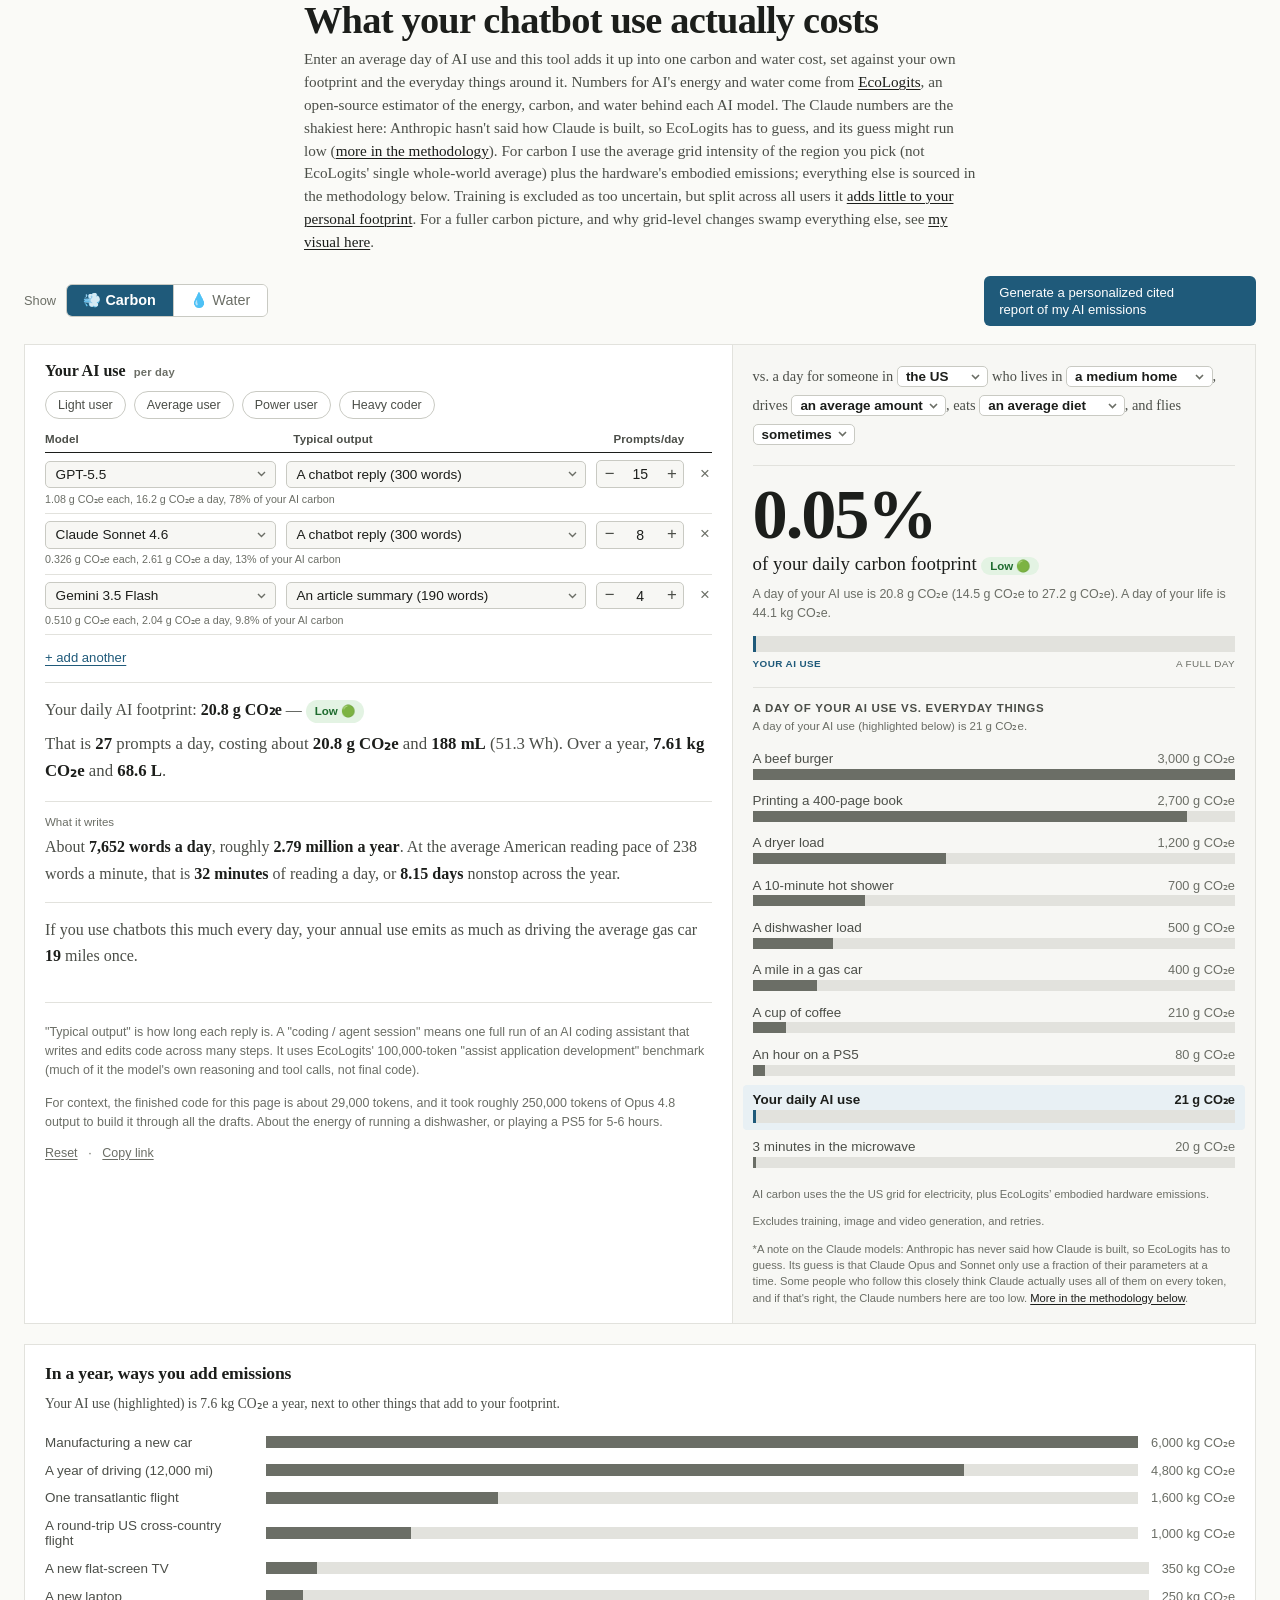
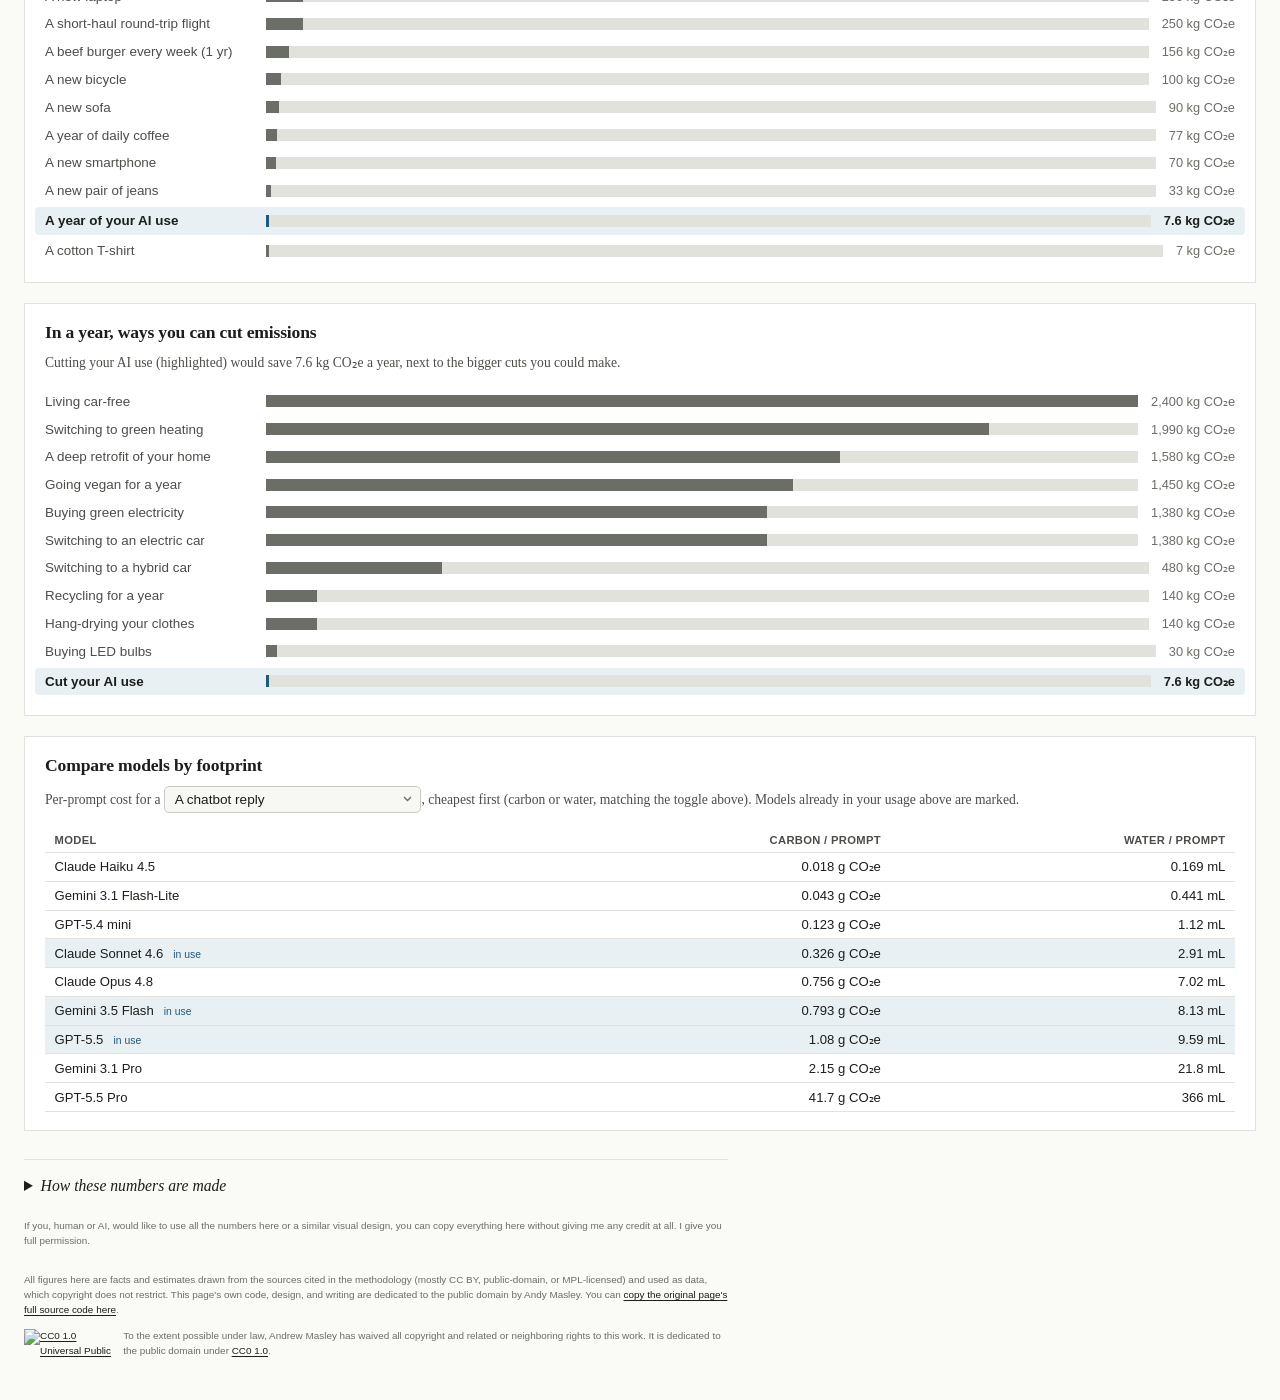
==== ai-prompt-footprint/index.html @ 1e494d21 "Add standalone AI prompt footprint calculator with 3 new features Adapted from Andy Masley's CC0 cal" ====
<!--
  AI prompt footprint calculator — standalone build

  Adapted from Andy Masley's CC0-licensed calculator
  (https://andymasley.com/visuals/ai-prompt-footprint/, source at
  https://andymasley.com/visuals/ai-prompt-footprint-source.txt) so it can run
  outside his site's Astro build. Original behavior (rows, daily/annual
  carbon & water, comparisons, cited report) is unchanged; this build adds:
    1. a model comparison table (compare all models by footprint)
    2. usage preset buttons (quick-fill common usage patterns)
    3. color-coded impact badges (green/yellow/orange/red)
  Methodology, citations, and the CC0 notice below are kept as in the original.
-->
<!doctype html>
<html lang="en">
<head>
<meta charset="utf-8">
<meta name="viewport" content="width=device-width, initial-scale=1">
<title>AI carbon &amp; water footprint calculator (ChatGPT, Claude, Gemini)</title>
<style>
  :root {
    --font-editorial: Georgia, 'Times New Roman', serif;
    --font-body: -apple-system, BlinkMacSystemFont, 'Segoe UI', Helvetica, Arial, sans-serif;
    --text: #1C1E1B;
    --text-secondary: #4b4e48;
    --dim: #6B6E66;
    --accent: #1f5a7a;
    --accent-hover: #164560;
    --accent-subtle: #e8f0f4;
    --border: #e2e2dd;
    --border-strong: #c9cac3;
    --bg-elevated: #ffffff;
    --bg-subtle: #f7f7f4;
    --max-width: 720px;
  }
  body { margin: 0; background: #fafaf7; font-family: var(--font-body); }
</style>
</head>
<body>
  <article class="aipf" id="aipf">
    <header class="aipf-header">
      <h1 class="aipf-title">What your chatbot use actually costs</h1>
      <p class="aipf-dek">
        Enter an average day of AI use and this tool adds it up into one carbon and water cost, set
        against your own footprint and the everyday things around it. Numbers for AI's energy and water come from
        <a href="https://huggingface.co/spaces/genai-impact/ecologits-calculator" target="_blank" rel="noopener">EcoLogits</a>,
        an open-source estimator of the energy, carbon, and water behind each AI model. The Claude
        numbers are the shakiest here: Anthropic hasn't said how Claude is built, so EcoLogits has
        to guess, and its guess might run low
        (<a href="#methodology" onclick="document.getElementById('methodology').open=true">more in the methodology</a>). For carbon I
        use the average grid intensity of the region you pick (not EcoLogits' single whole-world
        average) plus the hardware's embodied emissions; everything else is sourced in the methodology
        below. Training is excluded as too uncertain, but split across all users it
        <a href="https://blog.andymasley.com/p/training-ai-models-doesnt-emit-that" target="_blank" rel="noopener">adds little to your personal footprint</a>.
        For a fuller carbon picture, and why grid-level changes swamp everything else, see
        <a href="https://www.andymasley.com/visuals/carbon-footprint/" target="_blank" rel="noopener">my visual here</a>.
      </p>
    </header>

    <div class="aipf-toolbar-top">
      <div class="aipf-toggle" role="group" aria-label="Footprint type">
        <span class="aipf-toggle-label">Show</span>
        <div class="aipf-showing">
          <button type="button" class="aipf-metric is-active" data-metric="carbon">💨 Carbon</button>
          <button type="button" class="aipf-metric" data-metric="water">💧 Water</button>
        </div>
      </div>
      <button type="button" class="aipf-report-btn" id="aipf-report"
        title="Generate a report with citations of exactly how my AI use as entered here contributes to my carbon emissions.">
        Generate a personalized cited report of my AI emissions
      </button>
    </div>

    <!-- Tool: inputs on the left, the answer on the right -->
    <div class="aipf-tool">
      <div class="aipf-in" aria-label="Your daily AI usage">
        <div class="aipf-in-head"><span>Your AI use</span><span class="aipf-in-sub">per day</span></div>
        <div class="aipf-presets" id="aipf-presets" role="group" aria-label="Quick-fill usage presets"></div>
        <div class="aipf-rows-head" aria-hidden="true">
          <span>Model</span><span>Typical output</span><span>Prompts/day</span><span></span>
        </div>
        <div class="aipf-rows" id="aipf-rows"></div>
        <button type="button" class="aipf-addrow" id="aipf-addrow">+ add another</button>
        <p class="aipf-running" id="aipf-running" aria-live="polite"></p>
        <div class="aipf-writes">
          <p class="aipf-writes-h">What it writes</p>
          <p class="aipf-words" id="aipf-words" aria-live="polite"></p>
        </div>
        <p class="aipf-hint">"Typical output" is how long each reply is. A "coding / agent session" means one full run of an AI coding assistant that writes and edits code across many steps. It uses EcoLogits' 100,000-token "assist application development" benchmark (much of it the model's own reasoning and tool calls, not final code).</p>
        <p class="aipf-hint">For context, the finished code for this page is about 29,000 tokens, and it took roughly 250,000 tokens of Opus 4.8 output to build it through all the drafts. About the energy of running a dishwasher, or playing a PS5 for 5-6 hours.</p>
        <p class="aipf-tools">
          <button type="button" class="aipf-link" id="aipf-reset">Reset</button>
          <span class="aipf-tools-sep">·</span>
          <button type="button" class="aipf-link" id="aipf-share">Copy link</button>
        </p>
      </div>

      <div class="aipf-out" aria-label="How it compares">
        <div class="aipf-out-head">
          <p class="aipf-life">
            vs. a day for someone in
            <select id="aipf-loc" aria-label="Where you live"></select> who lives in
            <span class="aipf-nw"><select id="aipf-home" aria-label="Your home"></select>,</span> drives
            <span class="aipf-nw"><select id="aipf-drive" aria-label="How much you drive"></select>,</span> eats
            <span class="aipf-nw"><select id="aipf-diet" aria-label="Your diet"></select>,</span> and flies
            <select id="aipf-fly" aria-label="How much you fly"></select>
          </p>
        </div>
        <div class="aipf-verdict" id="aipf-headline" aria-live="polite"></div>
        <div class="aipf-mini">
          <p class="aipf-chart-title">A day of your AI use vs. everyday things</p>
          <p class="aipf-mini-h" id="aipf-daily-sub"></p>
          <div class="aipf-bars aipf-bars--compact" id="aipf-daily-bars" aria-live="polite"></div>
        </div>
        <p class="aipf-fine" id="aipf-grid-note"></p>
        <p class="aipf-fine">Excludes training, image and video generation, and retries.</p>
        <p class="aipf-fine">*A note on the Claude models: Anthropic has never said how Claude is built, so EcoLogits has to guess. Its guess is that Claude Opus and Sonnet only use a fraction of their parameters at a time. Some people who follow this closely think Claude actually uses all of them on every token, and if that's right, the Claude numbers here are too low. <a href="#methodology" onclick="document.getElementById('methodology').open=true">More in the methodology below</a>.</p>
      </div>
    </div>

    <!-- Below: a year, split into emissions added vs cuts you could make -->
    <div class="aipf-below" aria-label="In a year, ways you add">
      <h2 class="aipf-h2" id="aipf-add-title">In a year, ways you add emissions</h2>
      <p class="aipf-sub" id="aipf-add-sub"></p>
      <div class="aipf-bars" id="aipf-add-bars" aria-live="polite"></div>
    </div>
    <div class="aipf-below" aria-label="In a year, ways you can cut">
      <h2 class="aipf-h2" id="aipf-cut-title">In a year, ways you can cut emissions</h2>
      <p class="aipf-sub" id="aipf-cut-sub"></p>
      <div class="aipf-bars" id="aipf-cut-bars" aria-live="polite"></div>
    </div>

    <div class="aipf-below" aria-label="Compare models by footprint">
      <h2 class="aipf-h2">Compare models by footprint</h2>
      <p class="aipf-sub">
        Per-prompt cost for a <select id="aipf-cmp-size" aria-label="Output length to compare"></select>,
        cheapest first (carbon or water, matching the toggle above). Models already in your usage above are marked.
      </p>
      <div class="aipf-table-wrap">
        <table class="aipf-cmp-table" id="aipf-cmp-table">
          <thead><tr><th>Model</th><th class="n">Carbon / prompt</th><th class="n">Water / prompt</th></tr></thead>
          <tbody id="aipf-cmp-body"></tbody>
        </table>
      </div>
    </div>

    <details class="aipf-method" id="methodology">
      <summary>How these numbers are made</summary>
      <div class="aipf-method-body">
        <p>
          <strong>Per-model AI estimates.</strong> The energy, carbon, and water numbers for each
          prompt come from the open-source <a href="https://ecologits.ai/" target="_blank" rel="noopener">EcoLogits</a>
          library (v0.10), the same code that runs the
          <a href="https://huggingface.co/spaces/genai-impact/ecologits-calculator" target="_blank" rel="noopener">EcoLogits calculator</a>.
          The model list is current as of June 2026. EcoLogits estimates electricity from how big
          each model is (really, how many parameters it uses on each token) and how long the reply
          is, then adds the cost of manufacturing the hardware. The low and high ends are
          EcoLogits' own 95% confidence interval, which mostly comes down to nobody outside these
          companies knowing how big the closed models really are. One of its guesses matters a lot
          here: Anthropic has never said how Claude is built, and
          <a href="https://github.com/genai-impact/ecologits/blob/main/ecologits/data/models.json" target="_blank" rel="noopener">EcoLogits' model data</a>
          assumes Claude Opus and Sonnet are mixture-of-experts models, which would mean they only
          use a fraction of their parameters on any given token (it marks every Claude entry
          "model-arch-not-released"). People who track this disagree. Some think the clues we do
          have, like Claude's speed and pricing, point to dense models that use every parameter
          every time. Others think Claude is a very large mixture-of-experts. If the dense camp is
          right, the Claude numbers on this page are probably too low. The water numbers count
          consumption, not withdrawal: water that is actually gone, evaporated cooling the data
          center or generating its electricity, not water taken in and then returned. Every water
          figure on this page works this way, so the comparisons are apples to apples.
        </p>
        <p>
          <strong>Carbon basis.</strong>
          <a href="https://ecologits.ai/latest/" target="_blank" rel="noopener">EcoLogits</a> gives each
          prompt's electricity use and its embodied (hardware-manufacturing) emissions separately. We
          keep EcoLogits' embodied figure as-is and cost the electricity on the grid where you live,
          using carbon intensities from
          <a href="https://ember-energy.org/latest-insights/global-electricity-review-2024/" target="_blank" rel="noopener">Ember 2024</a>
          and <a href="https://ourworldindata.org/grapher/carbon-intensity-electricity" target="_blank" rel="noopener">Our World in Data</a>:
          roughly 380 (US), 215 (EU), 125 (UK), 580 (China), 700 (India), and 480 (world)
          g CO<sub>2</sub>e/kWh. Water is left on EcoLogits' global basis.
        </p>
        <p>
          <strong>Output, words, and code.</strong> Each row maps to an EcoLogits output-token count:
          tweet (50), short email (170), article summary (250), chatbot reply (400), 5-page report
          (5,000), long document (15,000), coding or agent session (100,000), and re-writing the
          Lord of the Rings trilogy (500,000) — both EcoLogits benchmark tasks; the trilogy itself
          runs about 480,000 words.
          The coding/agent session uses EcoLogits' 100,000-token "assist application development"
          benchmark, which represents one full run that writes and edits code across many steps.
          Cost scales with length, so long generations dominate. Counts are per day; annual figures
          multiply by 365. Words assume
          <a href="https://help.openai.com/en/articles/4936856-what-are-tokens-and-how-to-count-them" target="_blank" rel="noopener">OpenAI's ~0.75 words per token</a>,
          read at
          <a href="https://biblio.ugent.be/publication/8647789" target="_blank" rel="noopener">238 words a minute (Brysbaert 2019)</a>.
          A coding session is counted as lines of code (~10 tokens a line) rather than words to
          read. Only about 15% of its output tokens are treated as actual code; the rest is
          reasoning (which dominates for reasoning models), tool calls, file exploration, and
          explanation, so a 100,000-token session is on the order of 1,500 lines. This is a rough
          estimate with wide uncertainty.
        </p>
        <p>
          <strong>Your footprint.</strong> "Where you live" is a regional baseline for goods,
          services, and shared infrastructure (per-capita consumption from
          <a href="https://ourworldindata.org/co2-emissions" target="_blank" rel="noopener">Our World in Data</a>);
          home energy and driving are separate so they do not double-count.
          <strong>Home</strong> runs from a small apartment to a big house, about 1.5 to 7 t
          CO<sub>2</sub>e a year (<a href="https://www.eia.gov/consumption/residential/" target="_blank" rel="noopener">EIA RECS</a>;
          <a href="https://www.pnas.org/doi/10.1073/pnas.1922205117" target="_blank" rel="noopener">Goldstein et al. 2020</a>).
          <strong>Driving</strong> uses
          <a href="https://www.epa.gov/greenvehicles/greenhouse-gas-emissions-typical-passenger-vehicle" target="_blank" rel="noopener">EPA's ~400 g CO<sub>2</sub>/mile</a>
          across roughly 3,000 to 25,000 miles a year (<a href="https://www.fhwa.dot.gov/policyinformation/statistics/2023/vm1.cfm" target="_blank" rel="noopener">FHWA</a>).
          <strong>Diet</strong> uses food footprints from
          <a href="https://www.science.org/doi/10.1126/science.aaq0216" target="_blank" rel="noopener">Poore &amp; Nemecek (2018)</a>
          and <a href="https://www.nature.com/articles/s43016-023-00795-w" target="_blank" rel="noopener">Scarborough et al. (2023)</a>:
          about 1.05 t CO<sub>2</sub>e a year for a vegan diet up to 3.2 t for a heavy-meat one.
          <strong>Flying</strong> is anchored to a transatlantic round trip of about 1.6 t
          (<a href="https://iopscience.iop.org/article/10.1088/1748-9326/aa7541" target="_blank" rel="noopener">Wynes &amp; Nicholas 2017</a>);
          the rarely / sometimes / often options are roughly 0.5, 1.5, and 5 such trips a year.
          The <strong>water footprint</strong> uses <strong>blue water only</strong> — freshwater
          actually drawn from rivers, lakes, and aquifers. We deliberately leave out
          <em>green</em> water (rain that falls on farmland and would evaporate anyway, whether or
          not a crop is grown) and <em>grey</em> water (a notional pollution-dilution volume),
          because neither is a real draw on freshwater supplies. The AI figure is already blue
          (data-center cooling and power-plant water), so both sides match. The per-person blue
          footprint is from the
          <a href="https://tools.waterfootprint.org/national-explorer/" target="_blank" rel="noopener">Water Footprint Network (Mekonnen &amp; Hoekstra)</a>:
          about <a href="https://www.mdpi.com/2073-4441/12/11/3286" target="_blank" rel="noopener">450 m<sup>3</sup>/yr for the US</a>
          and <a href="https://www.pnas.org/doi/10.1073/pnas.1109936109" target="_blank" rel="noopener">153 m<sup>3</sup> globally</a>
          (the other regions are scaled by their irrigation intensity and are approximate). Removing
          green water changes the picture a lot: most of a food's water is rain, so a beef burger
          drops from ~1,700 L total to about <a href="https://theconversation.com/heres-how-much-water-it-takes-to-make-a-serving-of-beef-and-why-where-it-comes-from-is-so-important-208155" target="_blank" rel="noopener">6 L of freshwater</a>,
          while irrigated crops stay high.
        </p>
        <p>
          <strong>Lifestyle cuts (the yearly chart).</strong> The "saved" figures come from the
          <a href="https://www.founderspledge.com/research/climate-and-lifestyle-report" target="_blank" rel="noopener">Founders Pledge Climate &amp; Lifestyle report</a>,
          drawing on
          <a href="https://iopscience.iop.org/article/10.1088/1748-9326/aa7541" target="_blank" rel="noopener">Wynes &amp; Nicholas (2017)</a>
          (living car-free 2.4 t, avoiding a transatlantic flight 1.6 t, hang-drying, recycling, LED
          bulbs) and
          <a href="https://iopscience.iop.org/article/10.1088/1748-9326/ab8589" target="_blank" rel="noopener">Ivanova et al. (2020)</a>
          (green electricity, heat-pump heating, a home retrofit, electric and hybrid cars).
        </p>
        <p>
          <strong>Ways you add emissions (the yearly chart).</strong>
          Manufacturing a new car ≈ 6 t CO<sub>2</sub>e
          (<a href="https://howbadarebananas.com/" target="_blank" rel="noopener">Berners-Lee, How Bad Are Bananas?</a>);
          a <a href="https://www.epa.gov/sites/default/files/2018-02/documents/lca_tv.pdf" target="_blank" rel="noopener">new flat-screen TV ≈ 350 kg</a>;
          a <a href="https://devera.ai/benchmarks/carbon-footprint-of-a-laptop" target="_blank" rel="noopener">new laptop ≈ 250 kg</a>;
          a <a href="https://howbadarebananas.com/" target="_blank" rel="noopener">new bicycle ≈ 100 kg and a new sofa ≈ 90 kg</a>.
          Flights, per passenger
          (<a href="https://co2.myclimate.org/en/flight_calculators/new" target="_blank" rel="noopener">myclimate</a>,
          with a transatlantic round trip ≈ 1.6 t per
          <a href="https://iopscience.iop.org/article/10.1088/1748-9326/aa7541" target="_blank" rel="noopener">Wynes &amp; Nicholas</a>):
          a short-haul round trip ≈ 250 kg, a round-trip US
          cross-country flight ≈ 1 t, and a transatlantic round trip ≈ 1.6 t. A year of average US
          driving (~12,000 mi) ≈ 4.8 t at ~0.40 kg/mile
          (<a href="https://www.epa.gov/greenvehicles/greenhouse-gas-emissions-typical-passenger-vehicle" target="_blank" rel="noopener">EPA</a>).
          A beef burger every week for a year ≈ 156 kg
          (<a href="https://www.science.org/doi/10.1126/science.aaq0216" target="_blank" rel="noopener">Poore &amp; Nemecek</a>, ~3 kg each);
          a <a href="https://theconversation.com/coffee-heres-the-carbon-cost-of-your-daily-cup-and-how-to-make-it-climate-friendly-152629" target="_blank" rel="noopener">year of daily coffee ≈ 77 kg</a>;
          a <a href="https://howbadarebananas.com/" target="_blank" rel="noopener">cotton T-shirt ≈ 7 kg</a>;
          a new smartphone ≈ 70 kg (<a href="https://www.apple.com/environment/" target="_blank" rel="noopener">Apple</a>);
          and a pair of jeans ≈ 33 kg (<a href="https://www.levistrauss.com/wp-content/uploads/2015/03/Full-LCA-Results-Deck-FINAL.pdf" target="_blank" rel="noopener">Levi's</a>).
        </p>
        <p>
          <strong>Everyday things.</strong> A cup of coffee: ~0.21 kg CO<sub>2</sub>e and
          <a href="https://www.weforum.org/stories/2019/03/hidden-water-in-your-cup-of-coffee/" target="_blank" rel="noopener">140 L of water</a>.
          An hour on a <a href="https://www.playstation.com/en-us/legal/ecodesign/" target="_blank" rel="noopener">PS5 (~200 W)</a>;
          3 minutes in a <a href="https://www.siliconvalleypower.com/residents/save-energy/appliance-energy-use-chart" target="_blank" rel="noopener">1,200 W microwave</a>;
          a mile in a gas car (<a href="https://www.epa.gov/greenvehicles/greenhouse-gas-emissions-typical-passenger-vehicle" target="_blank" rel="noopener">EPA, ~0.40 kg</a>);
          a 10-minute hot shower (<a href="https://www.epa.gov/watersense/showerheads" target="_blank" rel="noopener">~21 gal, EPA WaterSense</a>, plus water heating);
          a <a href="https://www.energystar.gov/products/dishwashers" target="_blank" rel="noopener">dishwasher load (≤3.5 gal, ENERGY STAR)</a>;
          a <a href="https://www.energystar.gov/products/clothes_dryers" target="_blank" rel="noopener">dryer load (~3 kWh)</a>;
          <a href="https://onlinelibrary.wiley.com/doi/abs/10.1111/j.1530-9290.2011.00414.x" target="_blank" rel="noopener">printing a 400-page book (~2.7 kg, Wells 2012)</a>
          with <a href="https://waterfootprint.org/resources/Report46-WaterFootprintPaper.pdf" target="_blank" rel="noopener">paper's water footprint</a>;
          a beef burger (~3 kg, <a href="https://www.science.org/doi/10.1126/science.aaq0216" target="_blank" rel="noopener">Poore &amp; Nemecek</a>; ~1,700 L at
          <a href="https://watercalculator.org/footprint/the-hidden-water-in-everyday-products/" target="_blank" rel="noopener">15,400 L/kg beef</a>);
          a <a href="https://www.apple.com/environment/" target="_blank" rel="noopener">new smartphone (~70 kg, Apple)</a>
          needing <a href="https://www.compareandrecycle.co.uk/blog/world-water-week-how-much-water-does-your-smartphone-use" target="_blank" rel="noopener">~12,800 L</a>;
          a <a href="https://www.levistrauss.com/wp-content/uploads/2015/03/Full-LCA-Results-Deck-FINAL.pdf" target="_blank" rel="noopener">pair of jeans (~33 kg, Levi's)</a>
          at ~10,000 L (<a href="https://watercalculator.org/footprint/the-hidden-water-in-everyday-products/" target="_blank" rel="noopener">Water Footprint Network</a>).
        </p>
        <p>
          <strong>How the appliance figures are derived.</strong> The coffee, PS5, microwave, shower,
          dishwasher, and dryer carbon numbers are each that item's measured electricity (cited
          above) times the US grid (~0.38 kg CO<sub>2</sub>/kWh), so they fall on cleaner grids.
          Two depend heavily on assumptions: a cup of coffee is
          <a href="https://theconversation.com/coffee-heres-the-carbon-cost-of-your-daily-cup-and-how-to-make-it-climate-friendly-152629" target="_blank" rel="noopener">~0.05 kg black up to ~0.5 kg for a large latte</a>
          (we use ~0.2 kg), and a 10-minute hot shower is roughly 0.2 kg on a gas water heater up to
          1.5 kg on electric resistance (we use ~0.7 kg). Where a single authority does not exist,
          figures are rounded mid-range estimates from the sources cited, not false precision.
        </p>
        <p>
          <strong>Water comparisons (blue water).</strong> The water charts use the
          <strong>blue</strong> (freshwater) component only, so the comparison items are the
          irrigation- and process-water heavy ones, from the
          <a href="https://watercalculator.org/footprint/the-hidden-water-in-everyday-products/" target="_blank" rel="noopener">Water Footprint Network</a>
          and crop studies: a beef burger (~6 L, since beef is ~90% rainwater), a cup of coffee
          (~4 L), a slice of bread (~8 L), an egg (~15 L), a glass of milk (~22 L), a bowl of rice
          (~25 L), an avocado (~60 L), a handful of almonds (~120 L, as
          <a href="https://www.almonds.org/sites/default/files/2020-05/Water_footprint_plus_almonds.pdf" target="_blank" rel="noopener">each California almond takes ~12 L of irrigation</a>),
          a cotton T-shirt (~1,500 L of its 2,700 L total is blue), a pair of jeans (~5,000 L), and a
          <a href="https://www.compareandrecycle.co.uk/blog/world-water-week-how-much-water-does-your-smartphone-use" target="_blank" rel="noopener">new smartphone</a>
          (mostly ultrapure freshwater). The savings come from cutting irrigated products (a few
          fewer cotton clothes) and outdoor watering: a typical lawn drinks roughly 20,000 gal of
          freshwater a year, so letting it go unwatered or replacing it with native plants saves most
          of that (<a href="https://www.epa.gov/watersense/landscaping-tips" target="_blank" rel="noopener">EPA WaterSense</a>).
          Eating less meat barely moves the blue total, because almost all of meat's water is rain.
          Energy and manufactured goods have a blue-water cost too: thermoelectric power plants
          evaporate about
          <a href="https://www.nrel.gov/docs/fy11osti/50900.pdf" target="_blank" rel="noopener">0.47 gal of freshwater per kWh</a>
          (NREL, cooling/consumption only), so an hour of central air conditioning (~3 kWh) consumes
          roughly 1.4 gal and a day of the
          <a href="https://www.eia.gov/tools/faqs/faq.php?id=97" target="_blank" rel="noopener">average US home's electricity (~29 kWh)</a>
          about 14 gal — the very same power-plant cooling water that makes up much of AI's footprint.
          Printing a 300-page book uses on the order of ~5 gal of process freshwater
          (<a href="https://waterfootprint.org/resources/Report64-WaterFootprint-Paper.pdf" target="_blank" rel="noopener">paper's water footprint</a>
          is mostly rain on trees, with the blue mill water lower since most is returned to rivers).
        </p>
      </div>
    </details>

    <p class="aipf-permission">If you, human or AI, would like to use all the numbers here or a similar visual design, you can copy everything here without giving me any credit at all. I give you full permission.</p>

    <p class="aipf-permission">All figures here are facts and estimates drawn from the sources cited in the methodology (mostly CC BY, public-domain, or MPL-licensed) and used as data, which copyright does not restrict. This page's own code, design, and writing are dedicated to the public domain by Andy Masley. You can <a href="https://andymasley.com/visuals/ai-prompt-footprint-source.txt" target="_blank" rel="noopener">copy the original page's full source code here</a>.</p>

    <p class="aipf-cc0">
      <a rel="license" href="https://creativecommons.org/publicdomain/zero/1.0/" target="_blank" rel="noopener license">
        <img src="https://licensebuttons.net/p/zero/1.0/88x31.png" alt="CC0 1.0 Universal Public Domain Dedication" width="88" height="31" loading="lazy">
      </a>
      <span>To the extent possible under law, Andrew Masley has waived all copyright and related or neighboring rights to this work. It is dedicated to the public domain under <a href="https://creativecommons.org/publicdomain/zero/1.0/" target="_blank" rel="noopener license">CC0 1.0</a>.</span>
    </p>
  </article>
</body>
</html>

<script>
  (function () {
    'use strict';

    // ---- Data: per-prompt model impacts from EcoLogits v0.10 (mean + 95% range) ----
    const MODELS = [{"id":"gpt-5.5","name":"GPT-5.5","group":"OpenAI","sizes":{"tweet":{"wh":0.4064,"whmin":0.2917,"whmax":0.5212,"emb":0.0241,"embmin":0.0241,"embmax":0.0241,"ml":1.4658,"mlmin":1.0518,"mlmax":1.8797},"email":{"wh":1.1791,"whmin":0.7888,"whmax":1.5694,"emb":0.0395,"embmin":0.0395,"embmax":0.0395,"ml":4.2522,"mlmin":2.8447,"mlmax":5.6597},"summary":{"wh":1.6942,"whmin":1.1203,"whmax":2.2682,"emb":0.0498,"embmin":0.0498,"embmax":0.0498,"ml":6.1098,"mlmin":4.0399,"mlmax":8.1797},"chat":{"wh":2.6601,"whmin":1.7417,"whmax":3.5784,"emb":0.0692,"embmin":0.0692,"embmax":0.0692,"ml":9.5929,"mlmin":6.2811,"mlmax":12.9047},"report":{"wh":32.279,"whmin":20.7997,"whmax":43.7584,"emb":0.6622,"embmin":0.6622,"embmax":0.6622,"ml":116.4068,"mlmin":75.0091,"mlmax":157.8045},"long":{"wh":96.6681,"whmin":62.23,"whmax":131.1063,"emb":1.9514,"embmin":1.9514,"embmax":1.9514,"ml":348.611,"mlmin":224.4178,"mlmax":472.8041},"agent":{"wh":644.1723,"whmin":414.5847,"whmax":873.76,"emb":12.9507,"embmin":12.9507,"embmax":12.9507,"ml":2323.0577,"mlmin":1495.103,"mlmax":3151.012},"novel":{"wh":3219.5382,"whmin":2071.5998,"whmax":4367.4766,"emb":64.4772,"embmin":64.4772,"embmax":64.4772,"ml":11610.5134,"mlmin":7470.7415,"mlmax":15750.2854}}},{"id":"gpt-5.5-pro","name":"GPT-5.5 Pro","group":"OpenAI","sizes":{"tweet":{"wh":20.758,"whmin":15.2479,"whmax":26.2681,"emb":2.063,"embmin":2.063,"embmax":2.063,"ml":74.859,"mlmin":54.9881,"mlmax":94.7299},"email":{"wh":48.4781,"whmin":29.7437,"whmax":67.2124,"emb":2.4102,"embmin":2.4102,"embmax":2.4102,"ml":174.8249,"mlmin":107.2638,"mlmax":242.386},"summary":{"wh":66.9581,"whmin":39.4076,"whmax":94.5086,"emb":2.6417,"embmin":2.6417,"embmax":2.6417,"ml":241.4689,"mlmin":142.1143,"mlmax":340.8234},"chat":{"wh":101.6082,"whmin":57.5274,"whmax":145.689,"emb":3.0757,"embmin":3.0757,"embmax":3.0757,"ml":366.4263,"mlmin":207.459,"mlmax":525.3935},"report":{"wh":1164.2105,"whmin":613.2001,"whmax":1715.2209,"emb":16.3859,"embmin":16.3859,"embmax":16.3859,"ml":4198.4535,"mlmin":2211.363,"mlmax":6185.5441},"long":{"wh":3474.2155,"whmin":1821.1842,"whmax":5127.2468,"emb":45.3211,"embmin":45.3211,"embmax":45.3211,"ml":12528.9476,"mlmin":6567.676,"mlmax":18490.2193},"agent":{"wh":23130.7433,"whmin":12110.535,"whmax":34150.952,"emb":295.7463,"embmin":295.7463,"embmax":295.7463,"ml":83415.629,"mlmin":43673.818,"mlmax":123157.44},"novel":{"wh":115509.4586,"whmin":60408.4155,"whmax":170610.5016,"emb":1448.6776,"embmin":1448.6776,"embmax":1448.6776,"ml":416557.9101,"mlmin":217848.8553,"mlmax":615266.9648}}},{"id":"gpt-5.4-mini","name":"GPT-5.4 mini","group":"OpenAI","sizes":{"tweet":{"wh":0.041,"whmin":0.0108,"whmax":0.0711,"emb":0.0011,"embmin":0.0004,"embmax":0.0018,"ml":0.1477,"mlmin":0.039,"mlmax":0.2564},"email":{"wh":0.133,"whmin":0.0342,"whmax":0.2317,"emb":0.0024,"embmin":0.001,"embmax":0.0039,"ml":0.4795,"mlmin":0.1234,"mlmax":0.8356},"summary":{"wh":0.1943,"whmin":0.0498,"whmax":0.3388,"emb":0.0033,"embmin":0.0013,"embmax":0.0053,"ml":0.7008,"mlmin":0.1798,"mlmax":1.2217},"chat":{"wh":0.3093,"whmin":0.0791,"whmax":0.5395,"emb":0.005,"embmin":0.002,"embmax":0.008,"ml":1.1155,"mlmin":0.2854,"mlmax":1.9457},"report":{"wh":3.8366,"whmin":0.9771,"whmax":6.6961,"emb":0.0563,"embmin":0.0225,"embmax":0.0901,"ml":13.8358,"mlmin":3.5236,"mlmax":24.148},"long":{"wh":11.5045,"whmin":2.9291,"whmax":20.08,"emb":0.1678,"embmin":0.0671,"embmax":0.2684,"ml":41.4884,"mlmin":10.5631,"mlmax":72.4137},"agent":{"wh":76.688,"whmin":19.524,"whmax":133.8523,"emb":1.1167,"embmin":0.4467,"embmax":1.7867,"ml":276.558,"mlmin":70.4083,"mlmax":482.7073},"novel":{"wh":383.3997,"whmin":97.6029,"whmax":669.1964,"emb":5.5745,"embmin":2.2298,"embmax":8.9193,"ml":1382.6414,"mlmin":351.9819,"mlmax":2413.3008}}},{"id":"claude-opus-4-8","name":"Claude Opus 4.8","group":"Anthropic","sizes":{"tweet":{"wh":0.2673,"whmin":0.1938,"whmax":0.3408,"emb":0.013,"embmin":0.013,"embmax":0.013,"ml":0.9982,"mlmin":0.6301,"mlmax":1.3662},"email":{"wh":0.818,"whmin":0.5701,"whmax":1.0659,"emb":0.0238,"embmin":0.0238,"embmax":0.0238,"ml":3.0632,"mlmin":1.8537,"mlmax":4.2727},"summary":{"wh":1.1852,"whmin":0.821,"whmax":1.5493,"emb":0.0309,"embmin":0.0309,"embmax":0.0309,"ml":4.4398,"mlmin":2.6693,"mlmax":6.2103},"chat":{"wh":1.8735,"whmin":1.2914,"whmax":2.4557,"emb":0.0444,"embmin":0.0444,"embmax":0.0444,"ml":7.0211,"mlmin":4.1987,"mlmax":9.8434},"report":{"wh":22.9837,"whmin":15.7164,"whmax":30.2509,"emb":0.4575,"embmin":0.4575,"embmax":0.4575,"ml":86.179,"mlmin":51.0998,"mlmax":121.2581},"long":{"wh":68.8752,"whmin":47.0752,"whmax":90.6752,"emb":1.3555,"embmin":1.3555,"embmax":1.3555,"ml":258.2614,"mlmin":153.0588,"mlmax":363.464},"agent":{"wh":459.042,"whmin":313.7117,"whmax":604.3727,"emb":9.0083,"embmin":9.0083,"embmax":9.0083,"ml":1721.2837,"mlmin":1019.991,"mlmax":2422.5763},"novel":{"wh":2294.617,"whmin":1567.9779,"whmax":3021.256,"emb":44.9079,"embmin":44.9079,"embmax":44.9079,"ml":8604.2603,"mlmin":5098.0702,"mlmax":12110.4504}}},{"id":"claude-sonnet-4-6","name":"Claude Sonnet 4.6","group":"Anthropic","sizes":{"tweet":{"wh":0.1135,"whmin":0.0886,"whmax":0.1384,"emb":0.0072,"embmin":0.0072,"embmax":0.0072,"ml":0.4214,"mlmin":0.2881,"mlmax":0.5547},"email":{"wh":0.3424,"whmin":0.2588,"whmax":0.426,"emb":0.0148,"embmin":0.0148,"embmax":0.0148,"ml":1.2745,"mlmin":0.8414,"mlmax":1.7077},"summary":{"wh":0.495,"whmin":0.3722,"whmax":0.6178,"emb":0.0198,"embmin":0.0198,"embmax":0.0198,"ml":1.8433,"mlmin":1.2102,"mlmax":2.4764},"chat":{"wh":0.7811,"whmin":0.5849,"whmax":0.9773,"emb":0.0292,"embmin":0.0292,"embmax":0.0292,"ml":2.9097,"mlmin":1.9018,"mlmax":3.9176},"report":{"wh":9.5558,"whmin":7.1079,"whmax":12.0038,"emb":0.3186,"embmin":0.3186,"embmax":0.3186,"ml":35.6133,"mlmin":23.1103,"mlmax":48.1162},"long":{"wh":28.6313,"whmin":21.2882,"whmax":35.9744,"emb":0.9476,"embmin":0.9476,"embmax":0.9476,"ml":106.708,"mlmin":69.2157,"mlmax":144.2002},"agent":{"wh":190.8147,"whmin":141.8623,"whmax":239.7673,"emb":6.3037,"embmin":6.3037,"embmax":6.3037,"ml":711.1667,"mlmin":461.246,"mlmax":961.0873},"novel":{"wh":953.79,"whmin":709.0334,"whmax":1198.5467,"emb":31.4554,"embmin":31.4554,"embmax":31.4554,"ml":3554.8002,"mlmin":2305.3271,"mlmax":4804.2734}}},{"id":"claude-haiku-4-5-20251001","name":"Claude Haiku 4.5","group":"Anthropic","sizes":{"tweet":{"wh":0.0062,"whmin":0.0035,"whmax":0.0089,"emb":0.0003,"embmin":0.0002,"embmax":0.0004,"ml":0.0236,"mlmin":0.0114,"mlmax":0.0358},"email":{"wh":0.0194,"whmin":0.0107,"whmax":0.028,"emb":0.0007,"embmin":0.0005,"embmax":0.001,"ml":0.0735,"mlmin":0.0349,"mlmax":0.1121},"summary":{"wh":0.0281,"whmin":0.0156,"whmax":0.0407,"emb":0.001,"embmin":0.0007,"embmax":0.0014,"ml":0.1068,"mlmin":0.0506,"mlmax":0.163},"chat":{"wh":0.0446,"whmin":0.0246,"whmax":0.0645,"emb":0.0015,"embmin":0.001,"embmax":0.002,"ml":0.1693,"mlmin":0.0801,"mlmax":0.2585},"report":{"wh":0.5485,"whmin":0.3023,"whmax":0.7946,"emb":0.0173,"embmin":0.0116,"embmax":0.0231,"ml":2.084,"mlmin":0.9829,"mlmax":3.1851},"long":{"wh":1.6439,"whmin":0.9059,"whmax":2.3818,"emb":0.0517,"embmin":0.0344,"embmax":0.0689,"ml":6.2465,"mlmin":2.9455,"mlmax":9.5474},"agent":{"wh":10.9567,"whmin":6.038,"whmax":15.8757,"emb":0.344,"embmin":0.2293,"embmax":0.4587,"ml":41.634,"mlmin":19.6317,"mlmax":63.6363},"novel":{"wh":54.7726,"whmin":30.1826,"whmax":79.3626,"emb":1.717,"embmin":1.1447,"embmax":2.2894,"ml":208.1266,"mlmin":98.1348,"mlmax":318.1184}}},{"id":"gemini-3.1-pro-preview","name":"Gemini 3.1 Pro","group":"Google","sizes":{"tweet":{"wh":0.8453,"whmin":0.607,"whmax":1.0837,"emb":0.0521,"embmin":0.0521,"embmax":0.0521,"ml":3.4225,"mlmin":2.4575,"mlmax":4.3874},"email":{"wh":2.4033,"whmin":1.5929,"whmax":3.2136,"emb":0.0693,"embmin":0.0693,"embmax":0.0693,"ml":9.73,"mlmin":6.4492,"mlmax":13.0107},"summary":{"wh":3.4419,"whmin":2.2502,"whmax":4.6336,"emb":0.0807,"embmin":0.0807,"embmax":0.0807,"ml":13.9349,"mlmin":9.1103,"mlmax":18.7596},"chat":{"wh":5.3893,"whmin":3.4827,"whmax":7.296,"emb":0.1021,"embmin":0.1021,"embmax":0.1021,"ml":21.8193,"mlmin":14.0999,"mlmax":29.5387},"report":{"wh":65.1103,"whmin":41.2769,"whmax":88.9437,"emb":0.7585,"embmin":0.7585,"embmax":0.7585,"ml":263.6065,"mlmin":167.1144,"mlmax":360.0987},"long":{"wh":194.9386,"whmin":123.4384,"whmax":266.4387,"emb":2.1854,"embmin":2.1854,"embmax":2.1854,"ml":789.2309,"mlmin":499.7544,"mlmax":1078.7075},"agent":{"wh":1298.9363,"whmin":822.2687,"whmax":1775.604,"emb":14.4193,"embmin":14.4193,"embmax":14.4193,"ml":5258.8917,"mlmin":3329.048,"mlmax":7188.7353},"novel":{"wh":6491.6081,"whmin":4108.2694,"whmax":8874.9469,"emb":71.392,"embmin":71.392,"embmax":71.392,"ml":26282.014,"mlmin":16632.7959,"mlmax":35931.2321}}},{"id":"gemini-3.5-flash","name":"Gemini 3.5 Flash","group":"Google","sizes":{"tweet":{"wh":0.305,"whmin":0.2305,"whmax":0.3795,"emb":0.0162,"embmin":0.0162,"embmax":0.0162,"ml":1.2348,"mlmin":0.9333,"mlmax":1.5364},"email":{"wh":0.8888,"whmin":0.6355,"whmax":1.142,"emb":0.0209,"embmin":0.0209,"embmax":0.0209,"ml":3.5982,"mlmin":2.573,"mlmax":4.6234},"summary":{"wh":1.2779,"whmin":0.9055,"whmax":1.6503,"emb":0.0241,"embmin":0.0241,"embmax":0.0241,"ml":5.1738,"mlmin":3.6661,"mlmax":6.6815},"chat":{"wh":2.0076,"whmin":1.4118,"whmax":2.6035,"emb":0.0301,"embmin":0.0301,"embmax":0.0301,"ml":8.1281,"mlmin":5.7158,"mlmax":10.5404},"report":{"wh":24.3849,"whmin":16.937,"whmax":31.8328,"emb":0.2136,"embmin":0.2136,"embmax":0.2136,"ml":98.7251,"mlmin":68.5713,"mlmax":128.8789},"long":{"wh":73.0312,"whmin":50.6874,"whmax":95.375,"emb":0.6124,"embmin":0.6124,"embmax":0.6124,"ml":295.6751,"mlmin":205.2137,"mlmax":386.1366},"agent":{"wh":486.6687,"whmin":337.71,"whmax":635.6273,"emb":4.0353,"embmin":4.0353,"embmax":4.0353,"ml":1970.334,"mlmin":1367.258,"mlmax":2573.41},"novel":{"wh":2432.3763,"whmin":1687.583,"whmax":3177.1697,"emb":19.9542,"embmin":19.9542,"embmax":19.9542,"ml":9847.7523,"mlmin":6832.3716,"mlmax":12863.1329}}},{"id":"gemini-3.1-flash-lite","name":"Gemini 3.1 Flash-Lite","group":"Google","sizes":{"tweet":{"wh":0.0159,"whmin":0.0045,"whmax":0.0273,"emb":0.0008,"embmin":0.0003,"embmax":0.0012,"ml":0.0644,"mlmin":0.0182,"mlmax":0.1105},"email":{"wh":0.0478,"whmin":0.0128,"whmax":0.0827,"emb":0.0012,"embmin":0.0005,"embmax":0.0019,"ml":0.1933,"mlmin":0.0517,"mlmax":0.335},"summary":{"wh":0.069,"whmin":0.0183,"whmax":0.1197,"emb":0.0015,"embmin":0.0006,"embmax":0.0024,"ml":0.2793,"mlmin":0.074,"mlmax":0.4846},"chat":{"wh":0.1088,"whmin":0.0286,"whmax":0.189,"emb":0.002,"embmin":0.0008,"embmax":0.0032,"ml":0.4405,"mlmin":0.1159,"mlmax":0.7652},"report":{"wh":1.3299,"whmin":0.3458,"whmax":2.3141,"emb":0.0182,"embmin":0.0073,"embmax":0.0292,"ml":5.3844,"mlmin":1.3999,"mlmax":9.369},"long":{"wh":3.9846,"whmin":1.0352,"whmax":6.9339,"emb":0.0535,"embmin":0.0214,"embmax":0.0856,"ml":16.1321,"mlmin":4.1913,"mlmax":28.0729},"agent":{"wh":26.5553,"whmin":6.898,"whmax":46.2123,"emb":0.3547,"embmin":0.142,"embmax":0.5673,"ml":107.5117,"mlmin":27.9277,"mlmax":187.0957},"novel":{"wh":132.7348,"whmin":34.4741,"whmax":230.9956,"emb":1.7636,"embmin":0.7054,"embmax":2.8218,"ml":537.3921,"mlmin":139.5723,"mlmax":935.2119}}}];

    const SIZES = [
      { id: 'tweet',   label: 'A tweet',                 words: '40 words',      w: 38 },
      { id: 'email',   label: 'A short email',           words: '130 words',     w: 128 },
      { id: 'summary', label: 'An article summary',      words: '190 words',     w: 188 },
      { id: 'chat',    label: 'A chatbot reply',         words: '300 words',     w: 300 },
      { id: 'report',  label: 'A 5-page report',         words: '3,800 words',   w: 3750 },
      { id: 'long',    label: 'A long document',         words: '11,000 words',  w: 11250 },
      { id: 'agent',   label: 'A coding / agent session', words: '~100,000 tokens', w: 75000 }, // EcoLogits' 100k-token "assist application development" benchmark
      { id: 'novel',   label: 'Re-write the Lord of the Rings trilogy', words: '~480,000 words', w: 480000 },
    ];
    const SIZE_LABEL_OVERRIDES = { 'gpt-5.5-pro': { agent: 'A very long answer' } };
    function sizeLabel(modelId, s) {
      const o = SIZE_LABEL_OVERRIDES[modelId];
      return (o && o[s.id]) ? o[s.id] : s.label;
    }
    const WPM = 238;
    const TOKENS_PER_WORD = 0.75;
    const TOKENS_PER_LINE = 10;   // rough tokens per line of code
    const CODE_FRACTION = 0.15;   // only ~15% of an agent session's output is final code; the rest is reasoning, tool calls, file exploration, and explanation (wide uncertainty)

    const DEFAULT_ROWS = [
      ['gpt-5.5', 'chat', 15],
      ['claude-sonnet-4-6', 'chat', 8],
      ['gemini-3.5-flash', 'summary', 4],
    ];

    // Usage presets: one-click row sets for the "quick-fill" buttons.
    const PRESETS = [
      { label: 'Light user', rows: [['gpt-5.5', 'chat', 3]] },
      { label: 'Average user', rows: [['gpt-5.5', 'chat', 15], ['claude-sonnet-4-6', 'chat', 8], ['gemini-3.5-flash', 'summary', 4]] },
      { label: 'Power user', rows: [['gpt-5.5', 'chat', 40], ['claude-opus-4-8', 'report', 5], ['gemini-3.1-pro-preview', 'summary', 10]] },
      { label: 'Heavy coder', rows: [['claude-opus-4-8', 'agent', 6], ['gpt-5.5', 'chat', 10]] },
    ];

    // Impact-badge thresholds: % of your own daily footprint that your AI use adds.
    function impactBand(pct) {
      if (pct < 1) return { cls: 'low', emoji: '🟢', label: 'Low' };
      if (pct < 5) return { cls: 'moderate', emoji: '🟡', label: 'Moderate' };
      if (pct < 15) return { cls: 'high', emoji: '🟠', label: 'High' };
      return { cls: 'veryhigh', emoji: '🔴', label: 'Very high' };
    }

    const WORLD_GRID = 480; // global-average grid carbon intensity, g CO2e/kWh (Ember)
    // location = regional baseline for goods, services, shared infrastructure
    // (home energy and driving are separate knobs below, so they are excluded here)
    // w = BLUE water footprint per capita (freshwater from rivers/lakes/aquifers),
    // gal/yr; green rainwater excluded. The full blue footprint sits on "location";
    // home/diet water are folded in (set to 0) to avoid double-counting.
    const LOCATIONS = [
      { id: 'us',    label: 'the US',    c: 3000, w: 119000, grid: 380 },
      { id: 'eu',    label: 'the EU',    c: 1800, w: 66000,  grid: 215 },
      { id: 'uk',    label: 'the UK',    c: 1700, w: 45000,  grid: 125 },
      { id: 'cn',    label: 'China',     c: 2500, w: 79000,  grid: 580 },
      { id: 'in',    label: 'India',     c: 900,  w: 106000, grid: 700 },
      { id: 'world', label: 'the world', c: 1800, w: 40000,  grid: WORLD_GRID },
    ];
    const HOMES = [
      { id: 'apt', label: 'a small apartment', c: 1500, w: 0 },
      { id: 'med', label: 'a medium home',     c: 3500, w: 0 },
      { id: 'big', label: 'a big house',       c: 7000, w: 0 },
    ];
    const DRIVING = [
      { id: 'd0',   label: 'not at all',        c: 0,     w: 0 },
      { id: 'dlo',  label: 'a little',          c: 1200,  w: 0 },
      { id: 'davg', label: 'an average amount', c: 4800,  w: 0 },
      { id: 'dhi',  label: 'a lot',             c: 10000, w: 0 },
    ];
    // Diet water (w) set to 0: on a blue-water basis the personal footprint is
    // dominated by irrigated agriculture and counted in the regional figure above.
    const DIETS = [
      { id: 'heavy', label: 'a lot of meat',   c: 3200, w: 0 },
      { id: 'avg',   label: 'an average diet', c: 2500, w: 0 },
      { id: 'light', label: 'little meat',     c: 2000, w: 0 },
      { id: 'pesc',  label: 'a pescatarian diet', c: 1700, w: 0 },
      { id: 'veg',   label: 'a vegetarian diet',  c: 1500, w: 0 },
      { id: 'vegan', label: 'a vegan diet',    c: 1050, w: 0 },
    ];
    const FLYING = [
      { id: 'never', label: 'never',     c: 0,    w: 0 },
      { id: 'rare',  label: 'rarely',    c: 560,  w: 0 },
      { id: 'some',  label: 'sometimes', c: 2300, w: 0 },
      { id: 'often', label: 'often',     c: 8000, w: 0 },
    ];
    // Typical diet by region; the diet default follows the country you pick.
    const COUNTRY_DIET = { us: 'avg', eu: 'light', uk: 'avg', cn: 'light', in: 'light', world: 'light' };

    // Sources cited in the generated report (footnote order).
    const REPORT_REFS = [
      { url: 'https://ecologits.ai/', label: 'EcoLogits (v0.10) — per-prompt energy, carbon, and water for each model, behind the EcoLogits calculator.' },
      { url: 'https://ember-energy.org/latest-insights/global-electricity-review-2024/', label: 'Ember, Global Electricity Review 2024, with Our World in Data — grid carbon intensity by region, used to cost the electricity.' },
      { url: 'https://ourworldindata.org/co2-emissions', label: 'Our World in Data — consumption-based emissions, used for the regional baseline.' },
      { url: 'https://www.eia.gov/consumption/residential/', label: 'US EIA Residential Energy Consumption Survey, with Goldstein et al. 2020 (PNAS) — home energy.' },
      { url: 'https://www.epa.gov/greenvehicles/greenhouse-gas-emissions-typical-passenger-vehicle', label: 'US EPA (~400 g CO2 per vehicle-mile) and FHWA (annual mileage) — driving.' },
      { url: 'https://www.science.org/doi/10.1126/science.aaq0216', label: 'Poore & Nemecek 2018 (Science) and Scarborough et al. 2023 (Nature Food) — diet footprints.' },
      { url: 'https://iopscience.iop.org/article/10.1088/1748-9326/aa7541', label: 'Wynes & Nicholas 2017 — flights and lifestyle cuts.' },
      { url: 'https://iopscience.iop.org/article/10.1088/1748-9326/ab8589', label: 'Ivanova et al. 2020 — housing and transport mitigation options.' },
      { url: 'https://www.founderspledge.com/research/climate-and-lifestyle-report', label: 'Founders Pledge, Climate & Lifestyle report — the lifestyle-cut comparison.' },
      { url: 'https://www.waterfootprint.org/', label: 'Water Footprint Network (Mekonnen & Hoekstra) and the Water Footprint Calculator — water-consumption figures and the personal water footprint.' },
    ];

    // Daily reference points (all things that emit, so no add/save direction)
    const DAILY_ITEMS = [
      { label: 'A cup of coffee',          c: 0.21, w: 37 },
      { label: 'An hour on a PS5',         c: 0.08, w: 0.1 },
      { label: '3 minutes in the microwave', c: 0.02, w: 0.05 },
      { label: 'A mile in a gas car',      c: 0.40, w: 0.1 },
      { label: 'A 10-minute hot shower',   c: 0.7,  w: 21 },
      { label: 'A dishwasher load',        c: 0.5,  w: 3.5 },
      { label: 'A dryer load',             c: 1.2,  w: 0.1 },
      { label: 'Printing a 400-page book', c: 2.7,  w: 300 },
      { label: 'A beef burger',            c: 3.0,  w: 460 },
    ];
    // Annual reference points. dir: 'add' = emissions you cause, 'save' = a cut you make.
    // Lifestyle-cut figures from Founders Pledge / Wynes & Nicholas via AndyMasley.Substack.com.
    const ANNUAL_ITEMS = [
      { label: 'A cotton T-shirt',                c: 7,    w: 0,      dir: 'add' },
      { label: 'A new pair of jeans',             c: 33,   w: 2640,   dir: 'add' },
      { label: 'A new smartphone',                c: 70,   w: 3370,   dir: 'add' },
      { label: 'A year of daily coffee',          c: 77,   w: 0,      dir: 'add' },
      { label: 'A new sofa',                      c: 90,   w: 0,      dir: 'add' },
      { label: 'A new bicycle',                   c: 100,  w: 0,      dir: 'add' },
      { label: 'A beef burger every week (1 yr)', c: 156,  w: 0,      dir: 'add' },
      { label: 'A new laptop',                    c: 250,  w: 0,      dir: 'add' },
      { label: 'A short-haul round-trip flight',  c: 250,  w: 0,      dir: 'add' },
      { label: 'A new flat-screen TV',            c: 350,  w: 0,      dir: 'add' },
      { label: 'A round-trip US cross-country flight', c: 1000, w: 0, dir: 'add' },
      { label: 'One transatlantic flight',        c: 1600, w: 5,      dir: 'add' },
      { label: 'A year of driving (12,000 mi)',   c: 4800, w: 50,     dir: 'add' },
      { label: 'Manufacturing a new car',         c: 6000, w: 0,      dir: 'add' },
      { label: 'Buying LED bulbs',                c: 30,   w: 0,      dir: 'save' },
      { label: 'Recycling for a year',            c: 140,  w: 0,      dir: 'save' },
      { label: 'Hang-drying your clothes',        c: 140,  w: 0,      dir: 'save' },
      { label: 'Switching to a hybrid car',       c: 480,  w: 0,      dir: 'save' },
      { label: 'Buying green electricity',        c: 1380, w: 0,      dir: 'save' },
      { label: 'Switching to an electric car',    c: 1380, w: 0,      dir: 'save' },
      { label: 'Going vegan for a year',          c: 1450, w: 270000, dir: 'save' },
      { label: 'A deep retrofit of your home',    c: 1580, w: 0,      dir: 'save' },
      { label: 'Switching to green heating',      c: 1990, w: 0,      dir: 'save' },
      { label: 'Living car-free',                 c: 2400, w: 0,      dir: 'save' },
    ];

    // Blue-water comparisons (gal): freshwater actually withdrawn, green rain excluded.
    // Irrigated crops (almonds, cotton) and lawns dominate; rain-fed foods nearly vanish.
    const DAILY_WATER_ITEMS = [
      { label: 'A cup of coffee',        w: 1 },
      { label: 'A beef burger',          w: 1.6 },
      { label: 'A slice of bread',       w: 2 },
      { label: 'An egg',                 w: 4 },
      { label: 'A glass of milk',        w: 6 },
      { label: 'A bowl of rice',         w: 7 },
      { label: 'An hour of air conditioning', w: 1.4 },
      { label: 'Printing a book',        w: 5 },
      { label: 'A day of home electricity',   w: 14 },
      { label: 'An avocado',             w: 16 },
      { label: 'A handful of almonds',   w: 32 },
    ];
    const ANNUAL_WATER_ITEMS = [
      { label: 'A year of daily coffee',           w: 365,    dir: 'add' },
      { label: 'A cotton T-shirt',                 w: 396,    dir: 'add' },
      { label: 'A new pair of jeans',              w: 1321,   dir: 'add' },
      { label: 'A new smartphone',                 w: 3370,   dir: 'add' },
      { label: 'A year of daily almonds',          w: 11700,  dir: 'add' },
      { label: 'Buying five fewer cotton garments (1 yr)', w: 2000, dir: 'save' },
      { label: 'Replacing a lawn with native plants', w: 15000, dir: 'save' },
      { label: 'Letting your lawn go unwatered (1 yr)', w: 20000, dir: 'save' },
    ];

    const GAL_TO_L = 3.785411784;
    const DAYS = 365;

    let uidSeq = 1;
    const state = { rows: [], metric: 'carbon', loc: 'us', home: 'med', drive: 'davg', diet: 'avg', fly: 'some', cmpSize: 'chat' };

    let root = null;
    const getModel = (id) => MODELS.find((m) => m.id === id) || MODELS[0];
    const getLoc = () => LOCATIONS.find((x) => x.id === state.loc) || LOCATIONS[0];

    // ---- Formatting ----
    function fmtNum(n) {
      if (n >= 100) return Math.round(n).toLocaleString('en-US');
      if (n >= 10) return n.toFixed(1);
      if (n >= 1) return n.toFixed(2);
      if (n >= 0.01) return n.toFixed(3);
      return n > 0 ? n.toPrecision(2) : '0';
    }
    function fmtCarbon(g) {
      if (g >= 1e6) return fmtNum(g / 1e6) + ' t CO₂e';
      if (g >= 1000) return fmtNum(g / 1000) + ' kg CO₂e';
      return fmtNum(g) + ' g CO₂e';
    }
    function fmtWater(l) {
      if (l >= 1) return fmtNum(l) + ' L';
      return fmtNum(l * 1000) + ' mL';
    }
    const fmtMetric = (v) => (state.metric === 'carbon' ? fmtCarbon(v) : fmtWater(v));
    const metricWord = () => (state.metric === 'carbon' ? 'carbon' : 'water');
    // ~2 significant figures, rounded not padded, for chart labels.
    function sig(n) {
      if (!isFinite(n) || n === 0) return '0';
      const a = Math.abs(n);
      if (a >= 1000) return Math.round(n).toLocaleString('en-US');
      if (a >= 10) return String(Math.round(n));
      if (a >= 1) return String(Math.round(n * 10) / 10);
      if (a >= 0.1) return String(Math.round(n * 100) / 100);
      return String(Number(n.toPrecision(2)));
    }
    // One fixed unit per chart so bar values are directly comparable.
    function chartUnit(metric, scale) {
      if (metric === 'carbon') return scale === 'annual' ? 'kg' : 'g';
      return 'L';
    }
    function fmtUnit(v, unit) {
      if (unit === 'g') return sig(v) + ' g CO₂e';
      if (unit === 'kg') return sig(v / 1000) + ' kg CO₂e';
      if (unit === 't') return sig(v / 1e6) + ' t CO₂e';
      if (unit === 'mL') return sig(v * 1000) + ' mL';
      if (unit === 'L') return sig(v) + ' L';
      return sig(v);
    }
    function fmtEnergy(wh) { return wh >= 1000 ? fmtNum(wh / 1000) + ' kWh' : fmtNum(wh) + ' Wh'; }

    // ---- Math (base units: carbon grams, water liters) ----
    function perPromptTriple(model, size, metric) {
      const s = model.sizes[size];
      // Carbon = electricity on the selected region's grid + EcoLogits' (grid-independent) embodied hardware carbon.
      if (metric === 'carbon') {
        const grid = getLoc().grid; // g CO2e per kWh
        return [
          (s.wh / 1000) * grid + s.emb,
          (s.whmin / 1000) * grid + s.embmin,
          (s.whmax / 1000) * grid + s.embmax,
        ];
      }
      return [s.ml / 1000, s.mlmin / 1000, s.mlmax / 1000];
    }
    function totalPrompts() { let n = 0; for (const r of state.rows) n += r.count || 0; return n; }
    function aiDailyTriple(metric) {
      let a = 0, b = 0, c = 0;
      for (const r of state.rows) {
        if (!r.count) continue;
        const t = perPromptTriple(getModel(r.model), r.size, metric);
        a += r.count * t[0]; b += r.count * t[1]; c += r.count * t[2];
      }
      return [a, b, c];
    }
    const aiDaily = (metric) => aiDailyTriple(metric)[0];
    function aiDailyEnergy() { let t = 0; for (const r of state.rows) if (r.count) t += r.count * getModel(r.model).sizes[r.size].wh; return t; }
    function dailyFootprint(metric) {
      const loc = getLoc();
      const home = HOMES.find((x) => x.id === state.home) || HOMES[1];
      const drive = DRIVING.find((x) => x.id === state.drive) || DRIVING[2];
      const diet = DIETS.find((x) => x.id === state.diet);
      const fly = FLYING.find((x) => x.id === state.fly);
      if (metric === 'carbon') return ((loc.c + home.c + drive.c + diet.c + fly.c) * 1000) / DAYS;
      return ((loc.w + home.w + drive.w + diet.w + fly.w) * GAL_TO_L) / DAYS;
    }
    function itemBase(item, metric) { return metric === 'carbon' ? item.c * 1000 : item.w * GAL_TO_L; }

    function isCodeRow(row) {
      if (row.size !== 'agent') return false;
      const o = SIZE_LABEL_OVERRIDES[row.model];
      return !(o && o.agent);
    }
    function linesForSize(s) { return Math.round((s.w / TOKENS_PER_WORD) * CODE_FRACTION / TOKENS_PER_LINE); }
    function dailyWords() {
      let n = 0;
      for (const r of state.rows) if (r.count && !isCodeRow(r)) n += r.count * (SIZES.find((s) => s.id === r.size) || { w: 0 }).w;
      return n;
    }
    function dailyCodeLines() {
      let n = 0;
      for (const r of state.rows) if (r.count && isCodeRow(r)) { const s = SIZES.find((x) => x.id === r.size); if (s) n += r.count * linesForSize(s); }
      return n;
    }
    function fmtWords(n) { return n >= 1e6 ? fmtNum(n / 1e6) + ' million' : Math.round(n).toLocaleString('en-US'); }
    function fmtReadingTime(minutes) {
      if (minutes < 1) return 'under a minute';
      if (minutes < 90) { const m = Math.round(minutes); return m + ' minute' + (m === 1 ? '' : 's'); }
      const hours = minutes / 60;
      if (hours < 48) return fmtNum(hours) + ' hours';
      const days = hours / 24;
      if (days < 14) return fmtNum(days) + ' days';
      const weeks = days / 7;
      if (weeks < 9) return fmtNum(weeks) + ' weeks';
      const months = days / 30.44;
      if (months < 18) return fmtNum(months) + ' months';
      return fmtNum(days / 365) + ' years';
    }

    // ---- DOM helpers ----
    function el(tag, cls, html) { const e = document.createElement(tag); if (cls) e.className = cls; if (html != null) e.innerHTML = html; return e; }
    function option(value, text, selected) { const o = document.createElement('option'); o.value = value; o.textContent = text; if (selected) o.selected = true; return o; }

    // ---- URL state ----
    function buildShareURL() {
      const r = state.rows.map((row) => MODELS.findIndex((m) => m.id === row.model) + '-' + SIZES.findIndex((s) => s.id === row.size) + '-' + (row.count || 0)).join('.');
      const p = new URLSearchParams();
      p.set('k', state.metric); p.set('l', state.loc); p.set('h', state.home); p.set('v', state.drive); p.set('d', state.diet); p.set('f', state.fly); p.set('r', r);
      return location.origin + location.pathname + '#' + p.toString();
    }
    function readURL() {
      try {
        const h = (location.hash || '').replace(/^#/, '');
        if (!h) return;
        const p = new URLSearchParams(h);
        const k = p.get('k'); if (k === 'carbon' || k === 'water') state.metric = k;
        const l = p.get('l'); if (l && LOCATIONS.some((x) => x.id === l)) state.loc = l;
        const hh = p.get('h'); if (hh && HOMES.some((x) => x.id === hh)) state.home = hh;
        const vv = p.get('v'); if (vv && DRIVING.some((x) => x.id === vv)) state.drive = vv;
        const d = p.get('d'); if (d && DIETS.some((x) => x.id === d)) state.diet = d;
        const f = p.get('f'); if (f && FLYING.some((x) => x.id === f)) state.fly = f;
        const r = p.get('r');
        if (r) {
          const rows = [];
          for (const part of r.split('.')) {
            const a = part.split('-').map(Number);
            if (MODELS[a[0]] && SIZES[a[1]] && a[2] >= 0) rows.push({ uid: uidSeq++, model: MODELS[a[0]].id, size: SIZES[a[1]].id, count: Math.min(100000, a[2]) });
          }
          if (rows.length) state.rows = rows;
        }
      } catch (e) { /* ignore */ }
    }
    function setDefaultRows() { state.rows = DEFAULT_ROWS.map((r) => ({ uid: uidSeq++, model: r[0], size: r[1], count: r[2] })); }

    // ---- Usage rows ----
    function modelSelect(row) {
      const sel = el('select', 'aipf-rsel');
      sel.setAttribute('aria-label', 'Model');
      const groups = [];
      for (const m of MODELS) { let g = groups.find((x) => x.name === m.group); if (!g) { g = { name: m.group, items: [] }; groups.push(g); } g.items.push(m); }
      for (const g of groups) { const og = document.createElement('optgroup'); og.label = g.name; for (const m of g.items) og.appendChild(option(m.id, m.name, m.id === row.model)); sel.appendChild(og); }
      sel.addEventListener('change', () => { row.model = sel.value; renderRows(); updateOutputs(); });
      return sel;
    }
    function sizeSelect(row) {
      const sel = el('select', 'aipf-rsel');
      sel.setAttribute('aria-label', 'Typical output length');
      for (const s of SIZES) sel.appendChild(option(s.id, sizeLabel(row.model, s) + ' (' + s.words + ')', s.id === row.size));
      sel.addEventListener('change', () => { row.size = sel.value; updateOutputs(); });
      return sel;
    }
    function stepper(row) {
      const ctrl = el('div', 'aipf-stepper');
      const minus = el('button', 'aipf-step', '−'); minus.type = 'button'; minus.setAttribute('aria-label', 'Fewer');
      const input = document.createElement('input');
      input.type = 'text'; input.inputMode = 'numeric'; input.className = 'aipf-count'; input.value = String(row.count || 0); input.setAttribute('aria-label', 'Per day');
      const plus = el('button', 'aipf-step', '+'); plus.type = 'button'; plus.setAttribute('aria-label', 'More');
      minus.addEventListener('click', () => bump(row, input, -1));
      plus.addEventListener('click', () => bump(row, input, 1));
      input.addEventListener('input', () => { row.count = Math.max(0, Math.min(100000, parseInt(input.value.replace(/[^0-9]/g, ''), 10) || 0)); updateOutputs(); });
      input.addEventListener('blur', () => { input.value = String(row.count || 0); });
      ctrl.appendChild(minus); ctrl.appendChild(input); ctrl.appendChild(plus);
      return ctrl;
    }
    function bump(row, input, dir) {
      const cur = row.count || 0;
      let step = 1; if (cur >= 50) step = 10; else if (cur >= 20) step = 5;
      let next = cur + dir * step; if (dir < 0 && cur > 0 && cur <= step) next = 0;
      row.count = Math.max(0, Math.min(100000, next)); input.value = String(row.count); updateOutputs();
    }
    function renderRows() {
      const wrap = root.querySelector('#aipf-rows');
      wrap.innerHTML = '';
      for (const row of state.rows) {
        const wrapEl = el('div', 'aipf-rowwrap'); wrapEl.dataset.uid = String(row.uid);
        const r = el('div', 'aipf-row');
        r.appendChild(modelSelect(row));
        r.appendChild(sizeSelect(row));
        r.appendChild(stepper(row));
        const rm = el('button', 'aipf-rowdel', '×'); rm.type = 'button'; rm.setAttribute('aria-label', 'Remove this row');
        rm.addEventListener('click', () => { state.rows = state.rows.filter((x) => x.uid !== row.uid); renderRows(); updateOutputs(); });
        r.appendChild(rm);
        wrapEl.appendChild(r);
        wrapEl.appendChild(el('div', 'aipf-row-meta'));
        wrap.appendChild(wrapEl);
      }
      if (!state.rows.length) wrap.appendChild(el('p', 'aipf-empty', 'No usage yet. Add a kind of use to begin.'));
    }
    function updateRowMeta() {
      const total = aiDaily(state.metric);
      for (const row of state.rows) {
        const wrapEl = root.querySelector('.aipf-rowwrap[data-uid="' + row.uid + '"] .aipf-row-meta');
        if (!wrapEl) continue;
        const per = perPromptTriple(getModel(row.model), row.size, state.metric)[0];
        const contr = (row.count || 0) * per;
        const share = total > 0 ? (contr / total) * 100 : 0;
        const shareStr = share >= 10 ? Math.round(share) : share.toFixed(1);
        wrapEl.textContent = fmtMetric(per) + ' each, ' + fmtMetric(contr) + ' a day, ' + shareStr + '% of your AI ' + metricWord();
      }
    }
    function renderLifeSelects() {
      function fill(id, list, cur) { const sel = root.querySelector(id); sel.innerHTML = ''; for (const x of list) sel.appendChild(option(x.id, x.label, x.id === cur)); }
      fill('#aipf-loc', LOCATIONS, state.loc);
      fill('#aipf-home', HOMES, state.home);
      fill('#aipf-drive', DRIVING, state.drive);
      fill('#aipf-diet', DIETS, state.diet);
      fill('#aipf-fly', FLYING, state.fly);
    }

    // ---- Feature: usage presets ----
    function renderPresets() {
      const wrap = root.querySelector('#aipf-presets');
      wrap.innerHTML = '';
      for (const p of PRESETS) {
        const b = el('button', 'aipf-preset-btn', esc(p.label));
        b.type = 'button';
        b.addEventListener('click', () => {
          state.rows = p.rows.map((r) => ({ uid: uidSeq++, model: r[0], size: r[1], count: r[2] }));
          renderRows(); updateOutputs();
        });
        wrap.appendChild(b);
      }
    }

    // ---- Feature: model comparison table ----
    function renderCmpSizeSelect() {
      const sel = root.querySelector('#aipf-cmp-size');
      sel.innerHTML = '';
      for (const s of SIZES) sel.appendChild(option(s.id, s.label, s.id === state.cmpSize));
    }
    function renderModelTable() {
      const size = state.cmpSize;
      const usedIds = new Set(state.rows.filter((r) => r.count > 0).map((r) => r.model));
      const list = MODELS.map((m) => ({
        id: m.id,
        name: m.name,
        c: perPromptTriple(m, size, 'carbon')[0],
        w: perPromptTriple(m, size, 'water')[0],
      }));
      list.sort((a, b) => (state.metric === 'water' ? a.w - b.w : a.c - b.c));
      const body = root.querySelector('#aipf-cmp-body');
      body.innerHTML = '';
      for (const item of list) {
        const tr = document.createElement('tr');
        if (usedIds.has(item.id)) tr.className = 'aipf-cmp-row--used';
        const nameHtml = esc(item.name) + (usedIds.has(item.id) ? ' <span class="aipf-cmp-used-tag">in use</span>' : '');
        tr.innerHTML = '<td>' + nameHtml + '</td><td class="n">' + fmtCarbon(item.c) + '</td><td class="n">' + fmtWater(item.w) + '</td>';
        body.appendChild(tr);
      }
    }

    // ---- Outputs ----
    function renderRunning() {
      const box = root.querySelector('#aipf-running');
      const n = totalPrompts();
      const cD = aiDaily('carbon'), wD = aiDaily('water'), eD = aiDailyEnergy();
      if (n <= 0) { box.innerHTML = 'Nothing entered yet.'; return; }
      const activeDaily = state.metric === 'carbon' ? cD : wD;
      const day = dailyFootprint(state.metric);
      const pct = day > 0 ? (activeDaily / day) * 100 : 0;
      const band = impactBand(pct);
      box.innerHTML =
        '<span class="aipf-impact-line">Your daily AI footprint: <b>' + fmtMetric(activeDaily) + '</b> — ' +
        '<span class="aipf-badge aipf-badge--' + band.cls + '">' + band.label + ' ' + band.emoji + '</span></span>' +
        'That is <b>' + n.toLocaleString('en-US') + '</b> prompts a day, costing about <b>' + fmtCarbon(cD) +
        '</b> and <b>' + fmtWater(wD) + '</b> (' + fmtEnergy(eD) + '). Over a year, <b>' + fmtCarbon(cD * DAYS) +
        '</b> and <b>' + fmtWater(wD * DAYS) + '</b>.';
    }

    function renderHeadline() {
      const box = root.querySelector('#aipf-headline');
      const t = aiDailyTriple(state.metric);
      const ai = t[0], day = dailyFootprint(state.metric);
      const pct = day > 0 ? (ai / day) * 100 : 0;
      let pctStr;
      if (pct >= 1) pctStr = pct.toFixed(pct >= 10 ? 0 : 1) + '%';
      else if (pct >= 0.01) pctStr = pct.toFixed(2) + '%';
      else if (pct > 0) pctStr = 'under 0.01%';
      else pctStr = '0%';
      const band = impactBand(pct);
      box.innerHTML =
        '<div class="aipf-verdict-fig">' + pctStr + '</div>' +
        '<p class="aipf-verdict-say">of your daily ' + metricWord() + ' footprint ' +
        '<span class="aipf-badge aipf-badge--' + band.cls + '">' + band.label + ' ' + band.emoji + '</span></p>' +
        '<p class="aipf-verdict-detail">A day of your AI use is ' + fmtMetric(ai) + ' (' + fmtMetric(t[1]) + ' to ' + fmtMetric(t[2]) +
          '). A day of your life is ' + fmtMetric(day) + '.</p>' +
        '<div class="aipf-prop"><div class="aipf-prop-fill" style="width:' + Math.max(0.5, Math.min(100, pct)).toFixed(2) + '%"></div></div>' +
        '<div class="aipf-prop-cap"><span class="accent">your AI use</span><span>a full day</span></div>';
    }

    function renderGridNote() {
      const box = root.querySelector('#aipf-grid-note');
      box.style.display = '';
      if (state.metric === 'carbon') box.textContent = 'AI carbon uses the ' + getLoc().label + ' grid for electricity, plus EcoLogits’ embodied hardware emissions.';
      else box.textContent = 'Water is blue water only: freshwater drawn from rivers, lakes, and aquifers. Green rainwater (most of food’s footprint) is excluded.';
    }

    function renderWords() {
      const box = root.querySelector('#aipf-words');
      const wd = dailyWords(), cd = dailyCodeLines();
      if (wd <= 0 && cd <= 0) { box.innerHTML = 'Add some use to see how much your AI is writing.'; return; }
      let html = '';
      if (wd > 0) {
        const wy = wd * DAYS;
        html += 'About <b>' + fmtWords(wd) + ' words a day</b>, roughly <b>' + fmtWords(wy) + ' a year</b>. At the average American reading pace of ' + WPM +
          ' words a minute, that is <b>' + fmtReadingTime(wd / WPM) + '</b> of reading a day, or <b>' + fmtReadingTime(wy / WPM) + '</b> nonstop across the year.';
      } else {
        html += 'Almost all of your use is code, not prose to read.';
      }
      if (cd > 0) {
        const cy = cd * DAYS;
        html += '<span class="aipf-words-code">It also writes about <b>' + fmtWords(cd) + ' lines of code a day</b>, roughly <b>' + fmtWords(cy) + '</b> a year.</span>';
      }
      const miles = Math.round(aiDaily('carbon') * DAYS / 400); // EPA ~400 g CO2 per vehicle-mile
      html += '<span class="aipf-words-miles">If you use chatbots this much every day, your annual use emits as much as driving the average gas car <b>' + miles.toLocaleString('en-US') + '</b> mile' + (miles === 1 ? '' : 's') + ' once.</span>';
      box.innerHTML = html;
    }

    function esc(s) { return s.replace(/&/g, '&amp;').replace(/</g, '&lt;'); }
    function renderBars(targetId, focalLabel, focalVal, items, unit) {
      const rows = [{ label: focalLabel, v: focalVal, focal: true }];
      for (const it of items) {
        const v = itemBase(it, state.metric);
        if (v <= 0) continue; // skip items with no impact in this metric (keeps the water view clean)
        rows.push({ label: it.label, v: v, dir: it.dir });
      }
      rows.sort((a, b) => b.v - a.v);
      const max = Math.max.apply(null, rows.map((r) => r.v).concat([1e-9]));
      const box = root.querySelector(targetId);
      box.innerHTML = '';
      for (const r of rows) {
        const row = el('div', 'aipf-bar-row' + (r.focal ? ' is-focal' : ''));
        let labelHtml = esc(r.label);
        if (r.dir === 'save') labelHtml += ' <span class="aipf-tag aipf-tag--save">saved</span>';
        else if (r.dir === 'add') labelHtml += ' <span class="aipf-tag aipf-tag--add">added</span>';
        row.appendChild(el('div', 'aipf-bar-label', labelHtml));
        const track = el('div', 'aipf-bar-track');
        const fill = el('div', 'aipf-bar-fill'); fill.style.width = Math.max(0.4, (r.v / max) * 100).toFixed(2) + '%';
        track.appendChild(fill);
        row.appendChild(track);
        row.appendChild(el('div', 'aipf-bar-val', fmtUnit(r.v, unit)));
        box.appendChild(row);
      }
    }
    function renderDaily() {
      const ai = aiDaily(state.metric);
      const unit = chartUnit(state.metric, 'daily');
      root.querySelector('#aipf-daily-sub').innerHTML = 'A day of your AI use (highlighted below) is ' + fmtUnit(ai, unit) + '.';
      const items = state.metric === 'water' ? DAILY_WATER_ITEMS : DAILY_ITEMS;
      renderBars('#aipf-daily-bars', 'Your daily AI use', ai, items, unit);
    }
    function renderAnnualSplit() {
      const aiYr = aiDaily(state.metric) * DAYS;
      const strip = (it) => ({ label: it.label, c: it.c, w: it.w });
      const src = state.metric === 'water' ? ANNUAL_WATER_ITEMS : ANNUAL_ITEMS;
      const adds = src.filter((it) => it.dir === 'add').map(strip);
      const cuts = src.filter((it) => it.dir === 'save').map(strip);
      const noun = state.metric === 'water' ? 'water' : 'emissions';
      root.querySelector('#aipf-add-title').textContent = 'In a year, ways you add ' + noun;
      root.querySelector('#aipf-cut-title').textContent = 'In a year, ways you can cut ' + noun;
      const unit = chartUnit(state.metric, 'annual');
      root.querySelector('#aipf-add-sub').innerHTML = 'Your AI use (highlighted) is ' + fmtUnit(aiYr, unit) + ' a year, next to other things that add to your footprint.';
      renderBars('#aipf-add-bars', 'A year of your AI use', aiYr, adds, unit);
      root.querySelector('#aipf-cut-sub').innerHTML = 'Cutting your AI use (highlighted) would save ' + fmtUnit(aiYr, unit) + ' a year, next to the bigger cuts you could make.';
      renderBars('#aipf-cut-bars', 'Cut your AI use', aiYr, cuts, unit);
    }

    function updateOutputs() {
      renderRunning(); updateRowMeta(); renderHeadline(); renderGridNote(); renderWords(); renderDaily(); renderAnnualSplit(); renderModelTable();
    }
    // ---- Cited report ----
    function escXml(s) { return String(s).replace(/&/g, '&amp;').replace(/</g, '&lt;').replace(/>/g, '&gt;'); }
    function reportBarsSVG(rows, fmt) {
      fmt = fmt || fmtCarbon;
      rows = rows.slice().sort((a, b) => b.v - a.v);
      const W = 700, padL = 250, padR = 90, rowH = 26, top = 8;
      const max = Math.max.apply(null, rows.map((r) => r.v).concat([1e-9]));
      const barMax = W - padL - padR;
      const H = top * 2 + rows.length * rowH;
      let s = '<svg viewBox="0 0 ' + W + ' ' + H + '" width="100%" style="max-width:' + W + 'px" role="img">';
      rows.forEach((r, i) => {
        const y = top + i * rowH, cy = y + rowH / 2;
        const bw = Math.max(2, (r.v / max) * barMax);
        const col = r.focal ? '#1f5a7a' : '#bcbfb2';
        s += '<text x="' + (padL - 8) + '" y="' + (cy + 4) + '" text-anchor="end" font-size="12.5" fill="#1C1E1B">' + escXml(r.label) + '</text>';
        s += '<rect x="' + padL + '" y="' + (y + 5) + '" width="' + bw.toFixed(1) + '" height="' + (rowH - 12) + '" fill="' + col + '"/>';
        s += '<text x="' + (padL + bw + 6).toFixed(1) + '" y="' + (cy + 4) + '" font-size="11.5" fill="#555">' + escXml(fmt(r.v)) + '</text>';
      });
      return s + '</svg>';
    }
    function reportHTML() {
      let rowsHtml = '', aiDay = 0, aiMin = 0, aiMax = 0, eD = 0, wDay = 0, wMin = 0, wMax = 0;
      for (const r of state.rows) {
        if (!r.count) continue;
        const md = getModel(r.model);
        const ct = perPromptTriple(md, r.size, 'carbon');
        const wt = perPromptTriple(md, r.size, 'water');
        const per = ct[0], d = r.count * per;
        aiDay += d; aiMin += r.count * ct[1]; aiMax += r.count * ct[2]; eD += r.count * md.sizes[r.size].wh;
        wDay += r.count * wt[0]; wMin += r.count * wt[1]; wMax += r.count * wt[2];
        rowsHtml += '<tr><td>' + escXml(md.name) + '</td><td>' + escXml(sizeLabel(r.model, SIZES.find((x) => x.id === r.size))) + '</td><td class="n">' + r.count + '</td><td class="n">' + fmtCarbon(d) + '</td><td class="n">' + fmtWater(r.count * wt[0]) + '</td></tr>';
      }
      const aiYr = aiDay * DAYS, wYr = wDay * DAYS;
      const day = dailyFootprint('carbon');
      const pct = day > 0 ? (aiDay / day) * 100 : 0;
      const pctStr = pct >= 1 ? pct.toFixed(pct >= 10 ? 0 : 1) + '%' : pct >= 0.01 ? pct.toFixed(2) + '%' : pct > 0 ? 'under 0.01%' : '0%';
      const dayW = dailyFootprint('water');
      const pctW = dayW > 0 ? (wDay / dayW) * 100 : 0;
      const pctWStr = pctW >= 1 ? pctW.toFixed(pctW >= 10 ? 0 : 1) + '%' : pctW >= 0.01 ? pctW.toFixed(2) + '%' : pctW > 0 ? 'under 0.01%' : '0%';
      const loc = getLoc(), home = HOMES.find((x) => x.id === state.home), drive = DRIVING.find((x) => x.id === state.drive), diet = DIETS.find((x) => x.id === state.diet), fly = FLYING.find((x) => x.id === state.fly);
      const fp = [['Where I live (' + loc.label + ')', loc.c], ['Home (' + home.label + ')', home.c], ['Driving (' + drive.label + ')', drive.c], ['Diet (' + diet.label + ')', diet.c], ['Flying (' + fly.label + ')', fly.c]];
      let fpHtml = '';
      for (const f of fp) fpHtml += '<tr><td>' + escXml(f[0]) + '</td><td class="n">' + fmtCarbon(f[1] * 1000) + ' / yr</td></tr>';
      const dailyRows = [{ label: 'My daily AI use', v: aiDay, focal: true }].concat(DAILY_ITEMS.map((it) => ({ label: it.label, v: it.c * 1000 })));
      const addRows = [{ label: 'A year of my AI use', v: aiYr, focal: true }].concat(ANNUAL_ITEMS.filter((it) => it.dir === 'add').map((it) => ({ label: it.label, v: it.c * 1000 })));
      const cutRows = [{ label: 'Cut my AI use', v: aiYr, focal: true }].concat(ANNUAL_ITEMS.filter((it) => it.dir === 'save').map((it) => ({ label: it.label, v: it.c * 1000 })));
      const dailyWaterRows = [{ label: 'My daily AI use', v: wDay, focal: true }].concat(DAILY_WATER_ITEMS.map((it) => ({ label: it.label, v: it.w * GAL_TO_L })));
      const addWaterRows = [{ label: 'A year of my AI use', v: wYr, focal: true }].concat(ANNUAL_WATER_ITEMS.filter((it) => it.dir === 'add').map((it) => ({ label: it.label, v: it.w * GAL_TO_L })));
      const cutWaterRows = [{ label: 'Cut my AI use', v: wYr, focal: true }].concat(ANNUAL_WATER_ITEMS.filter((it) => it.dir === 'save').map((it) => ({ label: it.label, v: it.w * GAL_TO_L })));
      let refsHtml = '';
      REPORT_REFS.forEach((r, i) => { refsHtml += '<li id="ref' + (i + 1) + '">[' + (i + 1) + '] ' + escXml(r.label) + ' <a href="' + r.url + '">' + escXml(r.url) + '</a></li>'; });
      const fn = (n) => '<sup><a href="#ref' + n + '">[' + n + ']</a></sup>';
      const date = new Date().toLocaleDateString('en-US', { year: 'numeric', month: 'long', day: 'numeric' });
      return '<!doctype html><html lang="en"><head><meta charset="utf-8"><meta name="viewport" content="width=device-width, initial-scale=1">' +
        '<title>How my AI use contributes to my carbon emissions and water use</title><style>' +
        'body{font-family:Georgia,"Times New Roman",serif;color:#1C1E1B;max-width:760px;margin:2.5rem auto;padding:0 1.25rem;line-height:1.55;}' +
        'h1{font-size:1.65rem;line-height:1.2;margin:0 0 .25rem;}.date{color:#6B6E66;font-size:.85rem;margin:0 0 1.5rem;}' +
        'h2{font-size:1.15rem;margin:2rem 0 .6rem;border-bottom:1px solid #ddd;padding-bottom:.25rem;}p{margin:.6rem 0;}' +
        'table{border-collapse:collapse;width:100%;font-size:.85rem;margin:.5rem 0;}th,td{text-align:left;padding:.35rem .5rem;border-bottom:1px solid #eee;}' +
        'th{color:#6B6E66;font-weight:600;font-size:.72rem;text-transform:uppercase;letter-spacing:.03em;}td.n,th.n{text-align:right;font-variant-numeric:tabular-nums;}' +
        '.big{font-size:2.1rem;font-weight:700;}a{color:#1f5a7a;}sup a{text-decoration:none;}ol.refs{font-size:.8rem;color:#444;padding-left:1.2rem;}ol.refs li{margin:.35rem 0;word-break:break-word;}' +
        '.muted{color:#6B6E66;font-size:.85rem;}@media print{a{color:#000;}body{margin:0;}}</style></head><body>' +
        '<h1>How my AI use contributes to my carbon emissions and water use</h1>' +
        '<p class="date">Generated ' + date + ', based on exactly the inputs below.</p>' +
        '<h2>1. What I entered</h2>' +
        '<table><thead><tr><th>Model</th><th>Typical output</th><th class="n">Prompts/day</th><th class="n">CO₂e/day</th><th class="n">Water/day</th></tr></thead><tbody>' +
        (rowsHtml || '<tr><td colspan="5">No usage entered.</td></tr>') + '</tbody></table>' +
        '<p class="muted">Per-prompt figures come from the EcoLogits model' + fn(1) + '; the electricity is costed on the ' + escXml(loc.label) + ' grid' + fn(2) + ', and EcoLogits’ embodied hardware emissions are kept.</p>' +
        '<h2>2. My AI carbon</h2>' +
        '<p>Across these prompts, my AI use comes to about <strong>' + fmtCarbon(aiDay) + ' per day</strong> (range ' + fmtCarbon(aiMin) + ' to ' + fmtCarbon(aiMax) + '), or <strong>' + fmtCarbon(aiYr) + ' per year</strong>, drawing about ' + fmtEnergy(eD) + ' of electricity a day.' + fn(1) + fn(2) + ' The range is EcoLogits’ 95% interval, mostly uncertainty in the parameter counts of closed models.' + fn(1) + '</p>' +
        '<h2>3. How that compares with the rest of my life</h2>' +
        '<p><span class="big">' + pctStr + '</span><br>of an average day of my own carbon footprint (' + fmtCarbon(day) + ' / day), built from:</p>' +
        '<table><tbody>' + fpHtml + '</tbody></table>' +
        '<p class="muted">Regional baseline' + fn(3) + '; home energy' + fn(4) + '; driving' + fn(5) + '; diet' + fn(6) + '; flying' + fn(7) + '.</p>' +
        '<h2>4. My daily AI use, next to everyday things</h2>' + reportBarsSVG(dailyRows) +
        '<p class="muted">Everyday comparisons from diet' + fn(6) + ', driving' + fn(5) + ', and product life-cycle studies listed on the source page.</p>' +
        '<h2>5. In a year, ways I add emissions</h2>' + reportBarsSVG(addRows) +
        '<h2>6. In a year, ways I could cut emissions</h2>' + reportBarsSVG(cutRows) +
        '<p class="muted">Lifestyle-cut figures from the Founders Pledge comparison' + fn(9) + ', drawing on Wynes &amp; Nicholas' + fn(7) + ' and Ivanova et al.' + fn(8) + '</p>' +
        '<h2>7. My AI water</h2>' +
        '<p>The same prompts consume about <strong>' + fmtWater(wDay) + ' of water a day</strong> (range ' + fmtWater(wMin) + ' to ' + fmtWater(wMax) + '), or <strong>' + fmtWater(wYr) + ' a year</strong> — <span class="big">' + pctWStr + '</span> of my daily blue-water footprint (' + fmtWater(dayW) + '). All water figures here are blue water (freshwater drawn from rivers, lakes, and aquifers); green rainwater and grey pollution-dilution water are excluded, so the AI and lifestyle figures match.' + fn(1) + fn(10) + '</p>' +
        '<h2>8. My daily AI water, next to everyday things</h2>' + reportBarsSVG(dailyWaterRows, fmtWater) +
        '<h2>9. In a year, water I add</h2>' + reportBarsSVG(addWaterRows, fmtWater) +
        '<h2>10. In a year, water I could cut</h2>' + reportBarsSVG(cutWaterRows, fmtWater) +
        '<p class="muted">Water comparisons from EcoLogits' + fn(1) + ' and the Water Footprint Network' + fn(10) + '.</p>' +
        '<h2>References</h2><ol class="refs">' + refsHtml + '</ol>' +
        '</body></html>';
    }
    function generateReport() {
      try {
        const blob = new Blob([reportHTML()], { type: 'text/html' });
        window.open(URL.createObjectURL(blob), '_blank');
      } catch (e) { /* ignore */ }
    }

    function renderMetricToggle() {
      root.querySelectorAll('.aipf-metric').forEach((b) => { const on = b.dataset.metric === state.metric; b.classList.toggle('is-active', on); b.setAttribute('aria-pressed', on ? 'true' : 'false'); });
    }
    function bindEvents() {
      root.querySelector('#aipf-addrow').addEventListener('click', () => { state.rows.push({ uid: uidSeq++, model: 'gpt-5.5', size: 'chat', count: 1 }); renderRows(); updateOutputs(); });
      root.querySelector('#aipf-reset').addEventListener('click', () => { setDefaultRows(); renderRows(); updateOutputs(); });
      root.querySelector('#aipf-share').addEventListener('click', (e) => {
        const btn = e.currentTarget;
        const done = () => { btn.textContent = 'Link copied'; setTimeout(() => { btn.textContent = 'Copy a link to this estimate'; }, 1800); };
        try { if (navigator.clipboard && navigator.clipboard.writeText) navigator.clipboard.writeText(buildShareURL()).then(done, done); else done(); } catch (err) { done(); }
      });
      const rb = root.querySelector('#aipf-report'); if (rb) rb.addEventListener('click', generateReport);
      const eb = root.querySelector('#aipf-embed-copy');
      if (eb) eb.addEventListener('click', () => {
        const code = root.querySelector('#aipf-embed-code');
        const done = () => { eb.textContent = 'Embed code copied'; setTimeout(() => { eb.textContent = 'Copy the embed code'; }, 1800); };
        try { if (code && navigator.clipboard && navigator.clipboard.writeText) navigator.clipboard.writeText(code.textContent).then(done, done); else done(); } catch (err) { done(); }
      });
      root.querySelector('#aipf-loc').addEventListener('change', (e) => {
        state.loc = e.target.value;
        const d = COUNTRY_DIET[state.loc];
        if (d) { state.diet = d; const ds = root.querySelector('#aipf-diet'); if (ds) ds.value = d; }
        updateOutputs();
      });
      root.querySelector('#aipf-home').addEventListener('change', (e) => { state.home = e.target.value; updateOutputs(); });
      root.querySelector('#aipf-drive').addEventListener('change', (e) => { state.drive = e.target.value; updateOutputs(); });
      root.querySelector('#aipf-diet').addEventListener('change', (e) => { state.diet = e.target.value; updateOutputs(); });
      root.querySelector('#aipf-fly').addEventListener('change', (e) => { state.fly = e.target.value; updateOutputs(); });
      root.querySelectorAll('.aipf-metric').forEach((b) => { b.addEventListener('click', () => { state.metric = b.dataset.metric; renderMetricToggle(); updateOutputs(); }); });
      root.querySelector('#aipf-cmp-size').addEventListener('change', (e) => { state.cmpSize = e.target.value; renderModelTable(); });
    }
    function init() {
      root = document.getElementById('aipf');
      if (!root || root.dataset.ready === '1') return;
      root.dataset.ready = '1';
      setDefaultRows(); readURL();
      renderRows(); renderLifeSelects(); renderMetricToggle(); renderPresets(); renderCmpSizeSelect(); bindEvents(); updateOutputs();
    }
    document.addEventListener('astro:page-load', init);
    if (document.readyState !== 'loading') init();
    else document.addEventListener('DOMContentLoaded', init);
  })();
</script>

<style>
  .aipf {
    width: calc(100vw - 48px);
    position: relative; left: 50%; transform: translateX(-50%);
    max-width: 1240px;
    font-family: var(--font-editorial);
    color: var(--text);
    padding: 0 0 2.5rem;
  }
  .aipf a { color: var(--text); text-decoration: underline; text-decoration-thickness: 1px; text-underline-offset: 2px; }
  .aipf a:hover { color: var(--accent); }
  .aipf b { font-weight: 600; color: var(--text); }

  /* ---- Header ---- */
  /* Align the title + intro with the site nav rule above (the 640px content column),
     even though the calculator itself breaks out to full width. */
  .aipf-header { max-width: calc(var(--max-width) - 48px); margin: 0 auto 1.4rem; }
  .aipf-title {
    font-family: var(--font-editorial); font-weight: 600;
    font-size: clamp(1.7rem, 1.2rem + 1.6vw, 2.4rem); line-height: 1.05;
    letter-spacing: -0.02em; margin: 0;
  }
  .aipf-dek { font-size: 0.95rem; line-height: 1.5; color: var(--text-secondary); margin: 0.5rem 0 0; }

  /* ---- Tool: two panes in one frame ---- */
  .aipf-tool { display: grid; grid-template-columns: 1.35fr 1fr; border: 1px solid var(--border); background: var(--bg-elevated); }
  .aipf-below { background: var(--bg-elevated); border: 1px solid var(--border); padding: 1.1rem 1.25rem; }
  .aipf-in { padding: 1.1rem 1.25rem; min-width: 0; }
  .aipf-out { padding: 1.1rem 1.25rem; border-left: 1px solid var(--border); min-width: 0; background: var(--bg-subtle); }

  .aipf-in-head { display: flex; align-items: baseline; gap: 0.5rem; margin-bottom: 0.7rem; font-weight: 600; font-size: 1rem; }
  .aipf-in-sub { font-family: var(--font-body); font-size: 0.7rem; color: var(--dim); letter-spacing: 0.02em; }
  .aipf-hint { font-family: var(--font-body); font-size: 0.78rem; line-height: 1.5; color: var(--dim); margin: 0 0 0.9rem; }
  .aipf-writes + .aipf-hint { margin-top: 2rem; padding-top: 1.3rem; border-top: 1px solid var(--border); }

  .aipf-rows-head {
    display: grid; grid-template-columns: 1fr 1.3fr auto 1.1rem; gap: 0.6rem;
    font-family: var(--font-body); font-size: 0.72rem; font-weight: 600; letter-spacing: 0.01em;
    color: var(--text-secondary); padding-bottom: 0.45rem; border-bottom: 1px solid var(--text);
  }
  .aipf-rows-head span:nth-child(3) { text-align: center; }
  .aipf-rowwrap { padding: 0.45rem 0; border-bottom: 1px solid var(--border); }
  .aipf-row { display: grid; grid-template-columns: 1fr 1.3fr auto 1.1rem; gap: 0.6rem; align-items: center; }
  .aipf-row-meta { font-family: var(--font-body); font-size: 0.67rem; color: var(--dim); margin-top: 0.3rem; font-variant-numeric: tabular-nums; }
  .aipf-empty { color: var(--dim); padding: 0.8rem 0; font-size: 0.9rem; }
  .aipf-rowdel { width: 1.1rem; height: 1.3rem; border: none; background: none; color: var(--dim); font-size: 1.05rem; line-height: 1; cursor: pointer; transition: color 0.12s; }
  .aipf-rowdel:hover { color: var(--accent); }

  /* Selects look like real fields */
  .aipf select {
    font-family: var(--font-body); font-size: 0.85rem; color: var(--text);
    background-color: var(--bg-subtle); border: 1px solid var(--border-strong);
    border-radius: 5px; padding: 0.32rem 1.55rem 0.32rem 0.6rem; cursor: pointer; appearance: none; max-width: 100%;
    background-image: url("data:image/svg+xml,%3Csvg xmlns='http://www.w3.org/2000/svg' width='9' height='6' viewBox='0 0 9 6'%3E%3Cpath d='M1 1l3.5 3.5L8 1' stroke='%236B6E66' stroke-width='1.4' fill='none'/%3E%3C/svg%3E");
    background-repeat: no-repeat; background-position: right 0.55rem center; transition: border-color 0.12s, background-color 0.12s;
  }
  .aipf-row .aipf-rsel { width: 100%; }
  .aipf select:hover { border-color: var(--accent); }
  .aipf select:focus-visible { outline: 2px solid var(--accent); outline-offset: 1px; }

  .aipf-stepper { display: inline-flex; align-items: center; gap: 0.2rem; border: 1px solid var(--border-strong); border-radius: 5px; background: var(--bg-subtle); padding: 0 0.1rem; }
  .aipf-step { width: 1.3rem; height: 1.6rem; border: none; background: none; color: var(--text-secondary); font-size: 1.05rem; line-height: 1; cursor: pointer; font-family: var(--font-body); transition: color 0.12s; }
  .aipf-step:hover { color: var(--accent); }
  .aipf-count {
    width: 4.5ch; border: none; background: transparent;
    color: var(--text); text-align: center; font-family: var(--font-body); font-size: 0.88rem;
    font-variant-numeric: tabular-nums; padding: 0.1rem 0;
  }
  .aipf-count:focus-visible { outline: none; }

  .aipf-addrow {
    margin: 0.9rem 0 0; background: none; border: none; padding: 0; color: var(--accent);
    font-family: var(--font-body); font-size: 0.82rem; cursor: pointer;
    text-decoration: underline; text-underline-offset: 3px;
  }
  .aipf-addrow:hover { color: var(--accent-hover); }

  .aipf-running { margin: 1rem 0 0; padding-top: 0.9rem; border-top: 1px solid var(--border); font-size: 1.05rem; line-height: 1.6; color: var(--text-secondary); }
  .aipf-tools { margin: 0.6rem 0 0; font-family: var(--font-body); font-size: 0.78rem; color: var(--dim); }
  .aipf-link { background: none; border: none; padding: 0; font: inherit; color: var(--dim); cursor: pointer; text-decoration: underline; text-underline-offset: 2px; }
  .aipf-link:hover { color: var(--accent); }
  .aipf-tools-sep { margin: 0 0.45rem; }

  /* ---- Output pane ---- */
  .aipf-out-head { display: flex; align-items: baseline; justify-content: space-between; gap: 0.75rem; flex-wrap: wrap; margin-bottom: 1.1rem; padding-bottom: 1rem; border-bottom: 1px solid var(--border); }
  .aipf-life { font-size: 0.9rem; line-height: 2; color: var(--text-secondary); margin: 0; flex: 1 1 16rem; }
  .aipf-nw { white-space: nowrap; }
  .aipf-life select {
    font-family: var(--font-body); font-size: 0.84rem; font-weight: 600; color: var(--text);
    background-color: var(--bg-elevated); border: 1px solid var(--border-strong); border-radius: 5px;
    padding: 0.14rem 1.35rem 0.14rem 0.5rem;
    background-image: url("data:image/svg+xml,%3Csvg xmlns='http://www.w3.org/2000/svg' width='9' height='6' viewBox='0 0 9 6'%3E%3Cpath d='M1 1l3.5 3.5L8 1' stroke='%236B6E66' stroke-width='1.6' fill='none'/%3E%3C/svg%3E");
    background-position: right 0.45rem center;
  }
  .aipf-life select:hover { border-color: var(--accent); color: var(--accent); }
  .aipf-life select:focus-visible { outline: 2px solid var(--accent); outline-offset: 1px; }

  /* Top toolbar: metric toggle on the left, report button on the right */
  .aipf-toolbar-top { display: flex; align-items: center; justify-content: space-between; gap: 0.75rem 1rem; flex-wrap: wrap; margin-bottom: 1.1rem; }
  .aipf-report-btn {
    background: var(--accent); color: var(--bg-elevated); border: none; border-radius: 6px;
    padding: 0.5rem 0.95rem; font-family: var(--font-body); font-size: 0.82rem; cursor: pointer;
    transition: background-color 0.12s; max-width: 17rem; text-align: left;
    text-wrap: balance; line-height: 1.3;
  }
  .aipf-report-btn:hover { background: var(--accent-hover); }

  /* Carbon / water as a prominent segmented toggle above the tool */
  .aipf-toggle { display: flex; align-items: center; gap: 0.6rem; margin-bottom: 0; }
  .aipf-toggle-label { font-family: var(--font-body); font-size: 0.8rem; color: var(--dim); }
  .aipf-showing { display: inline-flex; border: 1px solid var(--border-strong); border-radius: 6px; overflow: hidden; font-family: var(--font-body); }
  .aipf-metric { background: var(--bg-elevated); border: none; padding: 0.44rem 1.05rem; font: inherit; font-size: 0.9rem; color: var(--dim); cursor: pointer; transition: background-color 0.12s, color 0.12s; }
  .aipf-metric + .aipf-metric { border-left: 1px solid var(--border-strong); }
  .aipf-metric.is-active { background: var(--accent); color: var(--bg-elevated); font-weight: 600; }
  .aipf-metric:hover:not(.is-active) { color: var(--text); background: var(--bg-subtle); }

  .aipf-verdict { margin: 0; }
  .aipf-verdict-fig {
    font-family: var(--font-editorial); font-weight: 600;
    font-size: clamp(2.9rem, 2rem + 3.4vw, 4.4rem); line-height: 0.9; letter-spacing: -0.03em;
    color: var(--text); font-variant-numeric: tabular-nums;
  }
  .aipf-verdict-say { font-size: 1.18rem; line-height: 1.25; color: var(--text); margin: 0.35rem 0 0; }
  .aipf-verdict-detail { font-family: var(--font-body); font-size: 0.78rem; line-height: 1.5; color: var(--dim); margin: 0.6rem 0 0; font-variant-numeric: tabular-nums; }
  .aipf-words-miles { display: block; margin-top: 0.9rem; padding-top: 0.9rem; border-top: 1px solid var(--border); }
  .aipf-prop { height: 16px; background: var(--border); margin-top: 0.85rem; overflow: hidden; }
  .aipf-prop-fill { height: 100%; background: var(--accent); min-width: 3px; }
  .aipf-prop-cap { display: flex; justify-content: space-between; font-family: var(--font-body); font-size: 0.62rem; letter-spacing: 0.04em; text-transform: uppercase; color: var(--dim); margin-top: 0.35rem; }
  .aipf-prop-cap .accent { color: var(--accent); font-weight: 600; }

  .aipf-onepct { font-size: 0.88rem; line-height: 1.5; color: var(--text-secondary); margin: 0.85rem 0 0; }
  .aipf-fine { font-family: var(--font-body); font-size: 0.7rem; line-height: 1.45; color: var(--dim); margin: 0.7rem 0 0; }

  .aipf-mini { margin-top: 1.1rem; padding-top: 0.9rem; border-top: 1px solid var(--border); }
  .aipf-chart-title { font-family: var(--font-body); font-size: 0.72rem; font-weight: 600; text-transform: uppercase; letter-spacing: 0.06em; color: var(--text-secondary); margin: 0 0 0.3rem; }
  .aipf-mini-h { font-family: var(--font-body); font-size: 0.72rem; color: var(--dim); margin: 0 0 0.7rem; }

  /* ---- 'What it writes' under the totals ---- */
  .aipf-writes { margin-top: 1rem; padding-top: 0.9rem; border-top: 1px solid var(--border); }
  .aipf-writes-h { font-family: var(--font-body); font-size: 0.72rem; color: var(--dim); margin: 0 0 0.4rem; }

  /* ---- Below: a year against bigger choices (full width) ---- */
  .aipf-below { margin-top: 1.25rem; }
  .aipf-h2 { font-family: var(--font-editorial); font-weight: 600; font-size: 1.1rem; letter-spacing: -0.01em; margin: 0 0 0.6rem; }
  .aipf-sub { font-size: 0.85rem; line-height: 1.5; color: var(--text-secondary); margin: 0 0 0.9rem; }
  .aipf-sub strong, .aipf-running b { color: var(--text); }
  .aipf-words { font-size: 1rem; line-height: 1.65; color: var(--text-secondary); margin: 0; }
  .aipf-words-code { display: block; margin-top: 0.7rem; }

  /* ---- Bars: squared, ink, on a baseline. Inline by default (annual). ---- */
  .aipf-bar-row { display: grid; grid-template-columns: 13rem 1fr auto; align-items: center; gap: 0.8rem; padding: 0.4rem 0; }
  .aipf-bar-label { font-family: var(--font-body); font-size: 0.84rem; color: var(--text-secondary); }
  .aipf-bar-row.is-focal .aipf-bar-label { color: var(--text); font-weight: 600; }
  .aipf-bar-row.is-focal { background: var(--accent-subtle); margin: 0.15rem -0.6rem; padding: 0.4rem 0.6rem; border-radius: 4px; }
  .aipf-bar-track { height: 12px; background: var(--border); }
  .aipf-bar-fill { height: 100%; background: var(--dim); }
  .aipf-bar-row.is-focal .aipf-bar-fill { background: var(--accent); min-width: 3px; }
  .aipf-bar-val { font-family: var(--font-body); font-size: 0.8rem; color: var(--dim); font-variant-numeric: tabular-nums; white-space: nowrap; }
  .aipf-bar-row.is-focal .aipf-bar-val { color: var(--text); font-weight: 600; }
  .aipf-tag { font-family: var(--font-body); font-size: 0.62rem; font-weight: 600; text-transform: uppercase; letter-spacing: 0.04em; white-space: nowrap; }
  .aipf-tag--save { color: var(--accent); }
  .aipf-tag--add { color: #b05a37; }
  [data-theme="dark"] .aipf-tag--add { color: #d98a63; }

  /* Compact bars (daily mini): name + value on top, bar beneath */
  .aipf-bars--compact .aipf-bar-row { grid-template-columns: 1fr auto; grid-template-areas: "label value" "bar bar"; gap: 0.18rem 0.5rem; padding: 0.42rem 0; }
  .aipf-bars--compact .aipf-bar-label { grid-area: label; font-size: 0.84rem; }
  .aipf-bars--compact .aipf-bar-val { grid-area: value; }
  .aipf-bars--compact .aipf-bar-track { grid-area: bar; height: 11px; }
  .aipf-bars--compact .aipf-bar-row.is-focal { padding: 0.45rem 0.6rem; }
  .aipf-bars--compact .aipf-bar-row.is-focal .aipf-bar-track { height: 13px; }

  /* ---- Methodology ---- */
  .aipf-method { margin-top: 1.75rem; border-top: 1px solid var(--border); padding-top: 1.1rem; max-width: 44rem; }
  .aipf-method summary { cursor: pointer; font-family: var(--font-editorial); font-style: italic; font-size: 0.98rem; color: var(--text); }
  .aipf-method summary:hover { color: var(--accent); }
  .aipf-method-body { margin-top: 1rem; }
  .aipf-method-body p { font-family: var(--font-body); font-size: 0.82rem; line-height: 1.65; color: var(--text-secondary); margin: 0 0 0.8rem; }
  .aipf-method-caveat { font-family: var(--font-editorial) !important; font-size: 0.95rem !important; font-style: italic; color: var(--text-secondary) !important; }
  .aipf-method-body code { font-size: 0.78rem; background: var(--bg-subtle); border: 1px solid var(--border); border-radius: 3px; padding: 0.05rem 0.3rem; }
  .aipf-embed-pre { background: var(--bg-subtle); border: 1px solid var(--border); border-radius: 5px; padding: 0.8rem 0.95rem; overflow-x: auto; margin: 0 0 0.8rem; }
  .aipf-embed-pre code { font-size: 0.74rem; line-height: 1.55; background: none; border: none; border-radius: 0; padding: 0; color: var(--text-secondary); white-space: pre; }
  .aipf-buildnote { font-family: var(--font-editorial); font-style: italic; font-size: 0.92rem; line-height: 1.6; color: var(--text-secondary); margin: 2rem 0 0; max-width: 44rem; }
  .aipf-permission { font-family: var(--font-body); font-size: 0.62rem; line-height: 1.5; color: var(--dim); margin: 1.5rem 0 0; max-width: 44rem; }
  .aipf-cc0 { display: flex; align-items: center; gap: 0.7rem; margin: 0.7rem 0 0; max-width: 44rem; font-family: var(--font-body); font-size: 0.62rem; line-height: 1.5; color: var(--dim); }
  .aipf-cc0 img { display: block; flex-shrink: 0; }

  /* ---- Feature: usage presets ---- */
  .aipf-presets { display: flex; flex-wrap: wrap; gap: 0.5rem; margin: 0 0 0.9rem; }
  .aipf-preset-btn {
    font-family: var(--font-body); font-size: 0.78rem; padding: 0.35rem 0.75rem;
    border: 1px solid var(--border-strong); border-radius: 999px; background: var(--bg-elevated);
    color: var(--text-secondary); cursor: pointer; transition: border-color 0.12s, color 0.12s;
  }
  .aipf-preset-btn:hover { border-color: var(--accent); color: var(--accent); }

  /* ---- Feature: impact badges ---- */
  .aipf-badge {
    display: inline-block; font-family: var(--font-body); font-size: 0.72rem; font-weight: 700;
    padding: 0.12rem 0.55rem; border-radius: 999px; vertical-align: middle; white-space: nowrap;
  }
  .aipf-badge--low { background: #e3f3e3; color: #1e6b2e; }
  .aipf-badge--moderate { background: #fdf1d0; color: #8a6100; }
  .aipf-badge--high { background: #fce3d0; color: #9a4a12; }
  .aipf-badge--veryhigh { background: #fbdada; color: #a3241f; }
  .aipf-impact-line { display: block; font-size: 1rem; margin-bottom: 0.5rem; }

  /* ---- Feature: model comparison table ---- */
  .aipf-table-wrap { overflow-x: auto; }
  .aipf-cmp-table { width: 100%; border-collapse: collapse; font-family: var(--font-body); font-size: 0.82rem; }
  .aipf-cmp-table th, .aipf-cmp-table td { text-align: left; padding: 0.4rem 0.6rem; border-bottom: 1px solid var(--border); }
  .aipf-cmp-table th.n, .aipf-cmp-table td.n { text-align: right; font-variant-numeric: tabular-nums; }
  .aipf-cmp-table th { font-size: 0.7rem; text-transform: uppercase; letter-spacing: 0.03em; color: var(--text-secondary); }
  .aipf-cmp-row--used { background: var(--accent-subtle); }
  .aipf-cmp-used-tag { font-size: 0.65rem; color: var(--accent); margin-left: 0.4rem; }
  #aipf-cmp-size { font-family: var(--font-body); }

  /* ---- Responsive ---- */
  @media (max-width: 820px) {
    .aipf { width: calc(100vw - 32px); }
    .aipf-tool { grid-template-columns: 1fr; }
    .aipf-out { border-left: none; border-top: 1px solid var(--border); }
    .aipf-below { grid-template-columns: 1fr; gap: 1.5rem; }
  }
  @media (max-width: 640px) {
    /* All bars stack so long labels and values fit; assign the grid areas the
       stacked template needs (the base bars did not have them set). */
    .aipf-bar-row { grid-template-columns: 1fr auto; grid-template-areas: "label value" "bar bar"; gap: 0.15rem 0.5rem; }
    .aipf-bar-label { grid-area: label; }
    .aipf-bar-val { grid-area: value; align-self: center; }
    .aipf-bar-track { grid-area: bar; }
  }
  @media (max-width: 560px) {
    .aipf { width: calc(100vw - 24px); }
    /* Usage rows: full-width model and output selects, with the counter and the
       remove button on their own line, so nothing is squeezed or truncated. */
    .aipf-rows-head { display: none; }
    .aipf-row { grid-template-columns: 1fr auto; grid-template-areas: "model model" "size size" "stepper del"; gap: 0.5rem 0.6rem; align-items: center; }
    .aipf-row .aipf-rsel:first-child { grid-area: model; }
    .aipf-row .aipf-rsel:nth-child(2) { grid-area: size; }
    .aipf-row .aipf-stepper { grid-area: stepper; justify-self: start; }
    .aipf-row .aipf-rowdel { grid-area: del; justify-self: end; }
    /* Bigger touch targets */
    .aipf-step { width: 2rem; height: 2rem; font-size: 1.15rem; }
    .aipf-count { width: 3ch; height: 2rem; font-size: 0.95rem; }
    .aipf-rowdel { width: 2rem; height: 2rem; font-size: 1.3rem; }
    /* Report button: full width and easy to tap */
    .aipf-report-btn { max-width: none; width: 100%; text-align: center; }
    .aipf-cc0 { align-items: flex-start; }
  }
  @media (prefers-reduced-motion: reduce) { .aipf-prop-fill, .aipf select, .aipf-step, .aipf-metric, .aipf-link { transition: none; } }
</style>
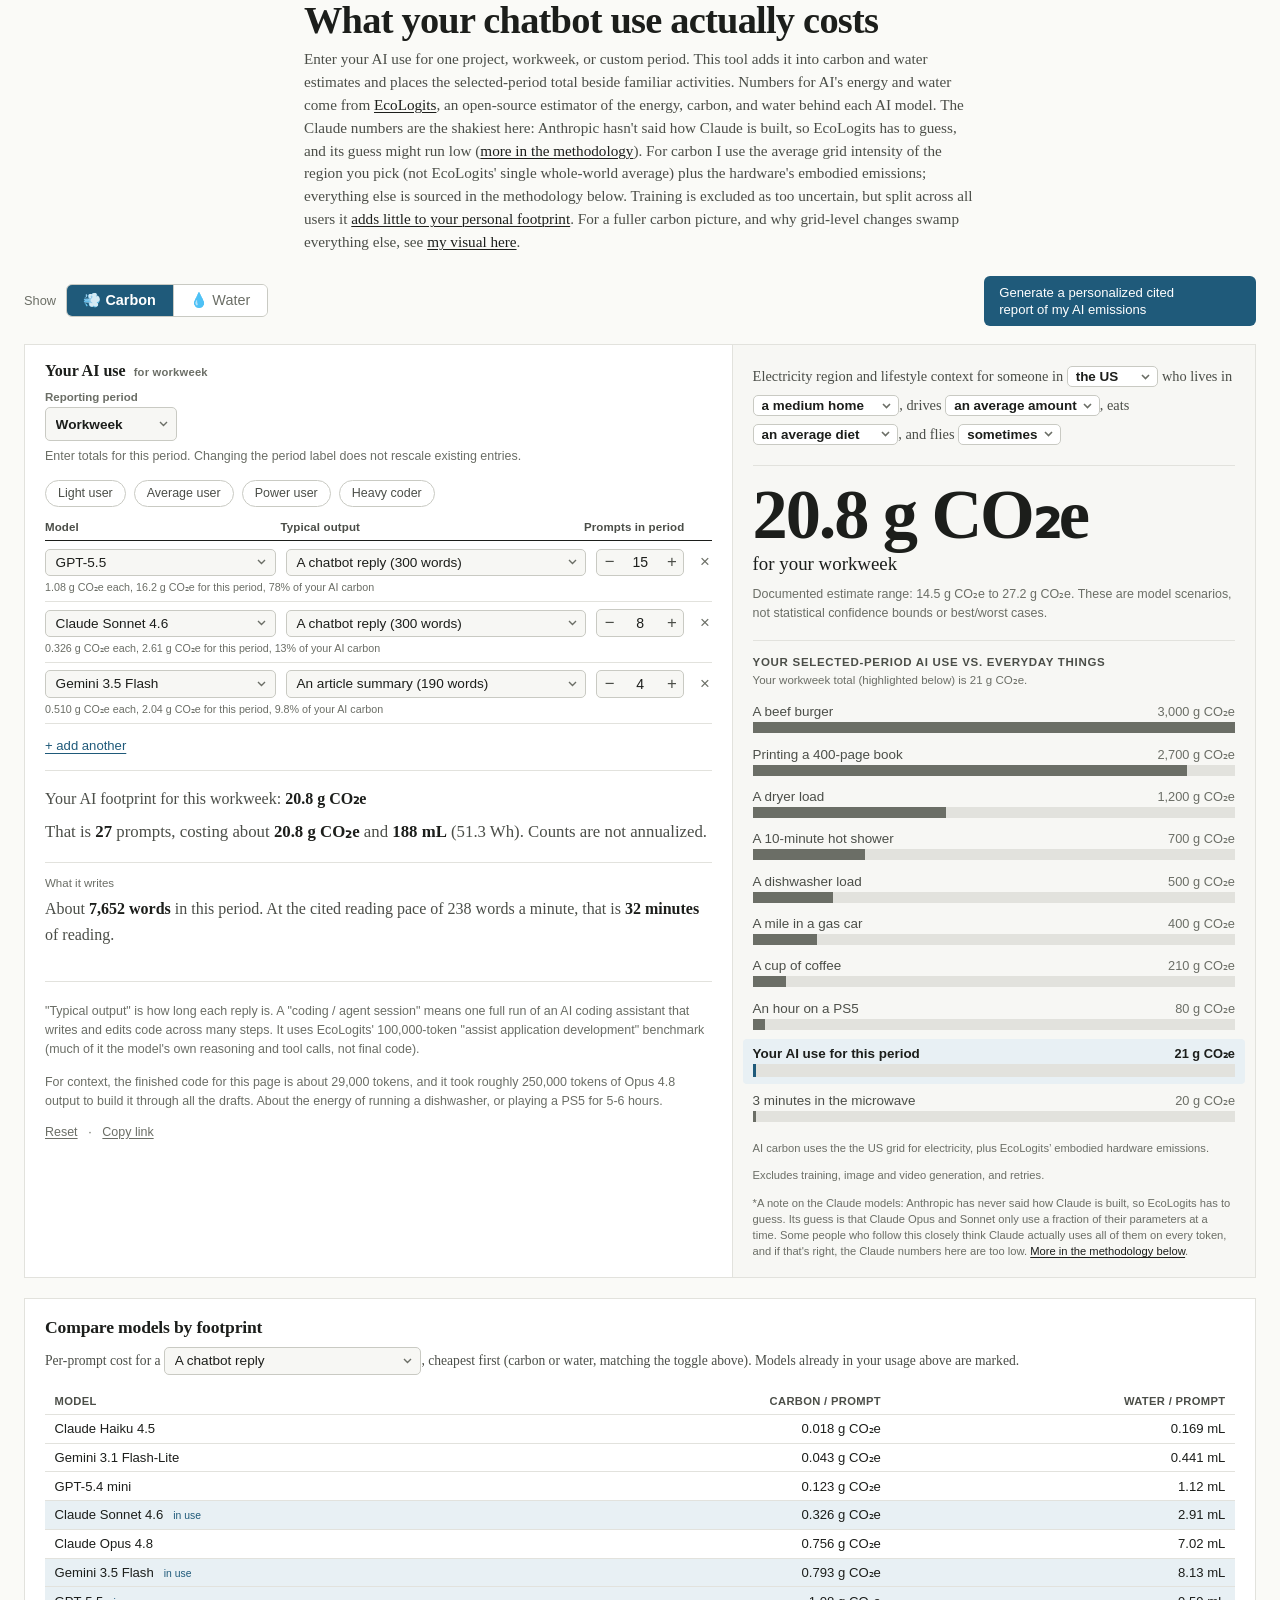
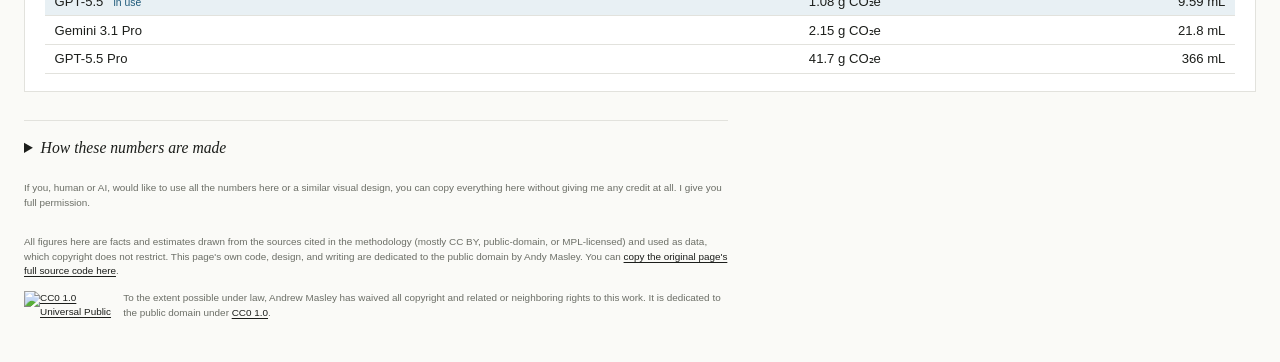
==== commit bb13a32c: "Build modular calculator baseline and period tests" ====
--- a/ai-prompt-footprint/index.html
+++ b/ai-prompt-footprint/index.html
@@ -17,32 +17,16 @@
 <meta charset="utf-8">
 <meta name="viewport" content="width=device-width, initial-scale=1">
 <title>AI carbon &amp; water footprint calculator (ChatGPT, Claude, Gemini)</title>
-<style>
-  :root {
-    --font-editorial: Georgia, 'Times New Roman', serif;
-    --font-body: -apple-system, BlinkMacSystemFont, 'Segoe UI', Helvetica, Arial, sans-serif;
-    --text: #1C1E1B;
-    --text-secondary: #4b4e48;
-    --dim: #6B6E66;
-    --accent: #1f5a7a;
-    --accent-hover: #164560;
-    --accent-subtle: #e8f0f4;
-    --border: #e2e2dd;
-    --border-strong: #c9cac3;
-    --bg-elevated: #ffffff;
-    --bg-subtle: #f7f7f4;
-    --max-width: 720px;
-  }
-  body { margin: 0; background: #fafaf7; font-family: var(--font-body); }
-</style>
+
+  <link rel="stylesheet" href="styles.css">
 </head>
 <body>
   <article class="aipf" id="aipf">
     <header class="aipf-header">
       <h1 class="aipf-title">What your chatbot use actually costs</h1>
       <p class="aipf-dek">
-        Enter an average day of AI use and this tool adds it up into one carbon and water cost, set
-        against your own footprint and the everyday things around it. Numbers for AI's energy and water come from
+        Enter your AI use for one project, workweek, or custom period. This tool adds it into carbon
+        and water estimates and places the selected-period total beside familiar activities. Numbers for AI's energy and water come from
         <a href="https://huggingface.co/spaces/genai-impact/ecologits-calculator" target="_blank" rel="noopener">EcoLogits</a>,
         an open-source estimator of the energy, carbon, and water behind each AI model. The Claude
         numbers are the shakiest here: Anthropic hasn't said how Claude is built, so EcoLogits has
@@ -73,11 +57,24 @@
 
     <!-- Tool: inputs on the left, the answer on the right -->
     <div class="aipf-tool">
-      <div class="aipf-in" aria-label="Your daily AI usage">
-        <div class="aipf-in-head"><span>Your AI use</span><span class="aipf-in-sub">per day</span></div>
+      <div class="aipf-in" aria-label="Your AI usage for the selected reporting period">
+        <div class="aipf-in-head"><span>Your AI use</span><span class="aipf-in-sub" id="aipf-period-summary">for one workweek</span></div>
+        <div class="aipf-period-controls">
+          <label>Reporting period
+            <select id="aipf-period">
+              <option value="single-project">Single project</option>
+              <option value="workweek" selected>Workweek</option>
+              <option value="custom">Custom period</option>
+            </select>
+          </label>
+          <label id="aipf-custom-days-wrap" hidden>Workdays in custom period
+            <input id="aipf-custom-days" type="number" min="0" step="0.5" value="5" inputmode="decimal">
+          </label>
+        </div>
+        <p class="aipf-hint aipf-period-note">Enter totals for this period. Changing the period label does not rescale existing entries.</p>
         <div class="aipf-presets" id="aipf-presets" role="group" aria-label="Quick-fill usage presets"></div>
         <div class="aipf-rows-head" aria-hidden="true">
-          <span>Model</span><span>Typical output</span><span>Prompts/day</span><span></span>
+          <span>Model</span><span>Typical output</span><span>Prompts in period</span><span></span>
         </div>
         <div class="aipf-rows" id="aipf-rows"></div>
         <button type="button" class="aipf-addrow" id="aipf-addrow">+ add another</button>
@@ -98,7 +95,7 @@
       <div class="aipf-out" aria-label="How it compares">
         <div class="aipf-out-head">
           <p class="aipf-life">
-            vs. a day for someone in
+            Electricity region and lifestyle context for someone in
             <select id="aipf-loc" aria-label="Where you live"></select> who lives in
             <span class="aipf-nw"><select id="aipf-home" aria-label="Your home"></select>,</span> drives
             <span class="aipf-nw"><select id="aipf-drive" aria-label="How much you drive"></select>,</span> eats
@@ -108,7 +105,7 @@
         </div>
         <div class="aipf-verdict" id="aipf-headline" aria-live="polite"></div>
         <div class="aipf-mini">
-          <p class="aipf-chart-title">A day of your AI use vs. everyday things</p>
+          <p class="aipf-chart-title">Your selected-period AI use vs. everyday things</p>
           <p class="aipf-mini-h" id="aipf-daily-sub"></p>
           <div class="aipf-bars aipf-bars--compact" id="aipf-daily-bars" aria-live="polite"></div>
         </div>
@@ -116,18 +113,6 @@
         <p class="aipf-fine">Excludes training, image and video generation, and retries.</p>
         <p class="aipf-fine">*A note on the Claude models: Anthropic has never said how Claude is built, so EcoLogits has to guess. Its guess is that Claude Opus and Sonnet only use a fraction of their parameters at a time. Some people who follow this closely think Claude actually uses all of them on every token, and if that's right, the Claude numbers here are too low. <a href="#methodology" onclick="document.getElementById('methodology').open=true">More in the methodology below</a>.</p>
       </div>
-    </div>
-
-    <!-- Below: a year, split into emissions added vs cuts you could make -->
-    <div class="aipf-below" aria-label="In a year, ways you add">
-      <h2 class="aipf-h2" id="aipf-add-title">In a year, ways you add emissions</h2>
-      <p class="aipf-sub" id="aipf-add-sub"></p>
-      <div class="aipf-bars" id="aipf-add-bars" aria-live="polite"></div>
-    </div>
-    <div class="aipf-below" aria-label="In a year, ways you can cut">
-      <h2 class="aipf-h2" id="aipf-cut-title">In a year, ways you can cut emissions</h2>
-      <p class="aipf-sub" id="aipf-cut-sub"></p>
-      <div class="aipf-bars" id="aipf-cut-bars" aria-live="polite"></div>
     </div>
 
     <div class="aipf-below" aria-label="Compare models by footprint">
@@ -188,8 +173,8 @@
           runs about 480,000 words.
           The coding/agent session uses EcoLogits' 100,000-token "assist application development"
           benchmark, which represents one full run that writes and edits code across many steps.
-          Cost scales with length, so long generations dominate. Counts are per day; annual figures
-          multiply by 365. Words assume
+          Cost scales with length, so long generations dominate. Counts are totals for the reporting
+          period selected above and are never automatically annualized. Words assume
           <a href="https://help.openai.com/en/articles/4936856-what-are-tokens-and-how-to-count-them" target="_blank" rel="noopener">OpenAI's ~0.75 words per token</a>,
           read at
           <a href="https://biblio.ugent.be/publication/8647789" target="_blank" rel="noopener">238 words a minute (Brysbaert 2019)</a>.
@@ -333,964 +318,8 @@
       <span>To the extent possible under law, Andrew Masley has waived all copyright and related or neighboring rights to this work. It is dedicated to the public domain under <a href="https://creativecommons.org/publicdomain/zero/1.0/" target="_blank" rel="noopener license">CC0 1.0</a>.</span>
     </p>
   </article>
+  <script src="js/source-data.js"></script>
+  <script src="js/calculations.js"></script>
+  <script src="js/app.js"></script>
 </body>
 </html>
-
-<script>
-  (function () {
-    'use strict';
-
-    // ---- Data: per-prompt model impacts from EcoLogits v0.10 (mean + 95% range) ----
-    const MODELS = [{"id":"gpt-5.5","name":"GPT-5.5","group":"OpenAI","sizes":{"tweet":{"wh":0.4064,"whmin":0.2917,"whmax":0.5212,"emb":0.0241,"embmin":0.0241,"embmax":0.0241,"ml":1.4658,"mlmin":1.0518,"mlmax":1.8797},"email":{"wh":1.1791,"whmin":0.7888,"whmax":1.5694,"emb":0.0395,"embmin":0.0395,"embmax":0.0395,"ml":4.2522,"mlmin":2.8447,"mlmax":5.6597},"summary":{"wh":1.6942,"whmin":1.1203,"whmax":2.2682,"emb":0.0498,"embmin":0.0498,"embmax":0.0498,"ml":6.1098,"mlmin":4.0399,"mlmax":8.1797},"chat":{"wh":2.6601,"whmin":1.7417,"whmax":3.5784,"emb":0.0692,"embmin":0.0692,"embmax":0.0692,"ml":9.5929,"mlmin":6.2811,"mlmax":12.9047},"report":{"wh":32.279,"whmin":20.7997,"whmax":43.7584,"emb":0.6622,"embmin":0.6622,"embmax":0.6622,"ml":116.4068,"mlmin":75.0091,"mlmax":157.8045},"long":{"wh":96.6681,"whmin":62.23,"whmax":131.1063,"emb":1.9514,"embmin":1.9514,"embmax":1.9514,"ml":348.611,"mlmin":224.4178,"mlmax":472.8041},"agent":{"wh":644.1723,"whmin":414.5847,"whmax":873.76,"emb":12.9507,"embmin":12.9507,"embmax":12.9507,"ml":2323.0577,"mlmin":1495.103,"mlmax":3151.012},"novel":{"wh":3219.5382,"whmin":2071.5998,"whmax":4367.4766,"emb":64.4772,"embmin":64.4772,"embmax":64.4772,"ml":11610.5134,"mlmin":7470.7415,"mlmax":15750.2854}}},{"id":"gpt-5.5-pro","name":"GPT-5.5 Pro","group":"OpenAI","sizes":{"tweet":{"wh":20.758,"whmin":15.2479,"whmax":26.2681,"emb":2.063,"embmin":2.063,"embmax":2.063,"ml":74.859,"mlmin":54.9881,"mlmax":94.7299},"email":{"wh":48.4781,"whmin":29.7437,"whmax":67.2124,"emb":2.4102,"embmin":2.4102,"embmax":2.4102,"ml":174.8249,"mlmin":107.2638,"mlmax":242.386},"summary":{"wh":66.9581,"whmin":39.4076,"whmax":94.5086,"emb":2.6417,"embmin":2.6417,"embmax":2.6417,"ml":241.4689,"mlmin":142.1143,"mlmax":340.8234},"chat":{"wh":101.6082,"whmin":57.5274,"whmax":145.689,"emb":3.0757,"embmin":3.0757,"embmax":3.0757,"ml":366.4263,"mlmin":207.459,"mlmax":525.3935},"report":{"wh":1164.2105,"whmin":613.2001,"whmax":1715.2209,"emb":16.3859,"embmin":16.3859,"embmax":16.3859,"ml":4198.4535,"mlmin":2211.363,"mlmax":6185.5441},"long":{"wh":3474.2155,"whmin":1821.1842,"whmax":5127.2468,"emb":45.3211,"embmin":45.3211,"embmax":45.3211,"ml":12528.9476,"mlmin":6567.676,"mlmax":18490.2193},"agent":{"wh":23130.7433,"whmin":12110.535,"whmax":34150.952,"emb":295.7463,"embmin":295.7463,"embmax":295.7463,"ml":83415.629,"mlmin":43673.818,"mlmax":123157.44},"novel":{"wh":115509.4586,"whmin":60408.4155,"whmax":170610.5016,"emb":1448.6776,"embmin":1448.6776,"embmax":1448.6776,"ml":416557.9101,"mlmin":217848.8553,"mlmax":615266.9648}}},{"id":"gpt-5.4-mini","name":"GPT-5.4 mini","group":"OpenAI","sizes":{"tweet":{"wh":0.041,"whmin":0.0108,"whmax":0.0711,"emb":0.0011,"embmin":0.0004,"embmax":0.0018,"ml":0.1477,"mlmin":0.039,"mlmax":0.2564},"email":{"wh":0.133,"whmin":0.0342,"whmax":0.2317,"emb":0.0024,"embmin":0.001,"embmax":0.0039,"ml":0.4795,"mlmin":0.1234,"mlmax":0.8356},"summary":{"wh":0.1943,"whmin":0.0498,"whmax":0.3388,"emb":0.0033,"embmin":0.0013,"embmax":0.0053,"ml":0.7008,"mlmin":0.1798,"mlmax":1.2217},"chat":{"wh":0.3093,"whmin":0.0791,"whmax":0.5395,"emb":0.005,"embmin":0.002,"embmax":0.008,"ml":1.1155,"mlmin":0.2854,"mlmax":1.9457},"report":{"wh":3.8366,"whmin":0.9771,"whmax":6.6961,"emb":0.0563,"embmin":0.0225,"embmax":0.0901,"ml":13.8358,"mlmin":3.5236,"mlmax":24.148},"long":{"wh":11.5045,"whmin":2.9291,"whmax":20.08,"emb":0.1678,"embmin":0.0671,"embmax":0.2684,"ml":41.4884,"mlmin":10.5631,"mlmax":72.4137},"agent":{"wh":76.688,"whmin":19.524,"whmax":133.8523,"emb":1.1167,"embmin":0.4467,"embmax":1.7867,"ml":276.558,"mlmin":70.4083,"mlmax":482.7073},"novel":{"wh":383.3997,"whmin":97.6029,"whmax":669.1964,"emb":5.5745,"embmin":2.2298,"embmax":8.9193,"ml":1382.6414,"mlmin":351.9819,"mlmax":2413.3008}}},{"id":"claude-opus-4-8","name":"Claude Opus 4.8","group":"Anthropic","sizes":{"tweet":{"wh":0.2673,"whmin":0.1938,"whmax":0.3408,"emb":0.013,"embmin":0.013,"embmax":0.013,"ml":0.9982,"mlmin":0.6301,"mlmax":1.3662},"email":{"wh":0.818,"whmin":0.5701,"whmax":1.0659,"emb":0.0238,"embmin":0.0238,"embmax":0.0238,"ml":3.0632,"mlmin":1.8537,"mlmax":4.2727},"summary":{"wh":1.1852,"whmin":0.821,"whmax":1.5493,"emb":0.0309,"embmin":0.0309,"embmax":0.0309,"ml":4.4398,"mlmin":2.6693,"mlmax":6.2103},"chat":{"wh":1.8735,"whmin":1.2914,"whmax":2.4557,"emb":0.0444,"embmin":0.0444,"embmax":0.0444,"ml":7.0211,"mlmin":4.1987,"mlmax":9.8434},"report":{"wh":22.9837,"whmin":15.7164,"whmax":30.2509,"emb":0.4575,"embmin":0.4575,"embmax":0.4575,"ml":86.179,"mlmin":51.0998,"mlmax":121.2581},"long":{"wh":68.8752,"whmin":47.0752,"whmax":90.6752,"emb":1.3555,"embmin":1.3555,"embmax":1.3555,"ml":258.2614,"mlmin":153.0588,"mlmax":363.464},"agent":{"wh":459.042,"whmin":313.7117,"whmax":604.3727,"emb":9.0083,"embmin":9.0083,"embmax":9.0083,"ml":1721.2837,"mlmin":1019.991,"mlmax":2422.5763},"novel":{"wh":2294.617,"whmin":1567.9779,"whmax":3021.256,"emb":44.9079,"embmin":44.9079,"embmax":44.9079,"ml":8604.2603,"mlmin":5098.0702,"mlmax":12110.4504}}},{"id":"claude-sonnet-4-6","name":"Claude Sonnet 4.6","group":"Anthropic","sizes":{"tweet":{"wh":0.1135,"whmin":0.0886,"whmax":0.1384,"emb":0.0072,"embmin":0.0072,"embmax":0.0072,"ml":0.4214,"mlmin":0.2881,"mlmax":0.5547},"email":{"wh":0.3424,"whmin":0.2588,"whmax":0.426,"emb":0.0148,"embmin":0.0148,"embmax":0.0148,"ml":1.2745,"mlmin":0.8414,"mlmax":1.7077},"summary":{"wh":0.495,"whmin":0.3722,"whmax":0.6178,"emb":0.0198,"embmin":0.0198,"embmax":0.0198,"ml":1.8433,"mlmin":1.2102,"mlmax":2.4764},"chat":{"wh":0.7811,"whmin":0.5849,"whmax":0.9773,"emb":0.0292,"embmin":0.0292,"embmax":0.0292,"ml":2.9097,"mlmin":1.9018,"mlmax":3.9176},"report":{"wh":9.5558,"whmin":7.1079,"whmax":12.0038,"emb":0.3186,"embmin":0.3186,"embmax":0.3186,"ml":35.6133,"mlmin":23.1103,"mlmax":48.1162},"long":{"wh":28.6313,"whmin":21.2882,"whmax":35.9744,"emb":0.9476,"embmin":0.9476,"embmax":0.9476,"ml":106.708,"mlmin":69.2157,"mlmax":144.2002},"agent":{"wh":190.8147,"whmin":141.8623,"whmax":239.7673,"emb":6.3037,"embmin":6.3037,"embmax":6.3037,"ml":711.1667,"mlmin":461.246,"mlmax":961.0873},"novel":{"wh":953.79,"whmin":709.0334,"whmax":1198.5467,"emb":31.4554,"embmin":31.4554,"embmax":31.4554,"ml":3554.8002,"mlmin":2305.3271,"mlmax":4804.2734}}},{"id":"claude-haiku-4-5-20251001","name":"Claude Haiku 4.5","group":"Anthropic","sizes":{"tweet":{"wh":0.0062,"whmin":0.0035,"whmax":0.0089,"emb":0.0003,"embmin":0.0002,"embmax":0.0004,"ml":0.0236,"mlmin":0.0114,"mlmax":0.0358},"email":{"wh":0.0194,"whmin":0.0107,"whmax":0.028,"emb":0.0007,"embmin":0.0005,"embmax":0.001,"ml":0.0735,"mlmin":0.0349,"mlmax":0.1121},"summary":{"wh":0.0281,"whmin":0.0156,"whmax":0.0407,"emb":0.001,"embmin":0.0007,"embmax":0.0014,"ml":0.1068,"mlmin":0.0506,"mlmax":0.163},"chat":{"wh":0.0446,"whmin":0.0246,"whmax":0.0645,"emb":0.0015,"embmin":0.001,"embmax":0.002,"ml":0.1693,"mlmin":0.0801,"mlmax":0.2585},"report":{"wh":0.5485,"whmin":0.3023,"whmax":0.7946,"emb":0.0173,"embmin":0.0116,"embmax":0.0231,"ml":2.084,"mlmin":0.9829,"mlmax":3.1851},"long":{"wh":1.6439,"whmin":0.9059,"whmax":2.3818,"emb":0.0517,"embmin":0.0344,"embmax":0.0689,"ml":6.2465,"mlmin":2.9455,"mlmax":9.5474},"agent":{"wh":10.9567,"whmin":6.038,"whmax":15.8757,"emb":0.344,"embmin":0.2293,"embmax":0.4587,"ml":41.634,"mlmin":19.6317,"mlmax":63.6363},"novel":{"wh":54.7726,"whmin":30.1826,"whmax":79.3626,"emb":1.717,"embmin":1.1447,"embmax":2.2894,"ml":208.1266,"mlmin":98.1348,"mlmax":318.1184}}},{"id":"gemini-3.1-pro-preview","name":"Gemini 3.1 Pro","group":"Google","sizes":{"tweet":{"wh":0.8453,"whmin":0.607,"whmax":1.0837,"emb":0.0521,"embmin":0.0521,"embmax":0.0521,"ml":3.4225,"mlmin":2.4575,"mlmax":4.3874},"email":{"wh":2.4033,"whmin":1.5929,"whmax":3.2136,"emb":0.0693,"embmin":0.0693,"embmax":0.0693,"ml":9.73,"mlmin":6.4492,"mlmax":13.0107},"summary":{"wh":3.4419,"whmin":2.2502,"whmax":4.6336,"emb":0.0807,"embmin":0.0807,"embmax":0.0807,"ml":13.9349,"mlmin":9.1103,"mlmax":18.7596},"chat":{"wh":5.3893,"whmin":3.4827,"whmax":7.296,"emb":0.1021,"embmin":0.1021,"embmax":0.1021,"ml":21.8193,"mlmin":14.0999,"mlmax":29.5387},"report":{"wh":65.1103,"whmin":41.2769,"whmax":88.9437,"emb":0.7585,"embmin":0.7585,"embmax":0.7585,"ml":263.6065,"mlmin":167.1144,"mlmax":360.0987},"long":{"wh":194.9386,"whmin":123.4384,"whmax":266.4387,"emb":2.1854,"embmin":2.1854,"embmax":2.1854,"ml":789.2309,"mlmin":499.7544,"mlmax":1078.7075},"agent":{"wh":1298.9363,"whmin":822.2687,"whmax":1775.604,"emb":14.4193,"embmin":14.4193,"embmax":14.4193,"ml":5258.8917,"mlmin":3329.048,"mlmax":7188.7353},"novel":{"wh":6491.6081,"whmin":4108.2694,"whmax":8874.9469,"emb":71.392,"embmin":71.392,"embmax":71.392,"ml":26282.014,"mlmin":16632.7959,"mlmax":35931.2321}}},{"id":"gemini-3.5-flash","name":"Gemini 3.5 Flash","group":"Google","sizes":{"tweet":{"wh":0.305,"whmin":0.2305,"whmax":0.3795,"emb":0.0162,"embmin":0.0162,"embmax":0.0162,"ml":1.2348,"mlmin":0.9333,"mlmax":1.5364},"email":{"wh":0.8888,"whmin":0.6355,"whmax":1.142,"emb":0.0209,"embmin":0.0209,"embmax":0.0209,"ml":3.5982,"mlmin":2.573,"mlmax":4.6234},"summary":{"wh":1.2779,"whmin":0.9055,"whmax":1.6503,"emb":0.0241,"embmin":0.0241,"embmax":0.0241,"ml":5.1738,"mlmin":3.6661,"mlmax":6.6815},"chat":{"wh":2.0076,"whmin":1.4118,"whmax":2.6035,"emb":0.0301,"embmin":0.0301,"embmax":0.0301,"ml":8.1281,"mlmin":5.7158,"mlmax":10.5404},"report":{"wh":24.3849,"whmin":16.937,"whmax":31.8328,"emb":0.2136,"embmin":0.2136,"embmax":0.2136,"ml":98.7251,"mlmin":68.5713,"mlmax":128.8789},"long":{"wh":73.0312,"whmin":50.6874,"whmax":95.375,"emb":0.6124,"embmin":0.6124,"embmax":0.6124,"ml":295.6751,"mlmin":205.2137,"mlmax":386.1366},"agent":{"wh":486.6687,"whmin":337.71,"whmax":635.6273,"emb":4.0353,"embmin":4.0353,"embmax":4.0353,"ml":1970.334,"mlmin":1367.258,"mlmax":2573.41},"novel":{"wh":2432.3763,"whmin":1687.583,"whmax":3177.1697,"emb":19.9542,"embmin":19.9542,"embmax":19.9542,"ml":9847.7523,"mlmin":6832.3716,"mlmax":12863.1329}}},{"id":"gemini-3.1-flash-lite","name":"Gemini 3.1 Flash-Lite","group":"Google","sizes":{"tweet":{"wh":0.0159,"whmin":0.0045,"whmax":0.0273,"emb":0.0008,"embmin":0.0003,"embmax":0.0012,"ml":0.0644,"mlmin":0.0182,"mlmax":0.1105},"email":{"wh":0.0478,"whmin":0.0128,"whmax":0.0827,"emb":0.0012,"embmin":0.0005,"embmax":0.0019,"ml":0.1933,"mlmin":0.0517,"mlmax":0.335},"summary":{"wh":0.069,"whmin":0.0183,"whmax":0.1197,"emb":0.0015,"embmin":0.0006,"embmax":0.0024,"ml":0.2793,"mlmin":0.074,"mlmax":0.4846},"chat":{"wh":0.1088,"whmin":0.0286,"whmax":0.189,"emb":0.002,"embmin":0.0008,"embmax":0.0032,"ml":0.4405,"mlmin":0.1159,"mlmax":0.7652},"report":{"wh":1.3299,"whmin":0.3458,"whmax":2.3141,"emb":0.0182,"embmin":0.0073,"embmax":0.0292,"ml":5.3844,"mlmin":1.3999,"mlmax":9.369},"long":{"wh":3.9846,"whmin":1.0352,"whmax":6.9339,"emb":0.0535,"embmin":0.0214,"embmax":0.0856,"ml":16.1321,"mlmin":4.1913,"mlmax":28.0729},"agent":{"wh":26.5553,"whmin":6.898,"whmax":46.2123,"emb":0.3547,"embmin":0.142,"embmax":0.5673,"ml":107.5117,"mlmin":27.9277,"mlmax":187.0957},"novel":{"wh":132.7348,"whmin":34.4741,"whmax":230.9956,"emb":1.7636,"embmin":0.7054,"embmax":2.8218,"ml":537.3921,"mlmin":139.5723,"mlmax":935.2119}}}];
-
-    const SIZES = [
-      { id: 'tweet',   label: 'A tweet',                 words: '40 words',      w: 38 },
-      { id: 'email',   label: 'A short email',           words: '130 words',     w: 128 },
-      { id: 'summary', label: 'An article summary',      words: '190 words',     w: 188 },
-      { id: 'chat',    label: 'A chatbot reply',         words: '300 words',     w: 300 },
-      { id: 'report',  label: 'A 5-page report',         words: '3,800 words',   w: 3750 },
-      { id: 'long',    label: 'A long document',         words: '11,000 words',  w: 11250 },
-      { id: 'agent',   label: 'A coding / agent session', words: '~100,000 tokens', w: 75000 }, // EcoLogits' 100k-token "assist application development" benchmark
-      { id: 'novel',   label: 'Re-write the Lord of the Rings trilogy', words: '~480,000 words', w: 480000 },
-    ];
-    const SIZE_LABEL_OVERRIDES = { 'gpt-5.5-pro': { agent: 'A very long answer' } };
-    function sizeLabel(modelId, s) {
-      const o = SIZE_LABEL_OVERRIDES[modelId];
-      return (o && o[s.id]) ? o[s.id] : s.label;
-    }
-    const WPM = 238;
-    const TOKENS_PER_WORD = 0.75;
-    const TOKENS_PER_LINE = 10;   // rough tokens per line of code
-    const CODE_FRACTION = 0.15;   // only ~15% of an agent session's output is final code; the rest is reasoning, tool calls, file exploration, and explanation (wide uncertainty)
-
-    const DEFAULT_ROWS = [
-      ['gpt-5.5', 'chat', 15],
-      ['claude-sonnet-4-6', 'chat', 8],
-      ['gemini-3.5-flash', 'summary', 4],
-    ];
-
-    // Usage presets: one-click row sets for the "quick-fill" buttons.
-    const PRESETS = [
-      { label: 'Light user', rows: [['gpt-5.5', 'chat', 3]] },
-      { label: 'Average user', rows: [['gpt-5.5', 'chat', 15], ['claude-sonnet-4-6', 'chat', 8], ['gemini-3.5-flash', 'summary', 4]] },
-      { label: 'Power user', rows: [['gpt-5.5', 'chat', 40], ['claude-opus-4-8', 'report', 5], ['gemini-3.1-pro-preview', 'summary', 10]] },
-      { label: 'Heavy coder', rows: [['claude-opus-4-8', 'agent', 6], ['gpt-5.5', 'chat', 10]] },
-    ];
-
-    // Impact-badge thresholds: % of your own daily footprint that your AI use adds.
-    function impactBand(pct) {
-      if (pct < 1) return { cls: 'low', emoji: '🟢', label: 'Low' };
-      if (pct < 5) return { cls: 'moderate', emoji: '🟡', label: 'Moderate' };
-      if (pct < 15) return { cls: 'high', emoji: '🟠', label: 'High' };
-      return { cls: 'veryhigh', emoji: '🔴', label: 'Very high' };
-    }
-
-    const WORLD_GRID = 480; // global-average grid carbon intensity, g CO2e/kWh (Ember)
-    // location = regional baseline for goods, services, shared infrastructure
-    // (home energy and driving are separate knobs below, so they are excluded here)
-    // w = BLUE water footprint per capita (freshwater from rivers/lakes/aquifers),
-    // gal/yr; green rainwater excluded. The full blue footprint sits on "location";
-    // home/diet water are folded in (set to 0) to avoid double-counting.
-    const LOCATIONS = [
-      { id: 'us',    label: 'the US',    c: 3000, w: 119000, grid: 380 },
-      { id: 'eu',    label: 'the EU',    c: 1800, w: 66000,  grid: 215 },
-      { id: 'uk',    label: 'the UK',    c: 1700, w: 45000,  grid: 125 },
-      { id: 'cn',    label: 'China',     c: 2500, w: 79000,  grid: 580 },
-      { id: 'in',    label: 'India',     c: 900,  w: 106000, grid: 700 },
-      { id: 'world', label: 'the world', c: 1800, w: 40000,  grid: WORLD_GRID },
-    ];
-    const HOMES = [
-      { id: 'apt', label: 'a small apartment', c: 1500, w: 0 },
-      { id: 'med', label: 'a medium home',     c: 3500, w: 0 },
-      { id: 'big', label: 'a big house',       c: 7000, w: 0 },
-    ];
-    const DRIVING = [
-      { id: 'd0',   label: 'not at all',        c: 0,     w: 0 },
-      { id: 'dlo',  label: 'a little',          c: 1200,  w: 0 },
-      { id: 'davg', label: 'an average amount', c: 4800,  w: 0 },
-      { id: 'dhi',  label: 'a lot',             c: 10000, w: 0 },
-    ];
-    // Diet water (w) set to 0: on a blue-water basis the personal footprint is
-    // dominated by irrigated agriculture and counted in the regional figure above.
-    const DIETS = [
-      { id: 'heavy', label: 'a lot of meat',   c: 3200, w: 0 },
-      { id: 'avg',   label: 'an average diet', c: 2500, w: 0 },
-      { id: 'light', label: 'little meat',     c: 2000, w: 0 },
-      { id: 'pesc',  label: 'a pescatarian diet', c: 1700, w: 0 },
-      { id: 'veg',   label: 'a vegetarian diet',  c: 1500, w: 0 },
-      { id: 'vegan', label: 'a vegan diet',    c: 1050, w: 0 },
-    ];
-    const FLYING = [
-      { id: 'never', label: 'never',     c: 0,    w: 0 },
-      { id: 'rare',  label: 'rarely',    c: 560,  w: 0 },
-      { id: 'some',  label: 'sometimes', c: 2300, w: 0 },
-      { id: 'often', label: 'often',     c: 8000, w: 0 },
-    ];
-    // Typical diet by region; the diet default follows the country you pick.
-    const COUNTRY_DIET = { us: 'avg', eu: 'light', uk: 'avg', cn: 'light', in: 'light', world: 'light' };
-
-    // Sources cited in the generated report (footnote order).
-    const REPORT_REFS = [
-      { url: 'https://ecologits.ai/', label: 'EcoLogits (v0.10) — per-prompt energy, carbon, and water for each model, behind the EcoLogits calculator.' },
-      { url: 'https://ember-energy.org/latest-insights/global-electricity-review-2024/', label: 'Ember, Global Electricity Review 2024, with Our World in Data — grid carbon intensity by region, used to cost the electricity.' },
-      { url: 'https://ourworldindata.org/co2-emissions', label: 'Our World in Data — consumption-based emissions, used for the regional baseline.' },
-      { url: 'https://www.eia.gov/consumption/residential/', label: 'US EIA Residential Energy Consumption Survey, with Goldstein et al. 2020 (PNAS) — home energy.' },
-      { url: 'https://www.epa.gov/greenvehicles/greenhouse-gas-emissions-typical-passenger-vehicle', label: 'US EPA (~400 g CO2 per vehicle-mile) and FHWA (annual mileage) — driving.' },
-      { url: 'https://www.science.org/doi/10.1126/science.aaq0216', label: 'Poore & Nemecek 2018 (Science) and Scarborough et al. 2023 (Nature Food) — diet footprints.' },
-      { url: 'https://iopscience.iop.org/article/10.1088/1748-9326/aa7541', label: 'Wynes & Nicholas 2017 — flights and lifestyle cuts.' },
-      { url: 'https://iopscience.iop.org/article/10.1088/1748-9326/ab8589', label: 'Ivanova et al. 2020 — housing and transport mitigation options.' },
-      { url: 'https://www.founderspledge.com/research/climate-and-lifestyle-report', label: 'Founders Pledge, Climate & Lifestyle report — the lifestyle-cut comparison.' },
-      { url: 'https://www.waterfootprint.org/', label: 'Water Footprint Network (Mekonnen & Hoekstra) and the Water Footprint Calculator — water-consumption figures and the personal water footprint.' },
-    ];
-
-    // Daily reference points (all things that emit, so no add/save direction)
-    const DAILY_ITEMS = [
-      { label: 'A cup of coffee',          c: 0.21, w: 37 },
-      { label: 'An hour on a PS5',         c: 0.08, w: 0.1 },
-      { label: '3 minutes in the microwave', c: 0.02, w: 0.05 },
-      { label: 'A mile in a gas car',      c: 0.40, w: 0.1 },
-      { label: 'A 10-minute hot shower',   c: 0.7,  w: 21 },
-      { label: 'A dishwasher load',        c: 0.5,  w: 3.5 },
-      { label: 'A dryer load',             c: 1.2,  w: 0.1 },
-      { label: 'Printing a 400-page book', c: 2.7,  w: 300 },
-      { label: 'A beef burger',            c: 3.0,  w: 460 },
-    ];
-    // Annual reference points. dir: 'add' = emissions you cause, 'save' = a cut you make.
-    // Lifestyle-cut figures from Founders Pledge / Wynes & Nicholas via AndyMasley.Substack.com.
-    const ANNUAL_ITEMS = [
-      { label: 'A cotton T-shirt',                c: 7,    w: 0,      dir: 'add' },
-      { label: 'A new pair of jeans',             c: 33,   w: 2640,   dir: 'add' },
-      { label: 'A new smartphone',                c: 70,   w: 3370,   dir: 'add' },
-      { label: 'A year of daily coffee',          c: 77,   w: 0,      dir: 'add' },
-      { label: 'A new sofa',                      c: 90,   w: 0,      dir: 'add' },
-      { label: 'A new bicycle',                   c: 100,  w: 0,      dir: 'add' },
-      { label: 'A beef burger every week (1 yr)', c: 156,  w: 0,      dir: 'add' },
-      { label: 'A new laptop',                    c: 250,  w: 0,      dir: 'add' },
-      { label: 'A short-haul round-trip flight',  c: 250,  w: 0,      dir: 'add' },
-      { label: 'A new flat-screen TV',            c: 350,  w: 0,      dir: 'add' },
-      { label: 'A round-trip US cross-country flight', c: 1000, w: 0, dir: 'add' },
-      { label: 'One transatlantic flight',        c: 1600, w: 5,      dir: 'add' },
-      { label: 'A year of driving (12,000 mi)',   c: 4800, w: 50,     dir: 'add' },
-      { label: 'Manufacturing a new car',         c: 6000, w: 0,      dir: 'add' },
-      { label: 'Buying LED bulbs',                c: 30,   w: 0,      dir: 'save' },
-      { label: 'Recycling for a year',            c: 140,  w: 0,      dir: 'save' },
-      { label: 'Hang-drying your clothes',        c: 140,  w: 0,      dir: 'save' },
-      { label: 'Switching to a hybrid car',       c: 480,  w: 0,      dir: 'save' },
-      { label: 'Buying green electricity',        c: 1380, w: 0,      dir: 'save' },
-      { label: 'Switching to an electric car',    c: 1380, w: 0,      dir: 'save' },
-      { label: 'Going vegan for a year',          c: 1450, w: 270000, dir: 'save' },
-      { label: 'A deep retrofit of your home',    c: 1580, w: 0,      dir: 'save' },
-      { label: 'Switching to green heating',      c: 1990, w: 0,      dir: 'save' },
-      { label: 'Living car-free',                 c: 2400, w: 0,      dir: 'save' },
-    ];
-
-    // Blue-water comparisons (gal): freshwater actually withdrawn, green rain excluded.
-    // Irrigated crops (almonds, cotton) and lawns dominate; rain-fed foods nearly vanish.
-    const DAILY_WATER_ITEMS = [
-      { label: 'A cup of coffee',        w: 1 },
-      { label: 'A beef burger',          w: 1.6 },
-      { label: 'A slice of bread',       w: 2 },
-      { label: 'An egg',                 w: 4 },
-      { label: 'A glass of milk',        w: 6 },
-      { label: 'A bowl of rice',         w: 7 },
-      { label: 'An hour of air conditioning', w: 1.4 },
-      { label: 'Printing a book',        w: 5 },
-      { label: 'A day of home electricity',   w: 14 },
-      { label: 'An avocado',             w: 16 },
-      { label: 'A handful of almonds',   w: 32 },
-    ];
-    const ANNUAL_WATER_ITEMS = [
-      { label: 'A year of daily coffee',           w: 365,    dir: 'add' },
-      { label: 'A cotton T-shirt',                 w: 396,    dir: 'add' },
-      { label: 'A new pair of jeans',              w: 1321,   dir: 'add' },
-      { label: 'A new smartphone',                 w: 3370,   dir: 'add' },
-      { label: 'A year of daily almonds',          w: 11700,  dir: 'add' },
-      { label: 'Buying five fewer cotton garments (1 yr)', w: 2000, dir: 'save' },
-      { label: 'Replacing a lawn with native plants', w: 15000, dir: 'save' },
-      { label: 'Letting your lawn go unwatered (1 yr)', w: 20000, dir: 'save' },
-    ];
-
-    const GAL_TO_L = 3.785411784;
-    const DAYS = 365;
-
-    let uidSeq = 1;
-    const state = { rows: [], metric: 'carbon', loc: 'us', home: 'med', drive: 'davg', diet: 'avg', fly: 'some', cmpSize: 'chat' };
-
-    let root = null;
-    const getModel = (id) => MODELS.find((m) => m.id === id) || MODELS[0];
-    const getLoc = () => LOCATIONS.find((x) => x.id === state.loc) || LOCATIONS[0];
-
-    // ---- Formatting ----
-    function fmtNum(n) {
-      if (n >= 100) return Math.round(n).toLocaleString('en-US');
-      if (n >= 10) return n.toFixed(1);
-      if (n >= 1) return n.toFixed(2);
-      if (n >= 0.01) return n.toFixed(3);
-      return n > 0 ? n.toPrecision(2) : '0';
-    }
-    function fmtCarbon(g) {
-      if (g >= 1e6) return fmtNum(g / 1e6) + ' t CO₂e';
-      if (g >= 1000) return fmtNum(g / 1000) + ' kg CO₂e';
-      return fmtNum(g) + ' g CO₂e';
-    }
-    function fmtWater(l) {
-      if (l >= 1) return fmtNum(l) + ' L';
-      return fmtNum(l * 1000) + ' mL';
-    }
-    const fmtMetric = (v) => (state.metric === 'carbon' ? fmtCarbon(v) : fmtWater(v));
-    const metricWord = () => (state.metric === 'carbon' ? 'carbon' : 'water');
-    // ~2 significant figures, rounded not padded, for chart labels.
-    function sig(n) {
-      if (!isFinite(n) || n === 0) return '0';
-      const a = Math.abs(n);
-      if (a >= 1000) return Math.round(n).toLocaleString('en-US');
-      if (a >= 10) return String(Math.round(n));
-      if (a >= 1) return String(Math.round(n * 10) / 10);
-      if (a >= 0.1) return String(Math.round(n * 100) / 100);
-      return String(Number(n.toPrecision(2)));
-    }
-    // One fixed unit per chart so bar values are directly comparable.
-    function chartUnit(metric, scale) {
-      if (metric === 'carbon') return scale === 'annual' ? 'kg' : 'g';
-      return 'L';
-    }
-    function fmtUnit(v, unit) {
-      if (unit === 'g') return sig(v) + ' g CO₂e';
-      if (unit === 'kg') return sig(v / 1000) + ' kg CO₂e';
-      if (unit === 't') return sig(v / 1e6) + ' t CO₂e';
-      if (unit === 'mL') return sig(v * 1000) + ' mL';
-      if (unit === 'L') return sig(v) + ' L';
-      return sig(v);
-    }
-    function fmtEnergy(wh) { return wh >= 1000 ? fmtNum(wh / 1000) + ' kWh' : fmtNum(wh) + ' Wh'; }
-
-    // ---- Math (base units: carbon grams, water liters) ----
-    function perPromptTriple(model, size, metric) {
-      const s = model.sizes[size];
-      // Carbon = electricity on the selected region's grid + EcoLogits' (grid-independent) embodied hardware carbon.
-      if (metric === 'carbon') {
-        const grid = getLoc().grid; // g CO2e per kWh
-        return [
-          (s.wh / 1000) * grid + s.emb,
-          (s.whmin / 1000) * grid + s.embmin,
-          (s.whmax / 1000) * grid + s.embmax,
-        ];
-      }
-      return [s.ml / 1000, s.mlmin / 1000, s.mlmax / 1000];
-    }
-    function totalPrompts() { let n = 0; for (const r of state.rows) n += r.count || 0; return n; }
-    function aiDailyTriple(metric) {
-      let a = 0, b = 0, c = 0;
-      for (const r of state.rows) {
-        if (!r.count) continue;
-        const t = perPromptTriple(getModel(r.model), r.size, metric);
-        a += r.count * t[0]; b += r.count * t[1]; c += r.count * t[2];
-      }
-      return [a, b, c];
-    }
-    const aiDaily = (metric) => aiDailyTriple(metric)[0];
-    function aiDailyEnergy() { let t = 0; for (const r of state.rows) if (r.count) t += r.count * getModel(r.model).sizes[r.size].wh; return t; }
-    function dailyFootprint(metric) {
-      const loc = getLoc();
-      const home = HOMES.find((x) => x.id === state.home) || HOMES[1];
-      const drive = DRIVING.find((x) => x.id === state.drive) || DRIVING[2];
-      const diet = DIETS.find((x) => x.id === state.diet);
-      const fly = FLYING.find((x) => x.id === state.fly);
-      if (metric === 'carbon') return ((loc.c + home.c + drive.c + diet.c + fly.c) * 1000) / DAYS;
-      return ((loc.w + home.w + drive.w + diet.w + fly.w) * GAL_TO_L) / DAYS;
-    }
-    function itemBase(item, metric) { return metric === 'carbon' ? item.c * 1000 : item.w * GAL_TO_L; }
-
-    function isCodeRow(row) {
-      if (row.size !== 'agent') return false;
-      const o = SIZE_LABEL_OVERRIDES[row.model];
-      return !(o && o.agent);
-    }
-    function linesForSize(s) { return Math.round((s.w / TOKENS_PER_WORD) * CODE_FRACTION / TOKENS_PER_LINE); }
-    function dailyWords() {
-      let n = 0;
-      for (const r of state.rows) if (r.count && !isCodeRow(r)) n += r.count * (SIZES.find((s) => s.id === r.size) || { w: 0 }).w;
-      return n;
-    }
-    function dailyCodeLines() {
-      let n = 0;
-      for (const r of state.rows) if (r.count && isCodeRow(r)) { const s = SIZES.find((x) => x.id === r.size); if (s) n += r.count * linesForSize(s); }
-      return n;
-    }
-    function fmtWords(n) { return n >= 1e6 ? fmtNum(n / 1e6) + ' million' : Math.round(n).toLocaleString('en-US'); }
-    function fmtReadingTime(minutes) {
-      if (minutes < 1) return 'under a minute';
-      if (minutes < 90) { const m = Math.round(minutes); return m + ' minute' + (m === 1 ? '' : 's'); }
-      const hours = minutes / 60;
-      if (hours < 48) return fmtNum(hours) + ' hours';
-      const days = hours / 24;
-      if (days < 14) return fmtNum(days) + ' days';
-      const weeks = days / 7;
-      if (weeks < 9) return fmtNum(weeks) + ' weeks';
-      const months = days / 30.44;
-      if (months < 18) return fmtNum(months) + ' months';
-      return fmtNum(days / 365) + ' years';
-    }
-
-    // ---- DOM helpers ----
-    function el(tag, cls, html) { const e = document.createElement(tag); if (cls) e.className = cls; if (html != null) e.innerHTML = html; return e; }
-    function option(value, text, selected) { const o = document.createElement('option'); o.value = value; o.textContent = text; if (selected) o.selected = true; return o; }
-
-    // ---- URL state ----
-    function buildShareURL() {
-      const r = state.rows.map((row) => MODELS.findIndex((m) => m.id === row.model) + '-' + SIZES.findIndex((s) => s.id === row.size) + '-' + (row.count || 0)).join('.');
-      const p = new URLSearchParams();
-      p.set('k', state.metric); p.set('l', state.loc); p.set('h', state.home); p.set('v', state.drive); p.set('d', state.diet); p.set('f', state.fly); p.set('r', r);
-      return location.origin + location.pathname + '#' + p.toString();
-    }
-    function readURL() {
-      try {
-        const h = (location.hash || '').replace(/^#/, '');
-        if (!h) return;
-        const p = new URLSearchParams(h);
-        const k = p.get('k'); if (k === 'carbon' || k === 'water') state.metric = k;
-        const l = p.get('l'); if (l && LOCATIONS.some((x) => x.id === l)) state.loc = l;
-        const hh = p.get('h'); if (hh && HOMES.some((x) => x.id === hh)) state.home = hh;
-        const vv = p.get('v'); if (vv && DRIVING.some((x) => x.id === vv)) state.drive = vv;
-        const d = p.get('d'); if (d && DIETS.some((x) => x.id === d)) state.diet = d;
-        const f = p.get('f'); if (f && FLYING.some((x) => x.id === f)) state.fly = f;
-        const r = p.get('r');
-        if (r) {
-          const rows = [];
-          for (const part of r.split('.')) {
-            const a = part.split('-').map(Number);
-            if (MODELS[a[0]] && SIZES[a[1]] && a[2] >= 0) rows.push({ uid: uidSeq++, model: MODELS[a[0]].id, size: SIZES[a[1]].id, count: Math.min(100000, a[2]) });
-          }
-          if (rows.length) state.rows = rows;
-        }
-      } catch (e) { /* ignore */ }
-    }
-    function setDefaultRows() { state.rows = DEFAULT_ROWS.map((r) => ({ uid: uidSeq++, model: r[0], size: r[1], count: r[2] })); }
-
-    // ---- Usage rows ----
-    function modelSelect(row) {
-      const sel = el('select', 'aipf-rsel');
-      sel.setAttribute('aria-label', 'Model');
-      const groups = [];
-      for (const m of MODELS) { let g = groups.find((x) => x.name === m.group); if (!g) { g = { name: m.group, items: [] }; groups.push(g); } g.items.push(m); }
-      for (const g of groups) { const og = document.createElement('optgroup'); og.label = g.name; for (const m of g.items) og.appendChild(option(m.id, m.name, m.id === row.model)); sel.appendChild(og); }
-      sel.addEventListener('change', () => { row.model = sel.value; renderRows(); updateOutputs(); });
-      return sel;
-    }
-    function sizeSelect(row) {
-      const sel = el('select', 'aipf-rsel');
-      sel.setAttribute('aria-label', 'Typical output length');
-      for (const s of SIZES) sel.appendChild(option(s.id, sizeLabel(row.model, s) + ' (' + s.words + ')', s.id === row.size));
-      sel.addEventListener('change', () => { row.size = sel.value; updateOutputs(); });
-      return sel;
-    }
-    function stepper(row) {
-      const ctrl = el('div', 'aipf-stepper');
-      const minus = el('button', 'aipf-step', '−'); minus.type = 'button'; minus.setAttribute('aria-label', 'Fewer');
-      const input = document.createElement('input');
-      input.type = 'text'; input.inputMode = 'numeric'; input.className = 'aipf-count'; input.value = String(row.count || 0); input.setAttribute('aria-label', 'Per day');
-      const plus = el('button', 'aipf-step', '+'); plus.type = 'button'; plus.setAttribute('aria-label', 'More');
-      minus.addEventListener('click', () => bump(row, input, -1));
-      plus.addEventListener('click', () => bump(row, input, 1));
-      input.addEventListener('input', () => { row.count = Math.max(0, Math.min(100000, parseInt(input.value.replace(/[^0-9]/g, ''), 10) || 0)); updateOutputs(); });
-      input.addEventListener('blur', () => { input.value = String(row.count || 0); });
-      ctrl.appendChild(minus); ctrl.appendChild(input); ctrl.appendChild(plus);
-      return ctrl;
-    }
-    function bump(row, input, dir) {
-      const cur = row.count || 0;
-      let step = 1; if (cur >= 50) step = 10; else if (cur >= 20) step = 5;
-      let next = cur + dir * step; if (dir < 0 && cur > 0 && cur <= step) next = 0;
-      row.count = Math.max(0, Math.min(100000, next)); input.value = String(row.count); updateOutputs();
-    }
-    function renderRows() {
-      const wrap = root.querySelector('#aipf-rows');
-      wrap.innerHTML = '';
-      for (const row of state.rows) {
-        const wrapEl = el('div', 'aipf-rowwrap'); wrapEl.dataset.uid = String(row.uid);
-        const r = el('div', 'aipf-row');
-        r.appendChild(modelSelect(row));
-        r.appendChild(sizeSelect(row));
-        r.appendChild(stepper(row));
-        const rm = el('button', 'aipf-rowdel', '×'); rm.type = 'button'; rm.setAttribute('aria-label', 'Remove this row');
-        rm.addEventListener('click', () => { state.rows = state.rows.filter((x) => x.uid !== row.uid); renderRows(); updateOutputs(); });
-        r.appendChild(rm);
-        wrapEl.appendChild(r);
-        wrapEl.appendChild(el('div', 'aipf-row-meta'));
-        wrap.appendChild(wrapEl);
-      }
-      if (!state.rows.length) wrap.appendChild(el('p', 'aipf-empty', 'No usage yet. Add a kind of use to begin.'));
-    }
-    function updateRowMeta() {
-      const total = aiDaily(state.metric);
-      for (const row of state.rows) {
-        const wrapEl = root.querySelector('.aipf-rowwrap[data-uid="' + row.uid + '"] .aipf-row-meta');
-        if (!wrapEl) continue;
-        const per = perPromptTriple(getModel(row.model), row.size, state.metric)[0];
-        const contr = (row.count || 0) * per;
-        const share = total > 0 ? (contr / total) * 100 : 0;
-        const shareStr = share >= 10 ? Math.round(share) : share.toFixed(1);
-        wrapEl.textContent = fmtMetric(per) + ' each, ' + fmtMetric(contr) + ' a day, ' + shareStr + '% of your AI ' + metricWord();
-      }
-    }
-    function renderLifeSelects() {
-      function fill(id, list, cur) { const sel = root.querySelector(id); sel.innerHTML = ''; for (const x of list) sel.appendChild(option(x.id, x.label, x.id === cur)); }
-      fill('#aipf-loc', LOCATIONS, state.loc);
-      fill('#aipf-home', HOMES, state.home);
-      fill('#aipf-drive', DRIVING, state.drive);
-      fill('#aipf-diet', DIETS, state.diet);
-      fill('#aipf-fly', FLYING, state.fly);
-    }
-
-    // ---- Feature: usage presets ----
-    function renderPresets() {
-      const wrap = root.querySelector('#aipf-presets');
-      wrap.innerHTML = '';
-      for (const p of PRESETS) {
-        const b = el('button', 'aipf-preset-btn', esc(p.label));
-        b.type = 'button';
-        b.addEventListener('click', () => {
-          state.rows = p.rows.map((r) => ({ uid: uidSeq++, model: r[0], size: r[1], count: r[2] }));
-          renderRows(); updateOutputs();
-        });
-        wrap.appendChild(b);
-      }
-    }
-
-    // ---- Feature: model comparison table ----
-    function renderCmpSizeSelect() {
-      const sel = root.querySelector('#aipf-cmp-size');
-      sel.innerHTML = '';
-      for (const s of SIZES) sel.appendChild(option(s.id, s.label, s.id === state.cmpSize));
-    }
-    function renderModelTable() {
-      const size = state.cmpSize;
-      const usedIds = new Set(state.rows.filter((r) => r.count > 0).map((r) => r.model));
-      const list = MODELS.map((m) => ({
-        id: m.id,
-        name: m.name,
-        c: perPromptTriple(m, size, 'carbon')[0],
-        w: perPromptTriple(m, size, 'water')[0],
-      }));
-      list.sort((a, b) => (state.metric === 'water' ? a.w - b.w : a.c - b.c));
-      const body = root.querySelector('#aipf-cmp-body');
-      body.innerHTML = '';
-      for (const item of list) {
-        const tr = document.createElement('tr');
-        if (usedIds.has(item.id)) tr.className = 'aipf-cmp-row--used';
-        const nameHtml = esc(item.name) + (usedIds.has(item.id) ? ' <span class="aipf-cmp-used-tag">in use</span>' : '');
-        tr.innerHTML = '<td>' + nameHtml + '</td><td class="n">' + fmtCarbon(item.c) + '</td><td class="n">' + fmtWater(item.w) + '</td>';
-        body.appendChild(tr);
-      }
-    }
-
-    // ---- Outputs ----
-    function renderRunning() {
-      const box = root.querySelector('#aipf-running');
-      const n = totalPrompts();
-      const cD = aiDaily('carbon'), wD = aiDaily('water'), eD = aiDailyEnergy();
-      if (n <= 0) { box.innerHTML = 'Nothing entered yet.'; return; }
-      const activeDaily = state.metric === 'carbon' ? cD : wD;
-      const day = dailyFootprint(state.metric);
-      const pct = day > 0 ? (activeDaily / day) * 100 : 0;
-      const band = impactBand(pct);
-      box.innerHTML =
-        '<span class="aipf-impact-line">Your daily AI footprint: <b>' + fmtMetric(activeDaily) + '</b> — ' +
-        '<span class="aipf-badge aipf-badge--' + band.cls + '">' + band.label + ' ' + band.emoji + '</span></span>' +
-        'That is <b>' + n.toLocaleString('en-US') + '</b> prompts a day, costing about <b>' + fmtCarbon(cD) +
-        '</b> and <b>' + fmtWater(wD) + '</b> (' + fmtEnergy(eD) + '). Over a year, <b>' + fmtCarbon(cD * DAYS) +
-        '</b> and <b>' + fmtWater(wD * DAYS) + '</b>.';
-    }
-
-    function renderHeadline() {
-      const box = root.querySelector('#aipf-headline');
-      const t = aiDailyTriple(state.metric);
-      const ai = t[0], day = dailyFootprint(state.metric);
-      const pct = day > 0 ? (ai / day) * 100 : 0;
-      let pctStr;
-      if (pct >= 1) pctStr = pct.toFixed(pct >= 10 ? 0 : 1) + '%';
-      else if (pct >= 0.01) pctStr = pct.toFixed(2) + '%';
-      else if (pct > 0) pctStr = 'under 0.01%';
-      else pctStr = '0%';
-      const band = impactBand(pct);
-      box.innerHTML =
-        '<div class="aipf-verdict-fig">' + pctStr + '</div>' +
-        '<p class="aipf-verdict-say">of your daily ' + metricWord() + ' footprint ' +
-        '<span class="aipf-badge aipf-badge--' + band.cls + '">' + band.label + ' ' + band.emoji + '</span></p>' +
-        '<p class="aipf-verdict-detail">A day of your AI use is ' + fmtMetric(ai) + ' (' + fmtMetric(t[1]) + ' to ' + fmtMetric(t[2]) +
-          '). A day of your life is ' + fmtMetric(day) + '.</p>' +
-        '<div class="aipf-prop"><div class="aipf-prop-fill" style="width:' + Math.max(0.5, Math.min(100, pct)).toFixed(2) + '%"></div></div>' +
-        '<div class="aipf-prop-cap"><span class="accent">your AI use</span><span>a full day</span></div>';
-    }
-
-    function renderGridNote() {
-      const box = root.querySelector('#aipf-grid-note');
-      box.style.display = '';
-      if (state.metric === 'carbon') box.textContent = 'AI carbon uses the ' + getLoc().label + ' grid for electricity, plus EcoLogits’ embodied hardware emissions.';
-      else box.textContent = 'Water is blue water only: freshwater drawn from rivers, lakes, and aquifers. Green rainwater (most of food’s footprint) is excluded.';
-    }
-
-    function renderWords() {
-      const box = root.querySelector('#aipf-words');
-      const wd = dailyWords(), cd = dailyCodeLines();
-      if (wd <= 0 && cd <= 0) { box.innerHTML = 'Add some use to see how much your AI is writing.'; return; }
-      let html = '';
-      if (wd > 0) {
-        const wy = wd * DAYS;
-        html += 'About <b>' + fmtWords(wd) + ' words a day</b>, roughly <b>' + fmtWords(wy) + ' a year</b>. At the average American reading pace of ' + WPM +
-          ' words a minute, that is <b>' + fmtReadingTime(wd / WPM) + '</b> of reading a day, or <b>' + fmtReadingTime(wy / WPM) + '</b> nonstop across the year.';
-      } else {
-        html += 'Almost all of your use is code, not prose to read.';
-      }
-      if (cd > 0) {
-        const cy = cd * DAYS;
-        html += '<span class="aipf-words-code">It also writes about <b>' + fmtWords(cd) + ' lines of code a day</b>, roughly <b>' + fmtWords(cy) + '</b> a year.</span>';
-      }
-      const miles = Math.round(aiDaily('carbon') * DAYS / 400); // EPA ~400 g CO2 per vehicle-mile
-      html += '<span class="aipf-words-miles">If you use chatbots this much every day, your annual use emits as much as driving the average gas car <b>' + miles.toLocaleString('en-US') + '</b> mile' + (miles === 1 ? '' : 's') + ' once.</span>';
-      box.innerHTML = html;
-    }
-
-    function esc(s) { return s.replace(/&/g, '&amp;').replace(/</g, '&lt;'); }
-    function renderBars(targetId, focalLabel, focalVal, items, unit) {
-      const rows = [{ label: focalLabel, v: focalVal, focal: true }];
-      for (const it of items) {
-        const v = itemBase(it, state.metric);
-        if (v <= 0) continue; // skip items with no impact in this metric (keeps the water view clean)
-        rows.push({ label: it.label, v: v, dir: it.dir });
-      }
-      rows.sort((a, b) => b.v - a.v);
-      const max = Math.max.apply(null, rows.map((r) => r.v).concat([1e-9]));
-      const box = root.querySelector(targetId);
-      box.innerHTML = '';
-      for (const r of rows) {
-        const row = el('div', 'aipf-bar-row' + (r.focal ? ' is-focal' : ''));
-        let labelHtml = esc(r.label);
-        if (r.dir === 'save') labelHtml += ' <span class="aipf-tag aipf-tag--save">saved</span>';
-        else if (r.dir === 'add') labelHtml += ' <span class="aipf-tag aipf-tag--add">added</span>';
-        row.appendChild(el('div', 'aipf-bar-label', labelHtml));
-        const track = el('div', 'aipf-bar-track');
-        const fill = el('div', 'aipf-bar-fill'); fill.style.width = Math.max(0.4, (r.v / max) * 100).toFixed(2) + '%';
-        track.appendChild(fill);
-        row.appendChild(track);
-        row.appendChild(el('div', 'aipf-bar-val', fmtUnit(r.v, unit)));
-        box.appendChild(row);
-      }
-    }
-    function renderDaily() {
-      const ai = aiDaily(state.metric);
-      const unit = chartUnit(state.metric, 'daily');
-      root.querySelector('#aipf-daily-sub').innerHTML = 'A day of your AI use (highlighted below) is ' + fmtUnit(ai, unit) + '.';
-      const items = state.metric === 'water' ? DAILY_WATER_ITEMS : DAILY_ITEMS;
-      renderBars('#aipf-daily-bars', 'Your daily AI use', ai, items, unit);
-    }
-    function renderAnnualSplit() {
-      const aiYr = aiDaily(state.metric) * DAYS;
-      const strip = (it) => ({ label: it.label, c: it.c, w: it.w });
-      const src = state.metric === 'water' ? ANNUAL_WATER_ITEMS : ANNUAL_ITEMS;
-      const adds = src.filter((it) => it.dir === 'add').map(strip);
-      const cuts = src.filter((it) => it.dir === 'save').map(strip);
-      const noun = state.metric === 'water' ? 'water' : 'emissions';
-      root.querySelector('#aipf-add-title').textContent = 'In a year, ways you add ' + noun;
-      root.querySelector('#aipf-cut-title').textContent = 'In a year, ways you can cut ' + noun;
-      const unit = chartUnit(state.metric, 'annual');
-      root.querySelector('#aipf-add-sub').innerHTML = 'Your AI use (highlighted) is ' + fmtUnit(aiYr, unit) + ' a year, next to other things that add to your footprint.';
-      renderBars('#aipf-add-bars', 'A year of your AI use', aiYr, adds, unit);
-      root.querySelector('#aipf-cut-sub').innerHTML = 'Cutting your AI use (highlighted) would save ' + fmtUnit(aiYr, unit) + ' a year, next to the bigger cuts you could make.';
-      renderBars('#aipf-cut-bars', 'Cut your AI use', aiYr, cuts, unit);
-    }
-
-    function updateOutputs() {
-      renderRunning(); updateRowMeta(); renderHeadline(); renderGridNote(); renderWords(); renderDaily(); renderAnnualSplit(); renderModelTable();
-    }
-    // ---- Cited report ----
-    function escXml(s) { return String(s).replace(/&/g, '&amp;').replace(/</g, '&lt;').replace(/>/g, '&gt;'); }
-    function reportBarsSVG(rows, fmt) {
-      fmt = fmt || fmtCarbon;
-      rows = rows.slice().sort((a, b) => b.v - a.v);
-      const W = 700, padL = 250, padR = 90, rowH = 26, top = 8;
-      const max = Math.max.apply(null, rows.map((r) => r.v).concat([1e-9]));
-      const barMax = W - padL - padR;
-      const H = top * 2 + rows.length * rowH;
-      let s = '<svg viewBox="0 0 ' + W + ' ' + H + '" width="100%" style="max-width:' + W + 'px" role="img">';
-      rows.forEach((r, i) => {
-        const y = top + i * rowH, cy = y + rowH / 2;
-        const bw = Math.max(2, (r.v / max) * barMax);
-        const col = r.focal ? '#1f5a7a' : '#bcbfb2';
-        s += '<text x="' + (padL - 8) + '" y="' + (cy + 4) + '" text-anchor="end" font-size="12.5" fill="#1C1E1B">' + escXml(r.label) + '</text>';
-        s += '<rect x="' + padL + '" y="' + (y + 5) + '" width="' + bw.toFixed(1) + '" height="' + (rowH - 12) + '" fill="' + col + '"/>';
-        s += '<text x="' + (padL + bw + 6).toFixed(1) + '" y="' + (cy + 4) + '" font-size="11.5" fill="#555">' + escXml(fmt(r.v)) + '</text>';
-      });
-      return s + '</svg>';
-    }
-    function reportHTML() {
-      let rowsHtml = '', aiDay = 0, aiMin = 0, aiMax = 0, eD = 0, wDay = 0, wMin = 0, wMax = 0;
-      for (const r of state.rows) {
-        if (!r.count) continue;
-        const md = getModel(r.model);
-        const ct = perPromptTriple(md, r.size, 'carbon');
-        const wt = perPromptTriple(md, r.size, 'water');
-        const per = ct[0], d = r.count * per;
-        aiDay += d; aiMin += r.count * ct[1]; aiMax += r.count * ct[2]; eD += r.count * md.sizes[r.size].wh;
-        wDay += r.count * wt[0]; wMin += r.count * wt[1]; wMax += r.count * wt[2];
-        rowsHtml += '<tr><td>' + escXml(md.name) + '</td><td>' + escXml(sizeLabel(r.model, SIZES.find((x) => x.id === r.size))) + '</td><td class="n">' + r.count + '</td><td class="n">' + fmtCarbon(d) + '</td><td class="n">' + fmtWater(r.count * wt[0]) + '</td></tr>';
-      }
-      const aiYr = aiDay * DAYS, wYr = wDay * DAYS;
-      const day = dailyFootprint('carbon');
-      const pct = day > 0 ? (aiDay / day) * 100 : 0;
-      const pctStr = pct >= 1 ? pct.toFixed(pct >= 10 ? 0 : 1) + '%' : pct >= 0.01 ? pct.toFixed(2) + '%' : pct > 0 ? 'under 0.01%' : '0%';
-      const dayW = dailyFootprint('water');
-      const pctW = dayW > 0 ? (wDay / dayW) * 100 : 0;
-      const pctWStr = pctW >= 1 ? pctW.toFixed(pctW >= 10 ? 0 : 1) + '%' : pctW >= 0.01 ? pctW.toFixed(2) + '%' : pctW > 0 ? 'under 0.01%' : '0%';
-      const loc = getLoc(), home = HOMES.find((x) => x.id === state.home), drive = DRIVING.find((x) => x.id === state.drive), diet = DIETS.find((x) => x.id === state.diet), fly = FLYING.find((x) => x.id === state.fly);
-      const fp = [['Where I live (' + loc.label + ')', loc.c], ['Home (' + home.label + ')', home.c], ['Driving (' + drive.label + ')', drive.c], ['Diet (' + diet.label + ')', diet.c], ['Flying (' + fly.label + ')', fly.c]];
-      let fpHtml = '';
-      for (const f of fp) fpHtml += '<tr><td>' + escXml(f[0]) + '</td><td class="n">' + fmtCarbon(f[1] * 1000) + ' / yr</td></tr>';
-      const dailyRows = [{ label: 'My daily AI use', v: aiDay, focal: true }].concat(DAILY_ITEMS.map((it) => ({ label: it.label, v: it.c * 1000 })));
-      const addRows = [{ label: 'A year of my AI use', v: aiYr, focal: true }].concat(ANNUAL_ITEMS.filter((it) => it.dir === 'add').map((it) => ({ label: it.label, v: it.c * 1000 })));
-      const cutRows = [{ label: 'Cut my AI use', v: aiYr, focal: true }].concat(ANNUAL_ITEMS.filter((it) => it.dir === 'save').map((it) => ({ label: it.label, v: it.c * 1000 })));
-      const dailyWaterRows = [{ label: 'My daily AI use', v: wDay, focal: true }].concat(DAILY_WATER_ITEMS.map((it) => ({ label: it.label, v: it.w * GAL_TO_L })));
-      const addWaterRows = [{ label: 'A year of my AI use', v: wYr, focal: true }].concat(ANNUAL_WATER_ITEMS.filter((it) => it.dir === 'add').map((it) => ({ label: it.label, v: it.w * GAL_TO_L })));
-      const cutWaterRows = [{ label: 'Cut my AI use', v: wYr, focal: true }].concat(ANNUAL_WATER_ITEMS.filter((it) => it.dir === 'save').map((it) => ({ label: it.label, v: it.w * GAL_TO_L })));
-      let refsHtml = '';
-      REPORT_REFS.forEach((r, i) => { refsHtml += '<li id="ref' + (i + 1) + '">[' + (i + 1) + '] ' + escXml(r.label) + ' <a href="' + r.url + '">' + escXml(r.url) + '</a></li>'; });
-      const fn = (n) => '<sup><a href="#ref' + n + '">[' + n + ']</a></sup>';
-      const date = new Date().toLocaleDateString('en-US', { year: 'numeric', month: 'long', day: 'numeric' });
-      return '<!doctype html><html lang="en"><head><meta charset="utf-8"><meta name="viewport" content="width=device-width, initial-scale=1">' +
-        '<title>How my AI use contributes to my carbon emissions and water use</title><style>' +
-        'body{font-family:Georgia,"Times New Roman",serif;color:#1C1E1B;max-width:760px;margin:2.5rem auto;padding:0 1.25rem;line-height:1.55;}' +
-        'h1{font-size:1.65rem;line-height:1.2;margin:0 0 .25rem;}.date{color:#6B6E66;font-size:.85rem;margin:0 0 1.5rem;}' +
-        'h2{font-size:1.15rem;margin:2rem 0 .6rem;border-bottom:1px solid #ddd;padding-bottom:.25rem;}p{margin:.6rem 0;}' +
-        'table{border-collapse:collapse;width:100%;font-size:.85rem;margin:.5rem 0;}th,td{text-align:left;padding:.35rem .5rem;border-bottom:1px solid #eee;}' +
-        'th{color:#6B6E66;font-weight:600;font-size:.72rem;text-transform:uppercase;letter-spacing:.03em;}td.n,th.n{text-align:right;font-variant-numeric:tabular-nums;}' +
-        '.big{font-size:2.1rem;font-weight:700;}a{color:#1f5a7a;}sup a{text-decoration:none;}ol.refs{font-size:.8rem;color:#444;padding-left:1.2rem;}ol.refs li{margin:.35rem 0;word-break:break-word;}' +
-        '.muted{color:#6B6E66;font-size:.85rem;}@media print{a{color:#000;}body{margin:0;}}</style></head><body>' +
-        '<h1>How my AI use contributes to my carbon emissions and water use</h1>' +
-        '<p class="date">Generated ' + date + ', based on exactly the inputs below.</p>' +
-        '<h2>1. What I entered</h2>' +
-        '<table><thead><tr><th>Model</th><th>Typical output</th><th class="n">Prompts/day</th><th class="n">CO₂e/day</th><th class="n">Water/day</th></tr></thead><tbody>' +
-        (rowsHtml || '<tr><td colspan="5">No usage entered.</td></tr>') + '</tbody></table>' +
-        '<p class="muted">Per-prompt figures come from the EcoLogits model' + fn(1) + '; the electricity is costed on the ' + escXml(loc.label) + ' grid' + fn(2) + ', and EcoLogits’ embodied hardware emissions are kept.</p>' +
-        '<h2>2. My AI carbon</h2>' +
-        '<p>Across these prompts, my AI use comes to about <strong>' + fmtCarbon(aiDay) + ' per day</strong> (range ' + fmtCarbon(aiMin) + ' to ' + fmtCarbon(aiMax) + '), or <strong>' + fmtCarbon(aiYr) + ' per year</strong>, drawing about ' + fmtEnergy(eD) + ' of electricity a day.' + fn(1) + fn(2) + ' The range is EcoLogits’ 95% interval, mostly uncertainty in the parameter counts of closed models.' + fn(1) + '</p>' +
-        '<h2>3. How that compares with the rest of my life</h2>' +
-        '<p><span class="big">' + pctStr + '</span><br>of an average day of my own carbon footprint (' + fmtCarbon(day) + ' / day), built from:</p>' +
-        '<table><tbody>' + fpHtml + '</tbody></table>' +
-        '<p class="muted">Regional baseline' + fn(3) + '; home energy' + fn(4) + '; driving' + fn(5) + '; diet' + fn(6) + '; flying' + fn(7) + '.</p>' +
-        '<h2>4. My daily AI use, next to everyday things</h2>' + reportBarsSVG(dailyRows) +
-        '<p class="muted">Everyday comparisons from diet' + fn(6) + ', driving' + fn(5) + ', and product life-cycle studies listed on the source page.</p>' +
-        '<h2>5. In a year, ways I add emissions</h2>' + reportBarsSVG(addRows) +
-        '<h2>6. In a year, ways I could cut emissions</h2>' + reportBarsSVG(cutRows) +
-        '<p class="muted">Lifestyle-cut figures from the Founders Pledge comparison' + fn(9) + ', drawing on Wynes &amp; Nicholas' + fn(7) + ' and Ivanova et al.' + fn(8) + '</p>' +
-        '<h2>7. My AI water</h2>' +
-        '<p>The same prompts consume about <strong>' + fmtWater(wDay) + ' of water a day</strong> (range ' + fmtWater(wMin) + ' to ' + fmtWater(wMax) + '), or <strong>' + fmtWater(wYr) + ' a year</strong> — <span class="big">' + pctWStr + '</span> of my daily blue-water footprint (' + fmtWater(dayW) + '). All water figures here are blue water (freshwater drawn from rivers, lakes, and aquifers); green rainwater and grey pollution-dilution water are excluded, so the AI and lifestyle figures match.' + fn(1) + fn(10) + '</p>' +
-        '<h2>8. My daily AI water, next to everyday things</h2>' + reportBarsSVG(dailyWaterRows, fmtWater) +
-        '<h2>9. In a year, water I add</h2>' + reportBarsSVG(addWaterRows, fmtWater) +
-        '<h2>10. In a year, water I could cut</h2>' + reportBarsSVG(cutWaterRows, fmtWater) +
-        '<p class="muted">Water comparisons from EcoLogits' + fn(1) + ' and the Water Footprint Network' + fn(10) + '.</p>' +
-        '<h2>References</h2><ol class="refs">' + refsHtml + '</ol>' +
-        '</body></html>';
-    }
-    function generateReport() {
-      try {
-        const blob = new Blob([reportHTML()], { type: 'text/html' });
-        window.open(URL.createObjectURL(blob), '_blank');
-      } catch (e) { /* ignore */ }
-    }
-
-    function renderMetricToggle() {
-      root.querySelectorAll('.aipf-metric').forEach((b) => { const on = b.dataset.metric === state.metric; b.classList.toggle('is-active', on); b.setAttribute('aria-pressed', on ? 'true' : 'false'); });
-    }
-    function bindEvents() {
-      root.querySelector('#aipf-addrow').addEventListener('click', () => { state.rows.push({ uid: uidSeq++, model: 'gpt-5.5', size: 'chat', count: 1 }); renderRows(); updateOutputs(); });
-      root.querySelector('#aipf-reset').addEventListener('click', () => { setDefaultRows(); renderRows(); updateOutputs(); });
-      root.querySelector('#aipf-share').addEventListener('click', (e) => {
-        const btn = e.currentTarget;
-        const done = () => { btn.textContent = 'Link copied'; setTimeout(() => { btn.textContent = 'Copy a link to this estimate'; }, 1800); };
-        try { if (navigator.clipboard && navigator.clipboard.writeText) navigator.clipboard.writeText(buildShareURL()).then(done, done); else done(); } catch (err) { done(); }
-      });
-      const rb = root.querySelector('#aipf-report'); if (rb) rb.addEventListener('click', generateReport);
-      const eb = root.querySelector('#aipf-embed-copy');
-      if (eb) eb.addEventListener('click', () => {
-        const code = root.querySelector('#aipf-embed-code');
-        const done = () => { eb.textContent = 'Embed code copied'; setTimeout(() => { eb.textContent = 'Copy the embed code'; }, 1800); };
-        try { if (code && navigator.clipboard && navigator.clipboard.writeText) navigator.clipboard.writeText(code.textContent).then(done, done); else done(); } catch (err) { done(); }
-      });
-      root.querySelector('#aipf-loc').addEventListener('change', (e) => {
-        state.loc = e.target.value;
-        const d = COUNTRY_DIET[state.loc];
-        if (d) { state.diet = d; const ds = root.querySelector('#aipf-diet'); if (ds) ds.value = d; }
-        updateOutputs();
-      });
-      root.querySelector('#aipf-home').addEventListener('change', (e) => { state.home = e.target.value; updateOutputs(); });
-      root.querySelector('#aipf-drive').addEventListener('change', (e) => { state.drive = e.target.value; updateOutputs(); });
-      root.querySelector('#aipf-diet').addEventListener('change', (e) => { state.diet = e.target.value; updateOutputs(); });
-      root.querySelector('#aipf-fly').addEventListener('change', (e) => { state.fly = e.target.value; updateOutputs(); });
-      root.querySelectorAll('.aipf-metric').forEach((b) => { b.addEventListener('click', () => { state.metric = b.dataset.metric; renderMetricToggle(); updateOutputs(); }); });
-      root.querySelector('#aipf-cmp-size').addEventListener('change', (e) => { state.cmpSize = e.target.value; renderModelTable(); });
-    }
-    function init() {
-      root = document.getElementById('aipf');
-      if (!root || root.dataset.ready === '1') return;
-      root.dataset.ready = '1';
-      setDefaultRows(); readURL();
-      renderRows(); renderLifeSelects(); renderMetricToggle(); renderPresets(); renderCmpSizeSelect(); bindEvents(); updateOutputs();
-    }
-    document.addEventListener('astro:page-load', init);
-    if (document.readyState !== 'loading') init();
-    else document.addEventListener('DOMContentLoaded', init);
-  })();
-</script>
-
-<style>
-  .aipf {
-    width: calc(100vw - 48px);
-    position: relative; left: 50%; transform: translateX(-50%);
-    max-width: 1240px;
-    font-family: var(--font-editorial);
-    color: var(--text);
-    padding: 0 0 2.5rem;
-  }
-  .aipf a { color: var(--text); text-decoration: underline; text-decoration-thickness: 1px; text-underline-offset: 2px; }
-  .aipf a:hover { color: var(--accent); }
-  .aipf b { font-weight: 600; color: var(--text); }
-
-  /* ---- Header ---- */
-  /* Align the title + intro with the site nav rule above (the 640px content column),
-     even though the calculator itself breaks out to full width. */
-  .aipf-header { max-width: calc(var(--max-width) - 48px); margin: 0 auto 1.4rem; }
-  .aipf-title {
-    font-family: var(--font-editorial); font-weight: 600;
-    font-size: clamp(1.7rem, 1.2rem + 1.6vw, 2.4rem); line-height: 1.05;
-    letter-spacing: -0.02em; margin: 0;
-  }
-  .aipf-dek { font-size: 0.95rem; line-height: 1.5; color: var(--text-secondary); margin: 0.5rem 0 0; }
-
-  /* ---- Tool: two panes in one frame ---- */
-  .aipf-tool { display: grid; grid-template-columns: 1.35fr 1fr; border: 1px solid var(--border); background: var(--bg-elevated); }
-  .aipf-below { background: var(--bg-elevated); border: 1px solid var(--border); padding: 1.1rem 1.25rem; }
-  .aipf-in { padding: 1.1rem 1.25rem; min-width: 0; }
-  .aipf-out { padding: 1.1rem 1.25rem; border-left: 1px solid var(--border); min-width: 0; background: var(--bg-subtle); }
-
-  .aipf-in-head { display: flex; align-items: baseline; gap: 0.5rem; margin-bottom: 0.7rem; font-weight: 600; font-size: 1rem; }
-  .aipf-in-sub { font-family: var(--font-body); font-size: 0.7rem; color: var(--dim); letter-spacing: 0.02em; }
-  .aipf-hint { font-family: var(--font-body); font-size: 0.78rem; line-height: 1.5; color: var(--dim); margin: 0 0 0.9rem; }
-  .aipf-writes + .aipf-hint { margin-top: 2rem; padding-top: 1.3rem; border-top: 1px solid var(--border); }
-
-  .aipf-rows-head {
-    display: grid; grid-template-columns: 1fr 1.3fr auto 1.1rem; gap: 0.6rem;
-    font-family: var(--font-body); font-size: 0.72rem; font-weight: 600; letter-spacing: 0.01em;
-    color: var(--text-secondary); padding-bottom: 0.45rem; border-bottom: 1px solid var(--text);
-  }
-  .aipf-rows-head span:nth-child(3) { text-align: center; }
-  .aipf-rowwrap { padding: 0.45rem 0; border-bottom: 1px solid var(--border); }
-  .aipf-row { display: grid; grid-template-columns: 1fr 1.3fr auto 1.1rem; gap: 0.6rem; align-items: center; }
-  .aipf-row-meta { font-family: var(--font-body); font-size: 0.67rem; color: var(--dim); margin-top: 0.3rem; font-variant-numeric: tabular-nums; }
-  .aipf-empty { color: var(--dim); padding: 0.8rem 0; font-size: 0.9rem; }
-  .aipf-rowdel { width: 1.1rem; height: 1.3rem; border: none; background: none; color: var(--dim); font-size: 1.05rem; line-height: 1; cursor: pointer; transition: color 0.12s; }
-  .aipf-rowdel:hover { color: var(--accent); }
-
-  /* Selects look like real fields */
-  .aipf select {
-    font-family: var(--font-body); font-size: 0.85rem; color: var(--text);
-    background-color: var(--bg-subtle); border: 1px solid var(--border-strong);
-    border-radius: 5px; padding: 0.32rem 1.55rem 0.32rem 0.6rem; cursor: pointer; appearance: none; max-width: 100%;
-    background-image: url("data:image/svg+xml,%3Csvg xmlns='http://www.w3.org/2000/svg' width='9' height='6' viewBox='0 0 9 6'%3E%3Cpath d='M1 1l3.5 3.5L8 1' stroke='%236B6E66' stroke-width='1.4' fill='none'/%3E%3C/svg%3E");
-    background-repeat: no-repeat; background-position: right 0.55rem center; transition: border-color 0.12s, background-color 0.12s;
-  }
-  .aipf-row .aipf-rsel { width: 100%; }
-  .aipf select:hover { border-color: var(--accent); }
-  .aipf select:focus-visible { outline: 2px solid var(--accent); outline-offset: 1px; }
-
-  .aipf-stepper { display: inline-flex; align-items: center; gap: 0.2rem; border: 1px solid var(--border-strong); border-radius: 5px; background: var(--bg-subtle); padding: 0 0.1rem; }
-  .aipf-step { width: 1.3rem; height: 1.6rem; border: none; background: none; color: var(--text-secondary); font-size: 1.05rem; line-height: 1; cursor: pointer; font-family: var(--font-body); transition: color 0.12s; }
-  .aipf-step:hover { color: var(--accent); }
-  .aipf-count {
-    width: 4.5ch; border: none; background: transparent;
-    color: var(--text); text-align: center; font-family: var(--font-body); font-size: 0.88rem;
-    font-variant-numeric: tabular-nums; padding: 0.1rem 0;
-  }
-  .aipf-count:focus-visible { outline: none; }
-
-  .aipf-addrow {
-    margin: 0.9rem 0 0; background: none; border: none; padding: 0; color: var(--accent);
-    font-family: var(--font-body); font-size: 0.82rem; cursor: pointer;
-    text-decoration: underline; text-underline-offset: 3px;
-  }
-  .aipf-addrow:hover { color: var(--accent-hover); }
-
-  .aipf-running { margin: 1rem 0 0; padding-top: 0.9rem; border-top: 1px solid var(--border); font-size: 1.05rem; line-height: 1.6; color: var(--text-secondary); }
-  .aipf-tools { margin: 0.6rem 0 0; font-family: var(--font-body); font-size: 0.78rem; color: var(--dim); }
-  .aipf-link { background: none; border: none; padding: 0; font: inherit; color: var(--dim); cursor: pointer; text-decoration: underline; text-underline-offset: 2px; }
-  .aipf-link:hover { color: var(--accent); }
-  .aipf-tools-sep { margin: 0 0.45rem; }
-
-  /* ---- Output pane ---- */
-  .aipf-out-head { display: flex; align-items: baseline; justify-content: space-between; gap: 0.75rem; flex-wrap: wrap; margin-bottom: 1.1rem; padding-bottom: 1rem; border-bottom: 1px solid var(--border); }
-  .aipf-life { font-size: 0.9rem; line-height: 2; color: var(--text-secondary); margin: 0; flex: 1 1 16rem; }
-  .aipf-nw { white-space: nowrap; }
-  .aipf-life select {
-    font-family: var(--font-body); font-size: 0.84rem; font-weight: 600; color: var(--text);
-    background-color: var(--bg-elevated); border: 1px solid var(--border-strong); border-radius: 5px;
-    padding: 0.14rem 1.35rem 0.14rem 0.5rem;
-    background-image: url("data:image/svg+xml,%3Csvg xmlns='http://www.w3.org/2000/svg' width='9' height='6' viewBox='0 0 9 6'%3E%3Cpath d='M1 1l3.5 3.5L8 1' stroke='%236B6E66' stroke-width='1.6' fill='none'/%3E%3C/svg%3E");
-    background-position: right 0.45rem center;
-  }
-  .aipf-life select:hover { border-color: var(--accent); color: var(--accent); }
-  .aipf-life select:focus-visible { outline: 2px solid var(--accent); outline-offset: 1px; }
-
-  /* Top toolbar: metric toggle on the left, report button on the right */
-  .aipf-toolbar-top { display: flex; align-items: center; justify-content: space-between; gap: 0.75rem 1rem; flex-wrap: wrap; margin-bottom: 1.1rem; }
-  .aipf-report-btn {
-    background: var(--accent); color: var(--bg-elevated); border: none; border-radius: 6px;
-    padding: 0.5rem 0.95rem; font-family: var(--font-body); font-size: 0.82rem; cursor: pointer;
-    transition: background-color 0.12s; max-width: 17rem; text-align: left;
-    text-wrap: balance; line-height: 1.3;
-  }
-  .aipf-report-btn:hover { background: var(--accent-hover); }
-
-  /* Carbon / water as a prominent segmented toggle above the tool */
-  .aipf-toggle { display: flex; align-items: center; gap: 0.6rem; margin-bottom: 0; }
-  .aipf-toggle-label { font-family: var(--font-body); font-size: 0.8rem; color: var(--dim); }
-  .aipf-showing { display: inline-flex; border: 1px solid var(--border-strong); border-radius: 6px; overflow: hidden; font-family: var(--font-body); }
-  .aipf-metric { background: var(--bg-elevated); border: none; padding: 0.44rem 1.05rem; font: inherit; font-size: 0.9rem; color: var(--dim); cursor: pointer; transition: background-color 0.12s, color 0.12s; }
-  .aipf-metric + .aipf-metric { border-left: 1px solid var(--border-strong); }
-  .aipf-metric.is-active { background: var(--accent); color: var(--bg-elevated); font-weight: 600; }
-  .aipf-metric:hover:not(.is-active) { color: var(--text); background: var(--bg-subtle); }
-
-  .aipf-verdict { margin: 0; }
-  .aipf-verdict-fig {
-    font-family: var(--font-editorial); font-weight: 600;
-    font-size: clamp(2.9rem, 2rem + 3.4vw, 4.4rem); line-height: 0.9; letter-spacing: -0.03em;
-    color: var(--text); font-variant-numeric: tabular-nums;
-  }
-  .aipf-verdict-say { font-size: 1.18rem; line-height: 1.25; color: var(--text); margin: 0.35rem 0 0; }
-  .aipf-verdict-detail { font-family: var(--font-body); font-size: 0.78rem; line-height: 1.5; color: var(--dim); margin: 0.6rem 0 0; font-variant-numeric: tabular-nums; }
-  .aipf-words-miles { display: block; margin-top: 0.9rem; padding-top: 0.9rem; border-top: 1px solid var(--border); }
-  .aipf-prop { height: 16px; background: var(--border); margin-top: 0.85rem; overflow: hidden; }
-  .aipf-prop-fill { height: 100%; background: var(--accent); min-width: 3px; }
-  .aipf-prop-cap { display: flex; justify-content: space-between; font-family: var(--font-body); font-size: 0.62rem; letter-spacing: 0.04em; text-transform: uppercase; color: var(--dim); margin-top: 0.35rem; }
-  .aipf-prop-cap .accent { color: var(--accent); font-weight: 600; }
-
-  .aipf-onepct { font-size: 0.88rem; line-height: 1.5; color: var(--text-secondary); margin: 0.85rem 0 0; }
-  .aipf-fine { font-family: var(--font-body); font-size: 0.7rem; line-height: 1.45; color: var(--dim); margin: 0.7rem 0 0; }
-
-  .aipf-mini { margin-top: 1.1rem; padding-top: 0.9rem; border-top: 1px solid var(--border); }
-  .aipf-chart-title { font-family: var(--font-body); font-size: 0.72rem; font-weight: 600; text-transform: uppercase; letter-spacing: 0.06em; color: var(--text-secondary); margin: 0 0 0.3rem; }
-  .aipf-mini-h { font-family: var(--font-body); font-size: 0.72rem; color: var(--dim); margin: 0 0 0.7rem; }
-
-  /* ---- 'What it writes' under the totals ---- */
-  .aipf-writes { margin-top: 1rem; padding-top: 0.9rem; border-top: 1px solid var(--border); }
-  .aipf-writes-h { font-family: var(--font-body); font-size: 0.72rem; color: var(--dim); margin: 0 0 0.4rem; }
-
-  /* ---- Below: a year against bigger choices (full width) ---- */
-  .aipf-below { margin-top: 1.25rem; }
-  .aipf-h2 { font-family: var(--font-editorial); font-weight: 600; font-size: 1.1rem; letter-spacing: -0.01em; margin: 0 0 0.6rem; }
-  .aipf-sub { font-size: 0.85rem; line-height: 1.5; color: var(--text-secondary); margin: 0 0 0.9rem; }
-  .aipf-sub strong, .aipf-running b { color: var(--text); }
-  .aipf-words { font-size: 1rem; line-height: 1.65; color: var(--text-secondary); margin: 0; }
-  .aipf-words-code { display: block; margin-top: 0.7rem; }
-
-  /* ---- Bars: squared, ink, on a baseline. Inline by default (annual). ---- */
-  .aipf-bar-row { display: grid; grid-template-columns: 13rem 1fr auto; align-items: center; gap: 0.8rem; padding: 0.4rem 0; }
-  .aipf-bar-label { font-family: var(--font-body); font-size: 0.84rem; color: var(--text-secondary); }
-  .aipf-bar-row.is-focal .aipf-bar-label { color: var(--text); font-weight: 600; }
-  .aipf-bar-row.is-focal { background: var(--accent-subtle); margin: 0.15rem -0.6rem; padding: 0.4rem 0.6rem; border-radius: 4px; }
-  .aipf-bar-track { height: 12px; background: var(--border); }
-  .aipf-bar-fill { height: 100%; background: var(--dim); }
-  .aipf-bar-row.is-focal .aipf-bar-fill { background: var(--accent); min-width: 3px; }
-  .aipf-bar-val { font-family: var(--font-body); font-size: 0.8rem; color: var(--dim); font-variant-numeric: tabular-nums; white-space: nowrap; }
-  .aipf-bar-row.is-focal .aipf-bar-val { color: var(--text); font-weight: 600; }
-  .aipf-tag { font-family: var(--font-body); font-size: 0.62rem; font-weight: 600; text-transform: uppercase; letter-spacing: 0.04em; white-space: nowrap; }
-  .aipf-tag--save { color: var(--accent); }
-  .aipf-tag--add { color: #b05a37; }
-  [data-theme="dark"] .aipf-tag--add { color: #d98a63; }
-
-  /* Compact bars (daily mini): name + value on top, bar beneath */
-  .aipf-bars--compact .aipf-bar-row { grid-template-columns: 1fr auto; grid-template-areas: "label value" "bar bar"; gap: 0.18rem 0.5rem; padding: 0.42rem 0; }
-  .aipf-bars--compact .aipf-bar-label { grid-area: label; font-size: 0.84rem; }
-  .aipf-bars--compact .aipf-bar-val { grid-area: value; }
-  .aipf-bars--compact .aipf-bar-track { grid-area: bar; height: 11px; }
-  .aipf-bars--compact .aipf-bar-row.is-focal { padding: 0.45rem 0.6rem; }
-  .aipf-bars--compact .aipf-bar-row.is-focal .aipf-bar-track { height: 13px; }
-
-  /* ---- Methodology ---- */
-  .aipf-method { margin-top: 1.75rem; border-top: 1px solid var(--border); padding-top: 1.1rem; max-width: 44rem; }
-  .aipf-method summary { cursor: pointer; font-family: var(--font-editorial); font-style: italic; font-size: 0.98rem; color: var(--text); }
-  .aipf-method summary:hover { color: var(--accent); }
-  .aipf-method-body { margin-top: 1rem; }
-  .aipf-method-body p { font-family: var(--font-body); font-size: 0.82rem; line-height: 1.65; color: var(--text-secondary); margin: 0 0 0.8rem; }
-  .aipf-method-caveat { font-family: var(--font-editorial) !important; font-size: 0.95rem !important; font-style: italic; color: var(--text-secondary) !important; }
-  .aipf-method-body code { font-size: 0.78rem; background: var(--bg-subtle); border: 1px solid var(--border); border-radius: 3px; padding: 0.05rem 0.3rem; }
-  .aipf-embed-pre { background: var(--bg-subtle); border: 1px solid var(--border); border-radius: 5px; padding: 0.8rem 0.95rem; overflow-x: auto; margin: 0 0 0.8rem; }
-  .aipf-embed-pre code { font-size: 0.74rem; line-height: 1.55; background: none; border: none; border-radius: 0; padding: 0; color: var(--text-secondary); white-space: pre; }
-  .aipf-buildnote { font-family: var(--font-editorial); font-style: italic; font-size: 0.92rem; line-height: 1.6; color: var(--text-secondary); margin: 2rem 0 0; max-width: 44rem; }
-  .aipf-permission { font-family: var(--font-body); font-size: 0.62rem; line-height: 1.5; color: var(--dim); margin: 1.5rem 0 0; max-width: 44rem; }
-  .aipf-cc0 { display: flex; align-items: center; gap: 0.7rem; margin: 0.7rem 0 0; max-width: 44rem; font-family: var(--font-body); font-size: 0.62rem; line-height: 1.5; color: var(--dim); }
-  .aipf-cc0 img { display: block; flex-shrink: 0; }
-
-  /* ---- Feature: usage presets ---- */
-  .aipf-presets { display: flex; flex-wrap: wrap; gap: 0.5rem; margin: 0 0 0.9rem; }
-  .aipf-preset-btn {
-    font-family: var(--font-body); font-size: 0.78rem; padding: 0.35rem 0.75rem;
-    border: 1px solid var(--border-strong); border-radius: 999px; background: var(--bg-elevated);
-    color: var(--text-secondary); cursor: pointer; transition: border-color 0.12s, color 0.12s;
-  }
-  .aipf-preset-btn:hover { border-color: var(--accent); color: var(--accent); }
-
-  /* ---- Feature: impact badges ---- */
-  .aipf-badge {
-    display: inline-block; font-family: var(--font-body); font-size: 0.72rem; font-weight: 700;
-    padding: 0.12rem 0.55rem; border-radius: 999px; vertical-align: middle; white-space: nowrap;
-  }
-  .aipf-badge--low { background: #e3f3e3; color: #1e6b2e; }
-  .aipf-badge--moderate { background: #fdf1d0; color: #8a6100; }
-  .aipf-badge--high { background: #fce3d0; color: #9a4a12; }
-  .aipf-badge--veryhigh { background: #fbdada; color: #a3241f; }
-  .aipf-impact-line { display: block; font-size: 1rem; margin-bottom: 0.5rem; }
-
-  /* ---- Feature: model comparison table ---- */
-  .aipf-table-wrap { overflow-x: auto; }
-  .aipf-cmp-table { width: 100%; border-collapse: collapse; font-family: var(--font-body); font-size: 0.82rem; }
-  .aipf-cmp-table th, .aipf-cmp-table td { text-align: left; padding: 0.4rem 0.6rem; border-bottom: 1px solid var(--border); }
-  .aipf-cmp-table th.n, .aipf-cmp-table td.n { text-align: right; font-variant-numeric: tabular-nums; }
-  .aipf-cmp-table th { font-size: 0.7rem; text-transform: uppercase; letter-spacing: 0.03em; color: var(--text-secondary); }
-  .aipf-cmp-row--used { background: var(--accent-subtle); }
-  .aipf-cmp-used-tag { font-size: 0.65rem; color: var(--accent); margin-left: 0.4rem; }
-  #aipf-cmp-size { font-family: var(--font-body); }
-
-  /* ---- Responsive ---- */
-  @media (max-width: 820px) {
-    .aipf { width: calc(100vw - 32px); }
-    .aipf-tool { grid-template-columns: 1fr; }
-    .aipf-out { border-left: none; border-top: 1px solid var(--border); }
-    .aipf-below { grid-template-columns: 1fr; gap: 1.5rem; }
-  }
-  @media (max-width: 640px) {
-    /* All bars stack so long labels and values fit; assign the grid areas the
-       stacked template needs (the base bars did not have them set). */
-    .aipf-bar-row { grid-template-columns: 1fr auto; grid-template-areas: "label value" "bar bar"; gap: 0.15rem 0.5rem; }
-    .aipf-bar-label { grid-area: label; }
-    .aipf-bar-val { grid-area: value; align-self: center; }
-    .aipf-bar-track { grid-area: bar; }
-  }
-  @media (max-width: 560px) {
-    .aipf { width: calc(100vw - 24px); }
-    /* Usage rows: full-width model and output selects, with the counter and the
-       remove button on their own line, so nothing is squeezed or truncated. */
-    .aipf-rows-head { display: none; }
-    .aipf-row { grid-template-columns: 1fr auto; grid-template-areas: "model model" "size size" "stepper del"; gap: 0.5rem 0.6rem; align-items: center; }
-    .aipf-row .aipf-rsel:first-child { grid-area: model; }
-    .aipf-row .aipf-rsel:nth-child(2) { grid-area: size; }
-    .aipf-row .aipf-stepper { grid-area: stepper; justify-self: start; }
-    .aipf-row .aipf-rowdel { grid-area: del; justify-self: end; }
-    /* Bigger touch targets */
-    .aipf-step { width: 2rem; height: 2rem; font-size: 1.15rem; }
-    .aipf-count { width: 3ch; height: 2rem; font-size: 0.95rem; }
-    .aipf-rowdel { width: 2rem; height: 2rem; font-size: 1.3rem; }
-    /* Report button: full width and easy to tap */
-    .aipf-report-btn { max-width: none; width: 100%; text-align: center; }
-    .aipf-cc0 { align-items: flex-start; }
-  }
-  @media (prefers-reduced-motion: reduce) { .aipf-prop-fill, .aipf select, .aipf-step, .aipf-metric, .aipf-link { transition: none; } }
-</style>
--- a/ai-prompt-footprint/styles.css
+++ b/ai-prompt-footprint/styles.css
@@ -0,0 +1,280 @@
+:root {
+    --font-editorial: Georgia, 'Times New Roman', serif;
+    --font-body: -apple-system, BlinkMacSystemFont, 'Segoe UI', Helvetica, Arial, sans-serif;
+    --text: #1C1E1B;
+    --text-secondary: #4b4e48;
+    --dim: #6B6E66;
+    --accent: #1f5a7a;
+    --accent-hover: #164560;
+    --accent-subtle: #e8f0f4;
+    --border: #e2e2dd;
+    --border-strong: #c9cac3;
+    --bg-elevated: #ffffff;
+    --bg-subtle: #f7f7f4;
+    --max-width: 720px;
+  }
+  body { margin: 0; background: #fafaf7; font-family: var(--font-body); }
+  [hidden] { display: none !important; }
+
+.aipf {
+    width: calc(100vw - 48px);
+    position: relative; left: 50%; transform: translateX(-50%);
+    max-width: 1240px;
+    font-family: var(--font-editorial);
+    color: var(--text);
+    padding: 0 0 2.5rem;
+  }
+  .aipf a { color: var(--text); text-decoration: underline; text-decoration-thickness: 1px; text-underline-offset: 2px; }
+  .aipf a:hover { color: var(--accent); }
+  .aipf b { font-weight: 600; color: var(--text); }
+
+  /* ---- Header ---- */
+  /* Align the title + intro with the site nav rule above (the 640px content column),
+     even though the calculator itself breaks out to full width. */
+  .aipf-header { max-width: calc(var(--max-width) - 48px); margin: 0 auto 1.4rem; }
+  .aipf-title {
+    font-family: var(--font-editorial); font-weight: 600;
+    font-size: clamp(1.7rem, 1.2rem + 1.6vw, 2.4rem); line-height: 1.05;
+    letter-spacing: -0.02em; margin: 0;
+  }
+  .aipf-dek { font-size: 0.95rem; line-height: 1.5; color: var(--text-secondary); margin: 0.5rem 0 0; }
+
+  /* ---- Tool: two panes in one frame ---- */
+  .aipf-tool { display: grid; grid-template-columns: 1.35fr 1fr; border: 1px solid var(--border); background: var(--bg-elevated); }
+  .aipf-below { background: var(--bg-elevated); border: 1px solid var(--border); padding: 1.1rem 1.25rem; }
+  .aipf-in { padding: 1.1rem 1.25rem; min-width: 0; }
+  .aipf-out { padding: 1.1rem 1.25rem; border-left: 1px solid var(--border); min-width: 0; background: var(--bg-subtle); }
+
+  .aipf-in-head { display: flex; align-items: baseline; gap: 0.5rem; margin-bottom: 0.7rem; font-weight: 600; font-size: 1rem; }
+  .aipf-period-controls { display: flex; flex-wrap: wrap; gap: 0.75rem; margin-bottom: 0.35rem; font-family: var(--font-body); }
+  .aipf-period-controls label { display: grid; gap: 0.25rem; color: var(--dim); font-size: 0.72rem; font-weight: 600; }
+  .aipf-period-controls select, .aipf-period-controls input { min-height: 2.1rem; border: 1px solid var(--border); border-radius: 4px; background: var(--paper); color: var(--ink); font: inherit; padding: 0.35rem 0.5rem; }
+  .aipf-period-controls input { width: 8rem; }
+  .aipf-period-note { margin-bottom: 0.75rem; }
+  .aipf-in-sub { font-family: var(--font-body); font-size: 0.7rem; color: var(--dim); letter-spacing: 0.02em; }
+  .aipf-hint { font-family: var(--font-body); font-size: 0.78rem; line-height: 1.5; color: var(--dim); margin: 0 0 0.9rem; }
+  .aipf-writes + .aipf-hint { margin-top: 2rem; padding-top: 1.3rem; border-top: 1px solid var(--border); }
+
+  .aipf-rows-head {
+    display: grid; grid-template-columns: 1fr 1.3fr auto 1.1rem; gap: 0.6rem;
+    font-family: var(--font-body); font-size: 0.72rem; font-weight: 600; letter-spacing: 0.01em;
+    color: var(--text-secondary); padding-bottom: 0.45rem; border-bottom: 1px solid var(--text);
+  }
+  .aipf-rows-head span:nth-child(3) { text-align: center; }
+  .aipf-rowwrap { padding: 0.45rem 0; border-bottom: 1px solid var(--border); }
+  .aipf-row { display: grid; grid-template-columns: 1fr 1.3fr auto 1.1rem; gap: 0.6rem; align-items: center; }
+  .aipf-row-meta { font-family: var(--font-body); font-size: 0.67rem; color: var(--dim); margin-top: 0.3rem; font-variant-numeric: tabular-nums; }
+  .aipf-empty { color: var(--dim); padding: 0.8rem 0; font-size: 0.9rem; }
+  .aipf-rowdel { width: 1.1rem; height: 1.3rem; border: none; background: none; color: var(--dim); font-size: 1.05rem; line-height: 1; cursor: pointer; transition: color 0.12s; }
+  .aipf-rowdel:hover { color: var(--accent); }
+
+  /* Selects look like real fields */
+  .aipf select {
+    font-family: var(--font-body); font-size: 0.85rem; color: var(--text);
+    background-color: var(--bg-subtle); border: 1px solid var(--border-strong);
+    border-radius: 5px; padding: 0.32rem 1.55rem 0.32rem 0.6rem; cursor: pointer; appearance: none; max-width: 100%;
+    background-image: url("data:image/svg+xml,%3Csvg xmlns='http://www.w3.org/2000/svg' width='9' height='6' viewBox='0 0 9 6'%3E%3Cpath d='M1 1l3.5 3.5L8 1' stroke='%236B6E66' stroke-width='1.4' fill='none'/%3E%3C/svg%3E");
+    background-repeat: no-repeat; background-position: right 0.55rem center; transition: border-color 0.12s, background-color 0.12s;
+  }
+  .aipf-row .aipf-rsel { width: 100%; }
+  .aipf select:hover { border-color: var(--accent); }
+  .aipf select:focus-visible { outline: 2px solid var(--accent); outline-offset: 1px; }
+
+  .aipf-stepper { display: inline-flex; align-items: center; gap: 0.2rem; border: 1px solid var(--border-strong); border-radius: 5px; background: var(--bg-subtle); padding: 0 0.1rem; }
+  .aipf-step { width: 1.3rem; height: 1.6rem; border: none; background: none; color: var(--text-secondary); font-size: 1.05rem; line-height: 1; cursor: pointer; font-family: var(--font-body); transition: color 0.12s; }
+  .aipf-step:hover { color: var(--accent); }
+  .aipf-count {
+    width: 4.5ch; border: none; background: transparent;
+    color: var(--text); text-align: center; font-family: var(--font-body); font-size: 0.88rem;
+    font-variant-numeric: tabular-nums; padding: 0.1rem 0;
+  }
+  .aipf-count:focus-visible { outline: none; }
+
+  .aipf-addrow {
+    margin: 0.9rem 0 0; background: none; border: none; padding: 0; color: var(--accent);
+    font-family: var(--font-body); font-size: 0.82rem; cursor: pointer;
+    text-decoration: underline; text-underline-offset: 3px;
+  }
+  .aipf-addrow:hover { color: var(--accent-hover); }
+
+  .aipf-running { margin: 1rem 0 0; padding-top: 0.9rem; border-top: 1px solid var(--border); font-size: 1.05rem; line-height: 1.6; color: var(--text-secondary); }
+  .aipf-tools { margin: 0.6rem 0 0; font-family: var(--font-body); font-size: 0.78rem; color: var(--dim); }
+  .aipf-link { background: none; border: none; padding: 0; font: inherit; color: var(--dim); cursor: pointer; text-decoration: underline; text-underline-offset: 2px; }
+  .aipf-link:hover { color: var(--accent); }
+  .aipf-tools-sep { margin: 0 0.45rem; }
+
+  /* ---- Output pane ---- */
+  .aipf-out-head { display: flex; align-items: baseline; justify-content: space-between; gap: 0.75rem; flex-wrap: wrap; margin-bottom: 1.1rem; padding-bottom: 1rem; border-bottom: 1px solid var(--border); }
+  .aipf-life { font-size: 0.9rem; line-height: 2; color: var(--text-secondary); margin: 0; flex: 1 1 16rem; }
+  .aipf-nw { white-space: nowrap; }
+  .aipf-life select {
+    font-family: var(--font-body); font-size: 0.84rem; font-weight: 600; color: var(--text);
+    background-color: var(--bg-elevated); border: 1px solid var(--border-strong); border-radius: 5px;
+    padding: 0.14rem 1.35rem 0.14rem 0.5rem;
+    background-image: url("data:image/svg+xml,%3Csvg xmlns='http://www.w3.org/2000/svg' width='9' height='6' viewBox='0 0 9 6'%3E%3Cpath d='M1 1l3.5 3.5L8 1' stroke='%236B6E66' stroke-width='1.6' fill='none'/%3E%3C/svg%3E");
+    background-position: right 0.45rem center;
+  }
+  .aipf-life select:hover { border-color: var(--accent); color: var(--accent); }
+  .aipf-life select:focus-visible { outline: 2px solid var(--accent); outline-offset: 1px; }
+
+  /* Top toolbar: metric toggle on the left, report button on the right */
+  .aipf-toolbar-top { display: flex; align-items: center; justify-content: space-between; gap: 0.75rem 1rem; flex-wrap: wrap; margin-bottom: 1.1rem; }
+  .aipf-report-btn {
+    background: var(--accent); color: var(--bg-elevated); border: none; border-radius: 6px;
+    padding: 0.5rem 0.95rem; font-family: var(--font-body); font-size: 0.82rem; cursor: pointer;
+    transition: background-color 0.12s; max-width: 17rem; text-align: left;
+    text-wrap: balance; line-height: 1.3;
+  }
+  .aipf-report-btn:hover { background: var(--accent-hover); }
+
+  /* Carbon / water as a prominent segmented toggle above the tool */
+  .aipf-toggle { display: flex; align-items: center; gap: 0.6rem; margin-bottom: 0; }
+  .aipf-toggle-label { font-family: var(--font-body); font-size: 0.8rem; color: var(--dim); }
+  .aipf-showing { display: inline-flex; border: 1px solid var(--border-strong); border-radius: 6px; overflow: hidden; font-family: var(--font-body); }
+  .aipf-metric { background: var(--bg-elevated); border: none; padding: 0.44rem 1.05rem; font: inherit; font-size: 0.9rem; color: var(--dim); cursor: pointer; transition: background-color 0.12s, color 0.12s; }
+  .aipf-metric + .aipf-metric { border-left: 1px solid var(--border-strong); }
+  .aipf-metric.is-active { background: var(--accent); color: var(--bg-elevated); font-weight: 600; }
+  .aipf-metric:hover:not(.is-active) { color: var(--text); background: var(--bg-subtle); }
+
+  .aipf-verdict { margin: 0; }
+  .aipf-verdict-fig {
+    font-family: var(--font-editorial); font-weight: 600;
+    font-size: clamp(2.9rem, 2rem + 3.4vw, 4.4rem); line-height: 0.9; letter-spacing: -0.03em;
+    color: var(--text); font-variant-numeric: tabular-nums;
+  }
+  .aipf-verdict-say { font-size: 1.18rem; line-height: 1.25; color: var(--text); margin: 0.35rem 0 0; }
+  .aipf-verdict-detail { font-family: var(--font-body); font-size: 0.78rem; line-height: 1.5; color: var(--dim); margin: 0.6rem 0 0; font-variant-numeric: tabular-nums; }
+  .aipf-words-miles { display: block; margin-top: 0.9rem; padding-top: 0.9rem; border-top: 1px solid var(--border); }
+  .aipf-prop { height: 16px; background: var(--border); margin-top: 0.85rem; overflow: hidden; }
+  .aipf-prop-fill { height: 100%; background: var(--accent); min-width: 3px; }
+  .aipf-prop-cap { display: flex; justify-content: space-between; font-family: var(--font-body); font-size: 0.62rem; letter-spacing: 0.04em; text-transform: uppercase; color: var(--dim); margin-top: 0.35rem; }
+  .aipf-prop-cap .accent { color: var(--accent); font-weight: 600; }
+
+  .aipf-onepct { font-size: 0.88rem; line-height: 1.5; color: var(--text-secondary); margin: 0.85rem 0 0; }
+  .aipf-fine { font-family: var(--font-body); font-size: 0.7rem; line-height: 1.45; color: var(--dim); margin: 0.7rem 0 0; }
+
+  .aipf-mini { margin-top: 1.1rem; padding-top: 0.9rem; border-top: 1px solid var(--border); }
+  .aipf-chart-title { font-family: var(--font-body); font-size: 0.72rem; font-weight: 600; text-transform: uppercase; letter-spacing: 0.06em; color: var(--text-secondary); margin: 0 0 0.3rem; }
+  .aipf-mini-h { font-family: var(--font-body); font-size: 0.72rem; color: var(--dim); margin: 0 0 0.7rem; }
+
+  /* ---- 'What it writes' under the totals ---- */
+  .aipf-writes { margin-top: 1rem; padding-top: 0.9rem; border-top: 1px solid var(--border); }
+  .aipf-writes-h { font-family: var(--font-body); font-size: 0.72rem; color: var(--dim); margin: 0 0 0.4rem; }
+
+  /* ---- Below: a year against bigger choices (full width) ---- */
+  .aipf-below { margin-top: 1.25rem; }
+  .aipf-h2 { font-family: var(--font-editorial); font-weight: 600; font-size: 1.1rem; letter-spacing: -0.01em; margin: 0 0 0.6rem; }
+  .aipf-sub { font-size: 0.85rem; line-height: 1.5; color: var(--text-secondary); margin: 0 0 0.9rem; }
+  .aipf-sub strong, .aipf-running b { color: var(--text); }
+  .aipf-words { font-size: 1rem; line-height: 1.65; color: var(--text-secondary); margin: 0; }
+  .aipf-words-code { display: block; margin-top: 0.7rem; }
+
+  /* ---- Bars: squared, ink, on a baseline. Inline by default (annual). ---- */
+  .aipf-bar-row { display: grid; grid-template-columns: 13rem 1fr auto; align-items: center; gap: 0.8rem; padding: 0.4rem 0; }
+  .aipf-bar-label { font-family: var(--font-body); font-size: 0.84rem; color: var(--text-secondary); }
+  .aipf-bar-row.is-focal .aipf-bar-label { color: var(--text); font-weight: 600; }
+  .aipf-bar-row.is-focal { background: var(--accent-subtle); margin: 0.15rem -0.6rem; padding: 0.4rem 0.6rem; border-radius: 4px; }
+  .aipf-bar-track { height: 12px; background: var(--border); }
+  .aipf-bar-fill { height: 100%; background: var(--dim); }
+  .aipf-bar-row.is-focal .aipf-bar-fill { background: var(--accent); min-width: 3px; }
+  .aipf-bar-val { font-family: var(--font-body); font-size: 0.8rem; color: var(--dim); font-variant-numeric: tabular-nums; white-space: nowrap; }
+  .aipf-bar-row.is-focal .aipf-bar-val { color: var(--text); font-weight: 600; }
+  .aipf-tag { font-family: var(--font-body); font-size: 0.62rem; font-weight: 600; text-transform: uppercase; letter-spacing: 0.04em; white-space: nowrap; }
+  .aipf-tag--save { color: var(--accent); }
+  .aipf-tag--add { color: #b05a37; }
+  [data-theme="dark"] .aipf-tag--add { color: #d98a63; }
+
+  /* Compact bars (daily mini): name + value on top, bar beneath */
+  .aipf-bars--compact .aipf-bar-row { grid-template-columns: 1fr auto; grid-template-areas: "label value" "bar bar"; gap: 0.18rem 0.5rem; padding: 0.42rem 0; }
+  .aipf-bars--compact .aipf-bar-label { grid-area: label; font-size: 0.84rem; }
+  .aipf-bars--compact .aipf-bar-val { grid-area: value; }
+  .aipf-bars--compact .aipf-bar-track { grid-area: bar; height: 11px; }
+  .aipf-bars--compact .aipf-bar-row.is-focal { padding: 0.45rem 0.6rem; }
+  .aipf-bars--compact .aipf-bar-row.is-focal .aipf-bar-track { height: 13px; }
+
+  /* ---- Methodology ---- */
+  .aipf-method { margin-top: 1.75rem; border-top: 1px solid var(--border); padding-top: 1.1rem; max-width: 44rem; }
+  .aipf-method summary { cursor: pointer; font-family: var(--font-editorial); font-style: italic; font-size: 0.98rem; color: var(--text); }
+  .aipf-method summary:hover { color: var(--accent); }
+  .aipf-method-body { margin-top: 1rem; }
+  .aipf-method-body p { font-family: var(--font-body); font-size: 0.82rem; line-height: 1.65; color: var(--text-secondary); margin: 0 0 0.8rem; }
+  .aipf-method-caveat { font-family: var(--font-editorial) !important; font-size: 0.95rem !important; font-style: italic; color: var(--text-secondary) !important; }
+  .aipf-method-body code { font-size: 0.78rem; background: var(--bg-subtle); border: 1px solid var(--border); border-radius: 3px; padding: 0.05rem 0.3rem; }
+  .aipf-embed-pre { background: var(--bg-subtle); border: 1px solid var(--border); border-radius: 5px; padding: 0.8rem 0.95rem; overflow-x: auto; margin: 0 0 0.8rem; }
+  .aipf-embed-pre code { font-size: 0.74rem; line-height: 1.55; background: none; border: none; border-radius: 0; padding: 0; color: var(--text-secondary); white-space: pre; }
+  .aipf-buildnote { font-family: var(--font-editorial); font-style: italic; font-size: 0.92rem; line-height: 1.6; color: var(--text-secondary); margin: 2rem 0 0; max-width: 44rem; }
+  .aipf-permission { font-family: var(--font-body); font-size: 0.62rem; line-height: 1.5; color: var(--dim); margin: 1.5rem 0 0; max-width: 44rem; }
+  .aipf-cc0 { display: flex; align-items: center; gap: 0.7rem; margin: 0.7rem 0 0; max-width: 44rem; font-family: var(--font-body); font-size: 0.62rem; line-height: 1.5; color: var(--dim); }
+  .aipf-cc0 img { display: block; flex-shrink: 0; }
+
+  /* ---- Feature: usage presets ---- */
+  .aipf-presets { display: flex; flex-wrap: wrap; gap: 0.5rem; margin: 0 0 0.9rem; }
+  .aipf-preset-btn {
+    font-family: var(--font-body); font-size: 0.78rem; padding: 0.35rem 0.75rem;
+    border: 1px solid var(--border-strong); border-radius: 999px; background: var(--bg-elevated);
+    color: var(--text-secondary); cursor: pointer; transition: border-color 0.12s, color 0.12s;
+  }
+  .aipf-preset-btn:hover { border-color: var(--accent); color: var(--accent); }
+
+  /* ---- Feature: impact badges ---- */
+  .aipf-badge {
+    display: inline-block; font-family: var(--font-body); font-size: 0.72rem; font-weight: 700;
+    padding: 0.12rem 0.55rem; border-radius: 999px; vertical-align: middle; white-space: nowrap;
+  }
+  .aipf-badge--low { background: #e3f3e3; color: #1e6b2e; }
+  .aipf-badge--moderate { background: #fdf1d0; color: #8a6100; }
+  .aipf-badge--high { background: #fce3d0; color: #9a4a12; }
+  .aipf-badge--veryhigh { background: #fbdada; color: #a3241f; }
+  .aipf-impact-line { display: block; font-size: 1rem; margin-bottom: 0.5rem; }
+
+  /* ---- Feature: model comparison table ---- */
+  .aipf-table-wrap { overflow-x: auto; }
+  .aipf-cmp-table { width: 100%; border-collapse: collapse; font-family: var(--font-body); font-size: 0.82rem; }
+  .aipf-cmp-table th, .aipf-cmp-table td { text-align: left; padding: 0.4rem 0.6rem; border-bottom: 1px solid var(--border); }
+  .aipf-cmp-table th.n, .aipf-cmp-table td.n { text-align: right; font-variant-numeric: tabular-nums; }
+  .aipf-cmp-table th { font-size: 0.7rem; text-transform: uppercase; letter-spacing: 0.03em; color: var(--text-secondary); }
+  .aipf-cmp-row--used { background: var(--accent-subtle); }
+  .aipf-cmp-used-tag { font-size: 0.65rem; color: var(--accent); margin-left: 0.4rem; }
+  #aipf-cmp-size { font-family: var(--font-body); }
+
+  /* ---- Responsive ---- */
+  @media (max-width: 820px) {
+    .aipf { width: calc(100vw - 32px); }
+    .aipf-tool { grid-template-columns: 1fr; }
+    .aipf-out { border-left: none; border-top: 1px solid var(--border); }
+    .aipf-below { grid-template-columns: 1fr; gap: 1.5rem; }
+  }
+  @media (max-width: 640px) {
+    /* All bars stack so long labels and values fit; assign the grid areas the
+       stacked template needs (the base bars did not have them set). */
+    .aipf-bar-row { grid-template-columns: 1fr auto; grid-template-areas: "label value" "bar bar"; gap: 0.15rem 0.5rem; }
+    .aipf-bar-label { grid-area: label; }
+    .aipf-bar-val { grid-area: value; align-self: center; }
+    .aipf-bar-track { grid-area: bar; }
+    .aipf-rows-head { display: none; }
+    .aipf-row { grid-template-columns: 1fr auto; grid-template-areas: "model model" "size size" "stepper del"; gap: 0.5rem 0.6rem; align-items: center; }
+    .aipf-row .aipf-rsel:first-child { grid-area: model; }
+    .aipf-row .aipf-rsel:nth-child(2) { grid-area: size; }
+    .aipf-row .aipf-stepper { grid-area: stepper; justify-self: start; }
+    .aipf-row .aipf-rowdel { grid-area: del; justify-self: end; }
+    .aipf-report-btn { max-width: none; width: 100%; text-align: center; }
+  }
+  @media (max-width: 560px) {
+    .aipf { width: calc(100vw - 24px); }
+    /* Usage rows: full-width model and output selects, with the counter and the
+       remove button on their own line, so nothing is squeezed or truncated. */
+    .aipf-rows-head { display: none; }
+    .aipf-row { grid-template-columns: 1fr auto; grid-template-areas: "model model" "size size" "stepper del"; gap: 0.5rem 0.6rem; align-items: center; }
+    .aipf-row .aipf-rsel:first-child { grid-area: model; }
+    .aipf-row .aipf-rsel:nth-child(2) { grid-area: size; }
+    .aipf-row .aipf-stepper { grid-area: stepper; justify-self: start; }
+    .aipf-row .aipf-rowdel { grid-area: del; justify-self: end; }
+    /* Bigger touch targets */
+    .aipf-step { width: 2rem; height: 2rem; font-size: 1.15rem; }
+    .aipf-count { width: 3ch; height: 2rem; font-size: 0.95rem; }
+    .aipf-rowdel { width: 2rem; height: 2rem; font-size: 1.3rem; }
+    /* Report button: full width and easy to tap */
+    .aipf-report-btn { max-width: none; width: 100%; text-align: center; }
+    .aipf-cc0 { align-items: flex-start; }
+  }
+  @media (prefers-reduced-motion: reduce) { .aipf-prop-fill, .aipf select, .aipf-step, .aipf-metric, .aipf-link { transition: none; } }
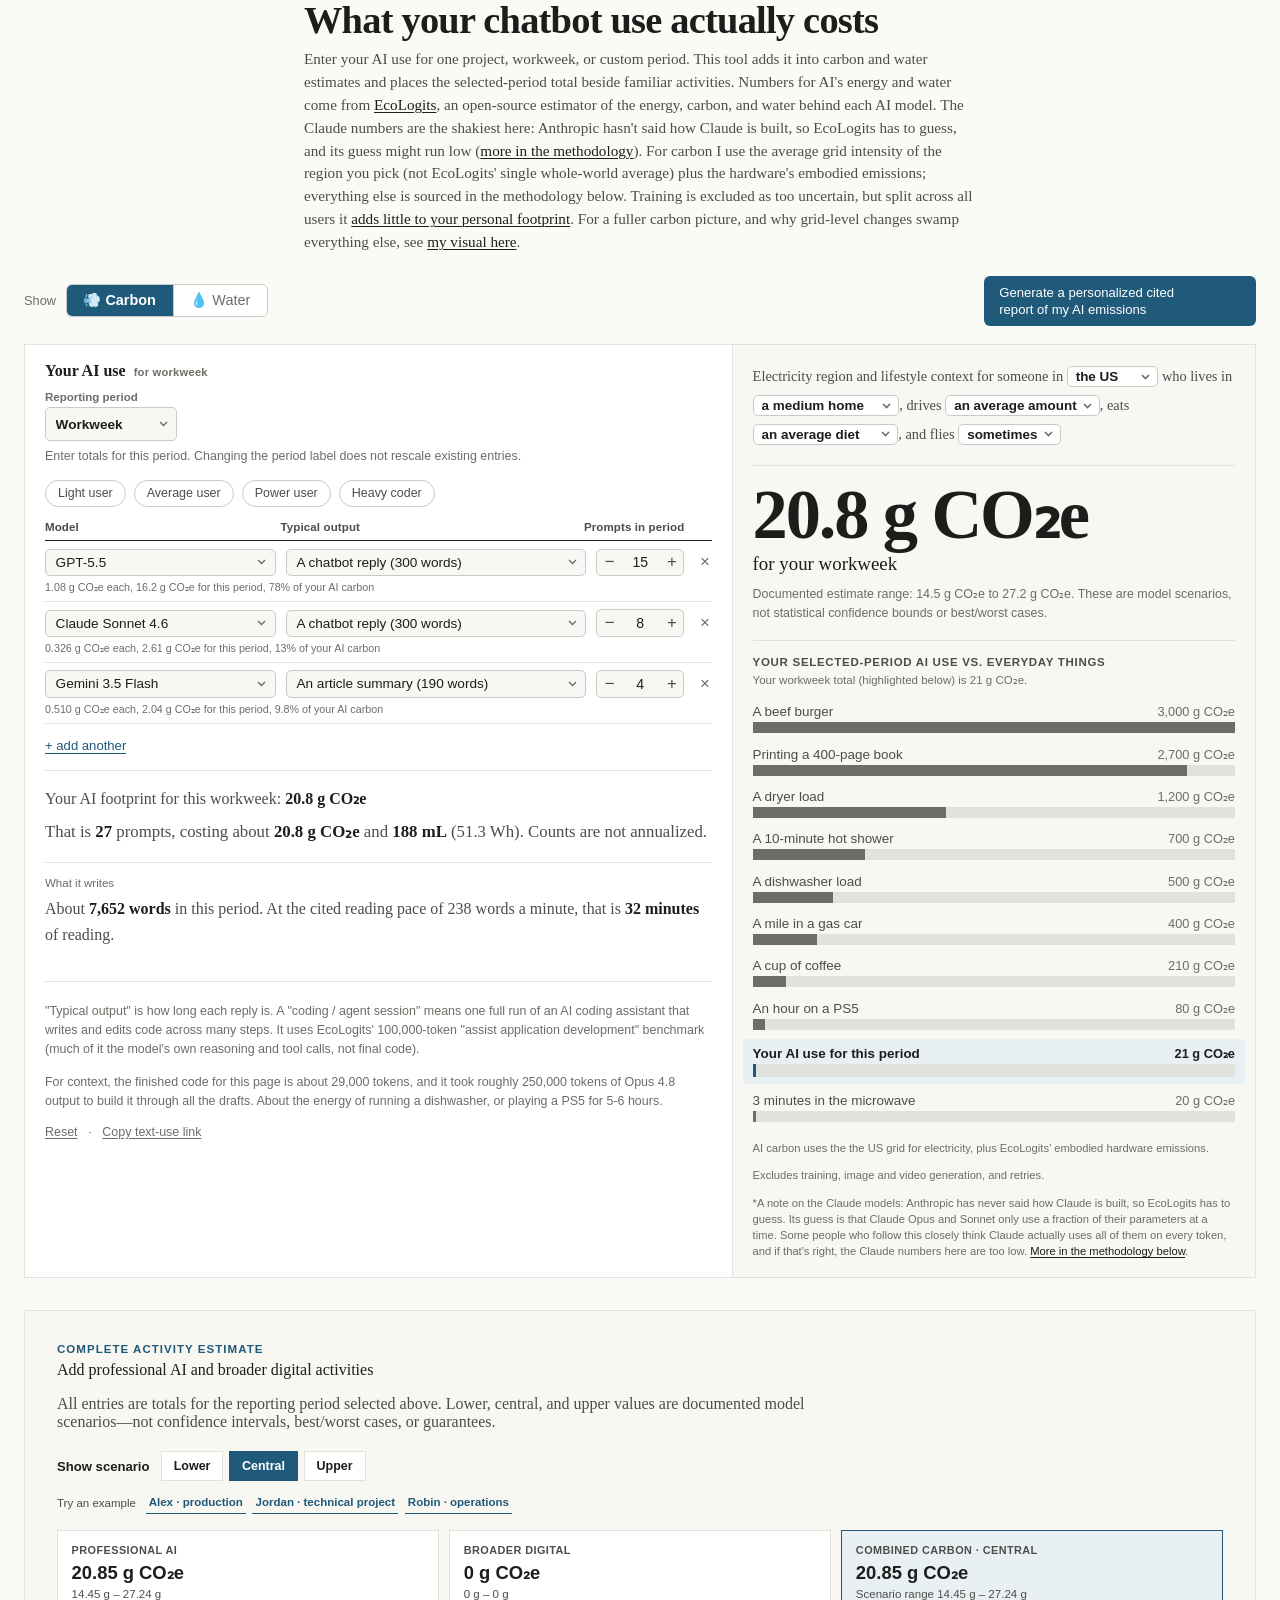
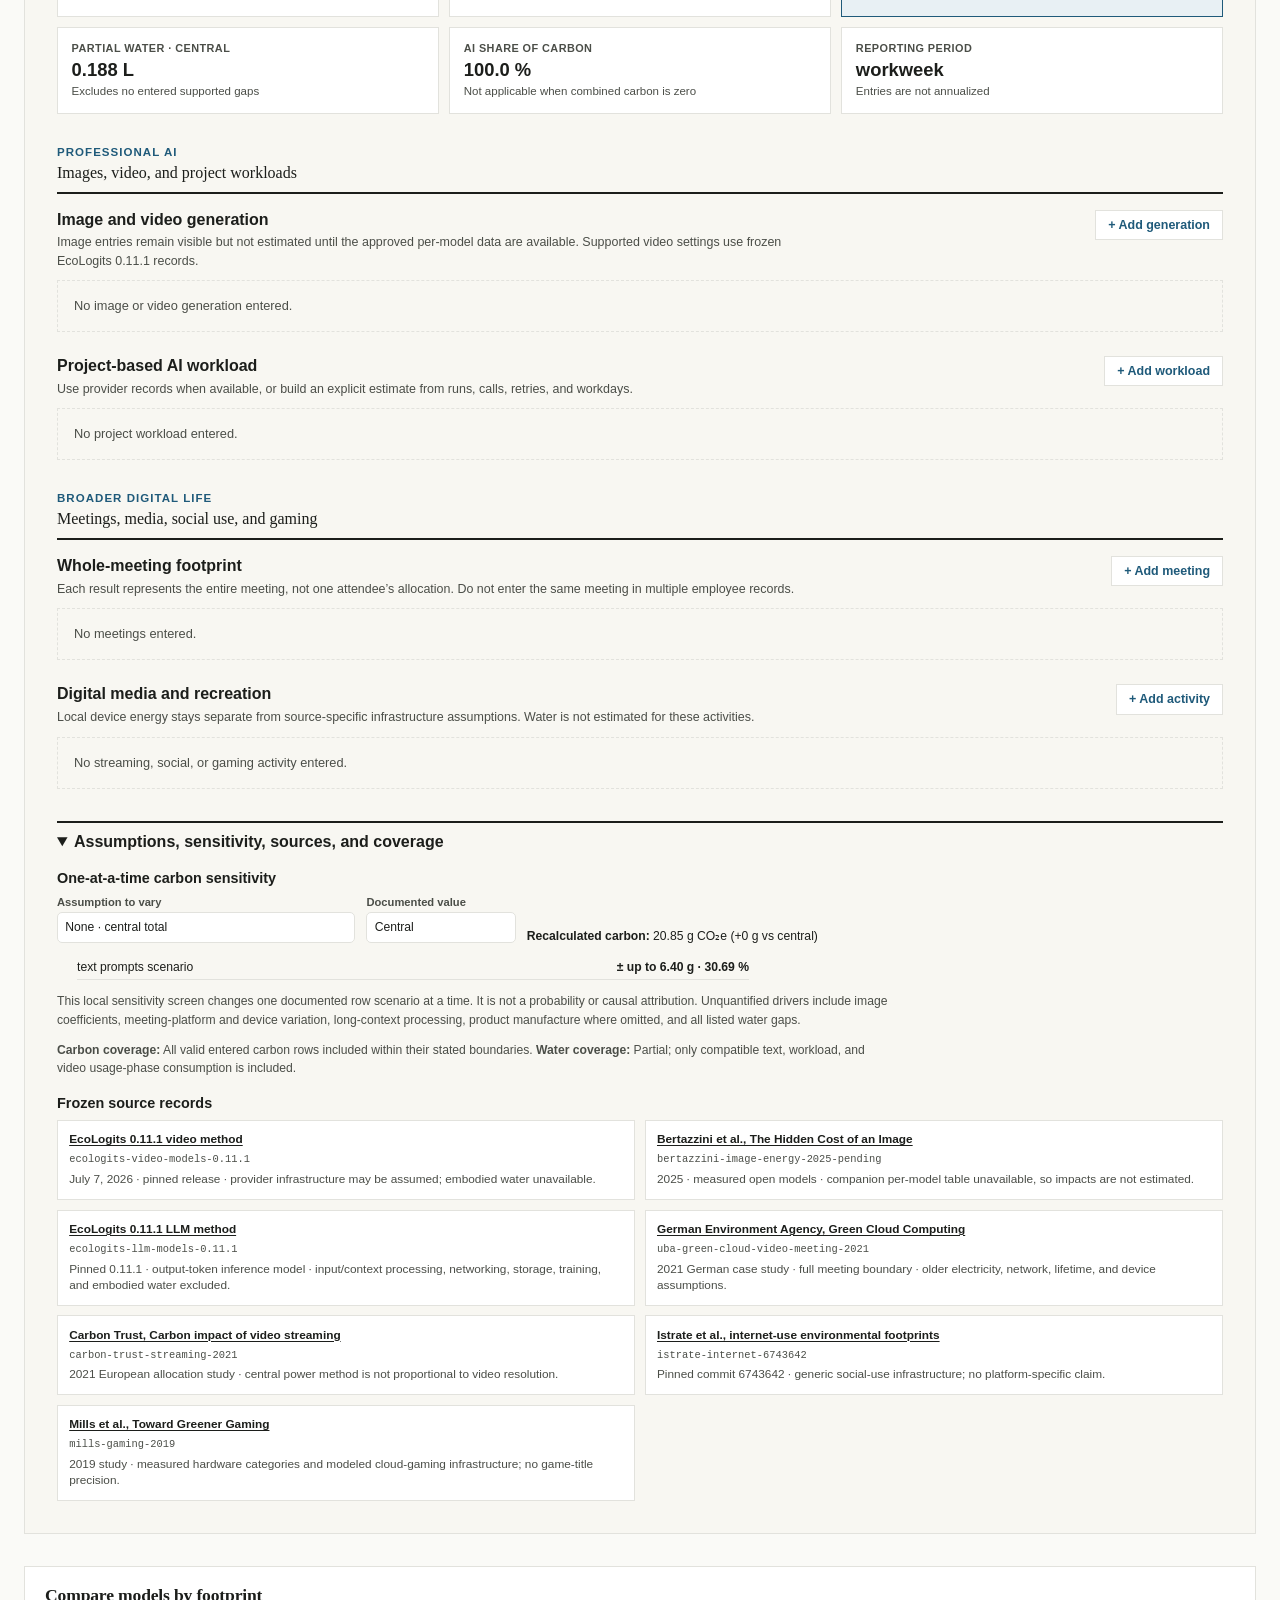
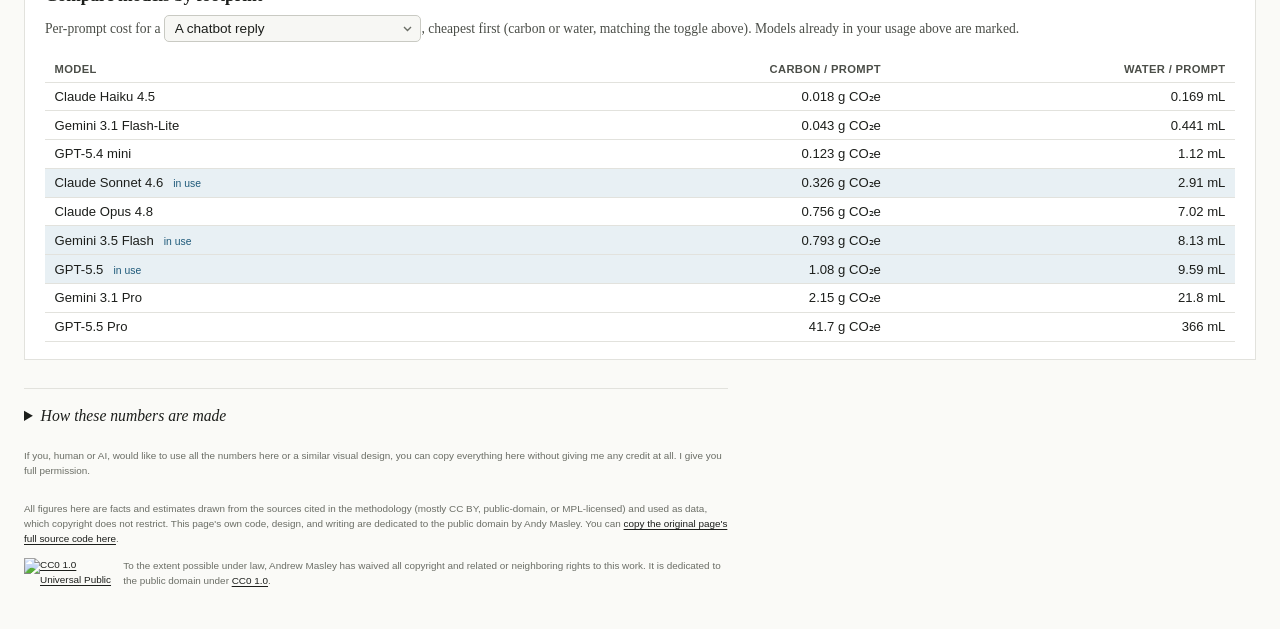
==== commit 4adc5cdb: "Build expanded impact calculator features" ====
--- a/ai-prompt-footprint/index.html
+++ b/ai-prompt-footprint/index.html
@@ -4,11 +4,9 @@
   Adapted from Andy Masley's CC0-licensed calculator
   (https://andymasley.com/visuals/ai-prompt-footprint/, source at
   https://andymasley.com/visuals/ai-prompt-footprint-source.txt) so it can run
-  outside his site's Astro build. Original behavior (rows, daily/annual
-  carbon & water, comparisons, cited report) is unchanged; this build adds:
-    1. a model comparison table (compare all models by footprint)
-    2. usage preset buttons (quick-fill common usage patterns)
-    3. color-coded impact badges (green/yellow/orange/red)
+  outside his site's Astro build. This expanded build preserves text-model
+  comparison and cited-report behavior while adding explicit reporting periods,
+  professional AI activities, broader digital activities, and model scenarios.
   Methodology, citations, and the CC0 notice below are kept as in the original.
 -->
 <!doctype html>
@@ -88,7 +86,7 @@
         <p class="aipf-tools">
           <button type="button" class="aipf-link" id="aipf-reset">Reset</button>
           <span class="aipf-tools-sep">·</span>
-          <button type="button" class="aipf-link" id="aipf-share">Copy link</button>
+          <button type="button" class="aipf-link" id="aipf-share" title="The link preserves text-prompt entries and reporting context only.">Copy text-use link</button>
         </p>
       </div>
 
@@ -114,6 +112,62 @@
         <p class="aipf-fine">*A note on the Claude models: Anthropic has never said how Claude is built, so EcoLogits has to guess. Its guess is that Claude Opus and Sonnet only use a fraction of their parameters at a time. Some people who follow this closely think Claude actually uses all of them on every token, and if that's right, the Claude numbers here are too low. <a href="#methodology" onclick="document.getElementById('methodology').open=true">More in the methodology below</a>.</p>
       </div>
     </div>
+
+    <section class="impact-workspace" id="impact-workspace" aria-labelledby="impact-workspace-title">
+      <div class="impact-intro">
+        <p class="impact-kicker">Complete activity estimate</p>
+        <h2 id="impact-workspace-title">Add professional AI and broader digital activities</h2>
+        <p>All entries are totals for the reporting period selected above. Lower, central, and upper values are documented model scenarios—not confidence intervals, best/worst cases, or guarantees.</p>
+      </div>
+
+      <div class="impact-scenario" role="group" aria-label="Displayed model scenario">
+        <span>Show scenario</span>
+        <button type="button" data-scenario="lower">Lower</button>
+        <button type="button" class="is-active" data-scenario="central">Central</button>
+        <button type="button" data-scenario="upper">Upper</button>
+      </div>
+      <div class="impact-examples" role="group" aria-label="Load a reference workflow">
+        <span>Try an example</span>
+        <button type="button" data-example="alex">Alex · production</button>
+        <button type="button" data-example="jordan">Jordan · technical project</button>
+        <button type="button" data-example="robin">Robin · operations</button>
+      </div>
+
+      <div class="impact-summary" id="impact-summary" aria-live="polite"></div>
+
+      <section class="impact-group" aria-labelledby="professional-ai-title">
+        <div class="impact-group-head">
+          <div><p class="impact-kicker">Professional AI</p><h3 id="professional-ai-title">Images, video, and project workloads</h3></div>
+        </div>
+        <div class="impact-feature">
+          <div class="impact-feature-head"><div><h4>Image and video generation</h4><p>Image entries remain visible but not estimated until the approved per-model data are available. Supported video settings use frozen EcoLogits 0.11.1 records.</p></div><button type="button" data-add="media">+ Add generation</button></div>
+          <div id="media-rows" class="impact-rows"></div>
+        </div>
+        <div class="impact-feature">
+          <div class="impact-feature-head"><div><h4>Project-based AI workload</h4><p>Use provider records when available, or build an explicit estimate from runs, calls, retries, and workdays.</p></div><button type="button" data-add="workload">+ Add workload</button></div>
+          <div id="workload-rows" class="impact-rows"></div>
+        </div>
+      </section>
+
+      <section class="impact-group" aria-labelledby="digital-title">
+        <div class="impact-group-head"><div><p class="impact-kicker">Broader digital life</p><h3 id="digital-title">Meetings, media, social use, and gaming</h3></div></div>
+        <div class="impact-feature">
+          <div class="impact-feature-head"><div><h4>Whole-meeting footprint</h4><p>Each result represents the entire meeting, not one attendee’s allocation. Do not enter the same meeting in multiple employee records.</p></div><button type="button" data-add="meeting">+ Add meeting</button></div>
+          <div id="meeting-rows" class="impact-rows"></div>
+        </div>
+        <div class="impact-feature">
+          <div class="impact-feature-head"><div><h4>Digital media and recreation</h4><p>Local device energy stays separate from source-specific infrastructure assumptions. Water is not estimated for these activities.</p></div><button type="button" data-add="digital">+ Add activity</button></div>
+          <div id="digital-rows" class="impact-rows"></div>
+        </div>
+      </section>
+
+      <details class="impact-assumptions" open>
+        <summary>Assumptions, sensitivity, sources, and coverage</summary>
+        <div id="impact-sensitivity"></div>
+        <div id="impact-sources"></div>
+      </details>
+      <p id="impact-status" class="sr-only" aria-live="polite"></p>
+    </section>
 
     <div class="aipf-below" aria-label="Compare models by footprint">
       <h2 class="aipf-h2">Compare models by footprint</h2>
@@ -319,7 +373,9 @@
     </p>
   </article>
   <script src="js/source-data.js"></script>
+  <script src="js/feature-data.js"></script>
   <script src="js/calculations.js"></script>
   <script src="js/app.js"></script>
+  <script src="js/feature-app.js"></script>
 </body>
 </html>
--- a/ai-prompt-footprint/styles.css
+++ b/ai-prompt-footprint/styles.css
@@ -216,15 +216,6 @@
   }
   .aipf-preset-btn:hover { border-color: var(--accent); color: var(--accent); }
 
-  /* ---- Feature: impact badges ---- */
-  .aipf-badge {
-    display: inline-block; font-family: var(--font-body); font-size: 0.72rem; font-weight: 700;
-    padding: 0.12rem 0.55rem; border-radius: 999px; vertical-align: middle; white-space: nowrap;
-  }
-  .aipf-badge--low { background: #e3f3e3; color: #1e6b2e; }
-  .aipf-badge--moderate { background: #fdf1d0; color: #8a6100; }
-  .aipf-badge--high { background: #fce3d0; color: #9a4a12; }
-  .aipf-badge--veryhigh { background: #fbdada; color: #a3241f; }
   .aipf-impact-line { display: block; font-size: 1rem; margin-bottom: 0.5rem; }
 
   /* ---- Feature: model comparison table ---- */
@@ -278,3 +269,75 @@
     .aipf-cc0 { align-items: flex-start; }
   }
   @media (prefers-reduced-motion: reduce) { .aipf-prop-fill, .aipf select, .aipf-step, .aipf-metric, .aipf-link { transition: none; } }
+
+  /* ---- Expanded activity workspace ---- */
+  .impact-workspace { margin: 2rem 0; border: 1px solid var(--border); background: #f8f7f2; padding: clamp(1rem, 3vw, 2rem); }
+  .impact-intro { max-width: 52rem; }
+  .impact-intro h2, .impact-group h3, .impact-feature h4, .impact-row h5 { margin: 0; color: var(--text); }
+  .impact-intro h2 { font: 700 clamp(1.5rem, 3vw, 2.25rem)/1.1 var(--font-display); }
+  .impact-intro > p:last-child { color: var(--text-secondary); max-width: 48rem; }
+  .impact-kicker { margin: 0 0 .25rem; color: var(--accent); font: 700 .72rem/1.2 var(--font-body); text-transform: uppercase; letter-spacing: .09em; }
+  .impact-scenario { display: flex; flex-wrap: wrap; align-items: center; gap: .35rem; margin: 1.25rem 0; font-family: var(--font-body); }
+  .impact-scenario span { margin-right: .35rem; font-size: .82rem; font-weight: 700; }
+  .impact-scenario button, .impact-feature-head button { border: 1px solid var(--border); background: white; color: var(--text); padding: .5rem .75rem; cursor: pointer; font: 700 .78rem/1 var(--font-body); }
+  .impact-scenario button.is-active { background: var(--accent); border-color: var(--accent); color: white; }
+  .impact-examples { display: flex; flex-wrap: wrap; align-items: center; gap: .4rem; margin: -.55rem 0 1rem; font-family: var(--font-body); }
+  .impact-examples span { margin-right: .2rem; color: var(--text-secondary); font-size: .72rem; }
+  .impact-examples button { border: 0; border-bottom: 1px solid currentColor; background: transparent; padding: .2rem; color: var(--accent); cursor: pointer; font: 700 .72rem/1.2 var(--font-body); }
+  .impact-summary { display: grid; grid-template-columns: repeat(3, minmax(0, 1fr)); gap: .65rem; margin: 1rem 0 2rem; }
+  .impact-summary > div { background: white; border: 1px solid var(--border); padding: .85rem; min-width: 0; }
+  .impact-summary .impact-summary-primary { background: var(--accent-subtle); border-color: var(--accent); }
+  .impact-summary span, .impact-result span { display: block; color: var(--text-secondary); font: 700 .68rem/1.2 var(--font-body); text-transform: uppercase; letter-spacing: .04em; }
+  .impact-summary strong, .impact-result strong { display: block; margin: .25rem 0; font: 700 1.15rem/1.15 var(--font-body); font-variant-numeric: tabular-nums; }
+  .impact-summary small, .impact-result small { display: block; color: var(--text-secondary); font: .72rem/1.35 var(--font-body); }
+  .impact-group { margin: 2rem 0; }
+  .impact-group-head { border-bottom: 2px solid var(--text); padding-bottom: .6rem; margin-bottom: 1rem; }
+  .impact-group h3 { font: 700 1.35rem/1.2 var(--font-display); }
+  .impact-feature { margin: 1rem 0; }
+  .impact-feature + .impact-feature { margin-top: 1.5rem; }
+  .impact-feature-head { display: flex; justify-content: space-between; align-items: start; gap: 1rem; margin-bottom: .65rem; }
+  .impact-feature-head h4 { font: 700 1rem/1.3 var(--font-body); }
+  .impact-feature-head p { max-width: 48rem; margin: .2rem 0 0; color: var(--text-secondary); font: .78rem/1.45 var(--font-body); }
+  .impact-feature-head button { white-space: nowrap; color: var(--accent); }
+  .impact-rows { display: grid; gap: .75rem; }
+  .impact-empty { margin: 0; border: 1px dashed var(--border); padding: 1rem; color: var(--text-secondary); font: .8rem/1.4 var(--font-body); }
+  .impact-row { background: white; border: 1px solid var(--border); padding: 1rem; }
+  .impact-row-title { display: flex; justify-content: space-between; align-items: center; gap: .75rem; margin-bottom: .8rem; }
+  .impact-row h5 { font: 700 .92rem/1.2 var(--font-body); }
+  .impact-row-title button { border: 0; background: transparent; color: #7b2e2e; text-decoration: underline; cursor: pointer; font: .75rem/1 var(--font-body); }
+  .impact-fields { display: grid; grid-template-columns: repeat(4, minmax(8rem, 1fr)); gap: .7rem; }
+  .impact-fields label { display: flex; flex-direction: column; gap: .25rem; color: var(--text-secondary); font: 700 .69rem/1.25 var(--font-body); }
+  .impact-fields input, .impact-fields select { width: 100%; min-width: 0; border: 1px solid var(--border); background: white; padding: .5rem; color: var(--text); font: .8rem/1.2 var(--font-body); box-sizing: border-box; }
+  .impact-fields .impact-check { flex-direction: row; align-items: center; align-self: end; min-height: 2.2rem; }
+  .impact-fields .impact-check input { width: auto; }
+  .impact-result { display: grid; grid-template-columns: repeat(2, minmax(0, 1fr)); gap: .7rem 1rem; margin-top: .85rem; border-top: 1px solid var(--border); padding-top: .85rem; font-family: var(--font-body); }
+  .impact-result > p { grid-column: 1 / -1; margin: 0; color: var(--text-secondary); font-size: .76rem; }
+  .impact-result .impact-warning { color: #7b4b00; border-left: 3px solid #b77b17; padding-left: .6rem; }
+  .impact-result .impact-meta { color: var(--accent); }
+  .impact-error { margin-top: .75rem; border-left: 3px solid #a3241f; background: #fff1f0; padding: .7rem; color: #7a1f1b; font: .78rem/1.4 var(--font-body); }
+  .impact-assumptions { border-top: 2px solid var(--text); padding-top: .6rem; }
+  .impact-assumptions summary { cursor: pointer; font: 700 1rem/1.3 var(--font-body); }
+  .impact-assumptions h4 { margin: 1.1rem 0 .5rem; font: 700 .9rem/1.2 var(--font-body); }
+  .impact-ranking { margin: 0; padding-left: 1.25rem; max-width: 42rem; font-family: var(--font-body); }
+  .impact-ranking li { display: flex; justify-content: space-between; gap: 1rem; padding: .3rem 0; border-bottom: 1px solid var(--border); font-size: .76rem; }
+  .impact-note { color: var(--text-secondary); font: .76rem/1.5 var(--font-body); max-width: 52rem; }
+  .impact-sensitivity-controls { display: grid; grid-template-columns: minmax(12rem, 2fr) minmax(8rem, 1fr) 2fr; align-items: end; gap: .7rem; max-width: 48rem; margin-bottom: .8rem; font-family: var(--font-body); }
+  .impact-sensitivity-controls label { display: flex; flex-direction: column; gap: .25rem; color: var(--text-secondary); font-size: .7rem; font-weight: 700; }
+  .impact-sensitivity-controls select { border: 1px solid var(--border); background: white; padding: .45rem; font: .76rem/1.2 var(--font-body); }
+  .impact-sensitivity-controls p { margin: 0; font-size: .76rem; }
+  .impact-source-list { display: grid; grid-template-columns: repeat(2, minmax(0, 1fr)); gap: .6rem; }
+  .impact-source-list article { border: 1px solid var(--border); background: white; padding: .7rem; font: .74rem/1.35 var(--font-body); }
+  .impact-source-list a { display: block; font-weight: 700; }
+  .impact-source-list code { display: block; margin-top: .25rem; color: var(--text-secondary); font-size: .65rem; overflow-wrap: anywhere; }
+  .impact-source-list p { margin: .35rem 0 0; color: var(--text-secondary); }
+  .sr-only { position: absolute; width: 1px; height: 1px; padding: 0; margin: -1px; overflow: hidden; clip: rect(0,0,0,0); white-space: nowrap; border: 0; }
+  @media (max-width: 820px) {
+    .impact-summary { grid-template-columns: repeat(2, minmax(0, 1fr)); }
+    .impact-fields { grid-template-columns: repeat(2, minmax(0, 1fr)); }
+  }
+  @media (max-width: 560px) {
+    .impact-summary, .impact-fields, .impact-source-list, .impact-sensitivity-controls { grid-template-columns: 1fr; }
+    .impact-feature-head { display: block; }
+    .impact-feature-head button { margin-top: .65rem; width: 100%; }
+    .impact-result { grid-template-columns: 1fr; }
+  }
